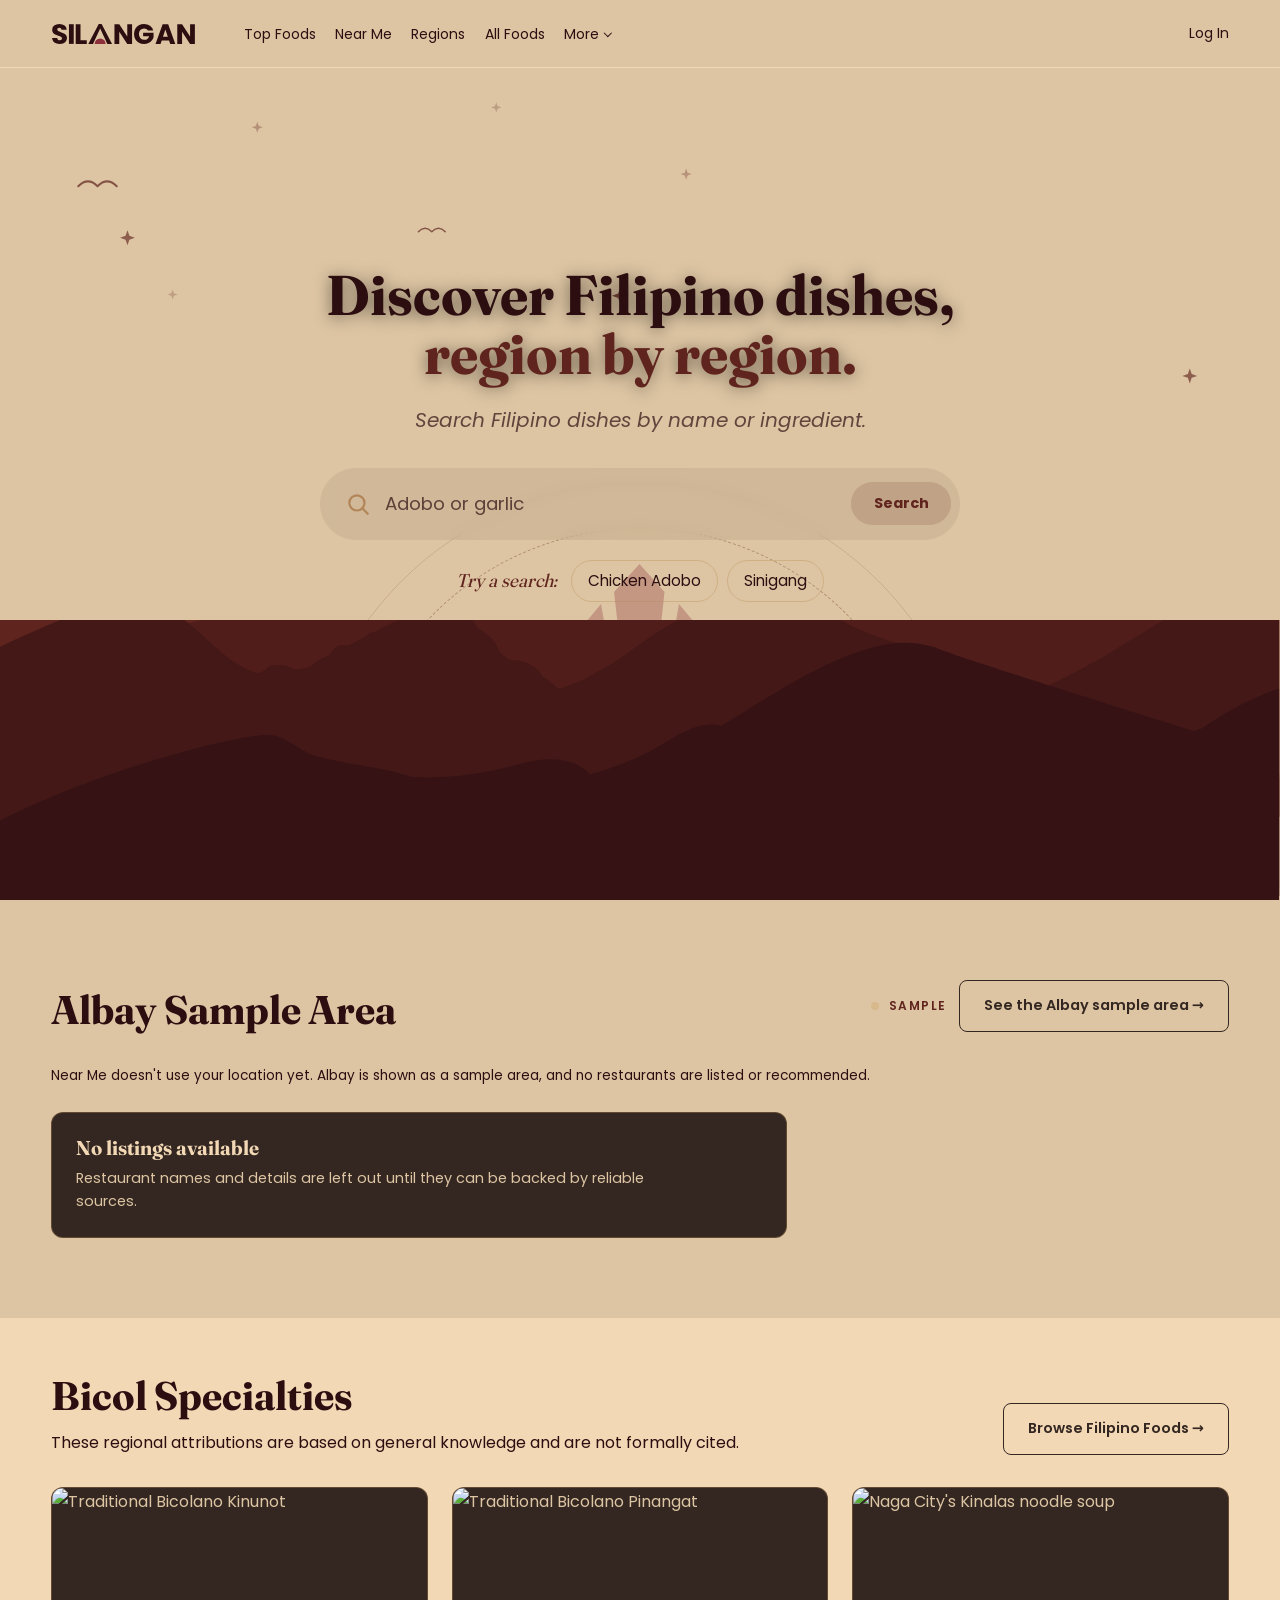
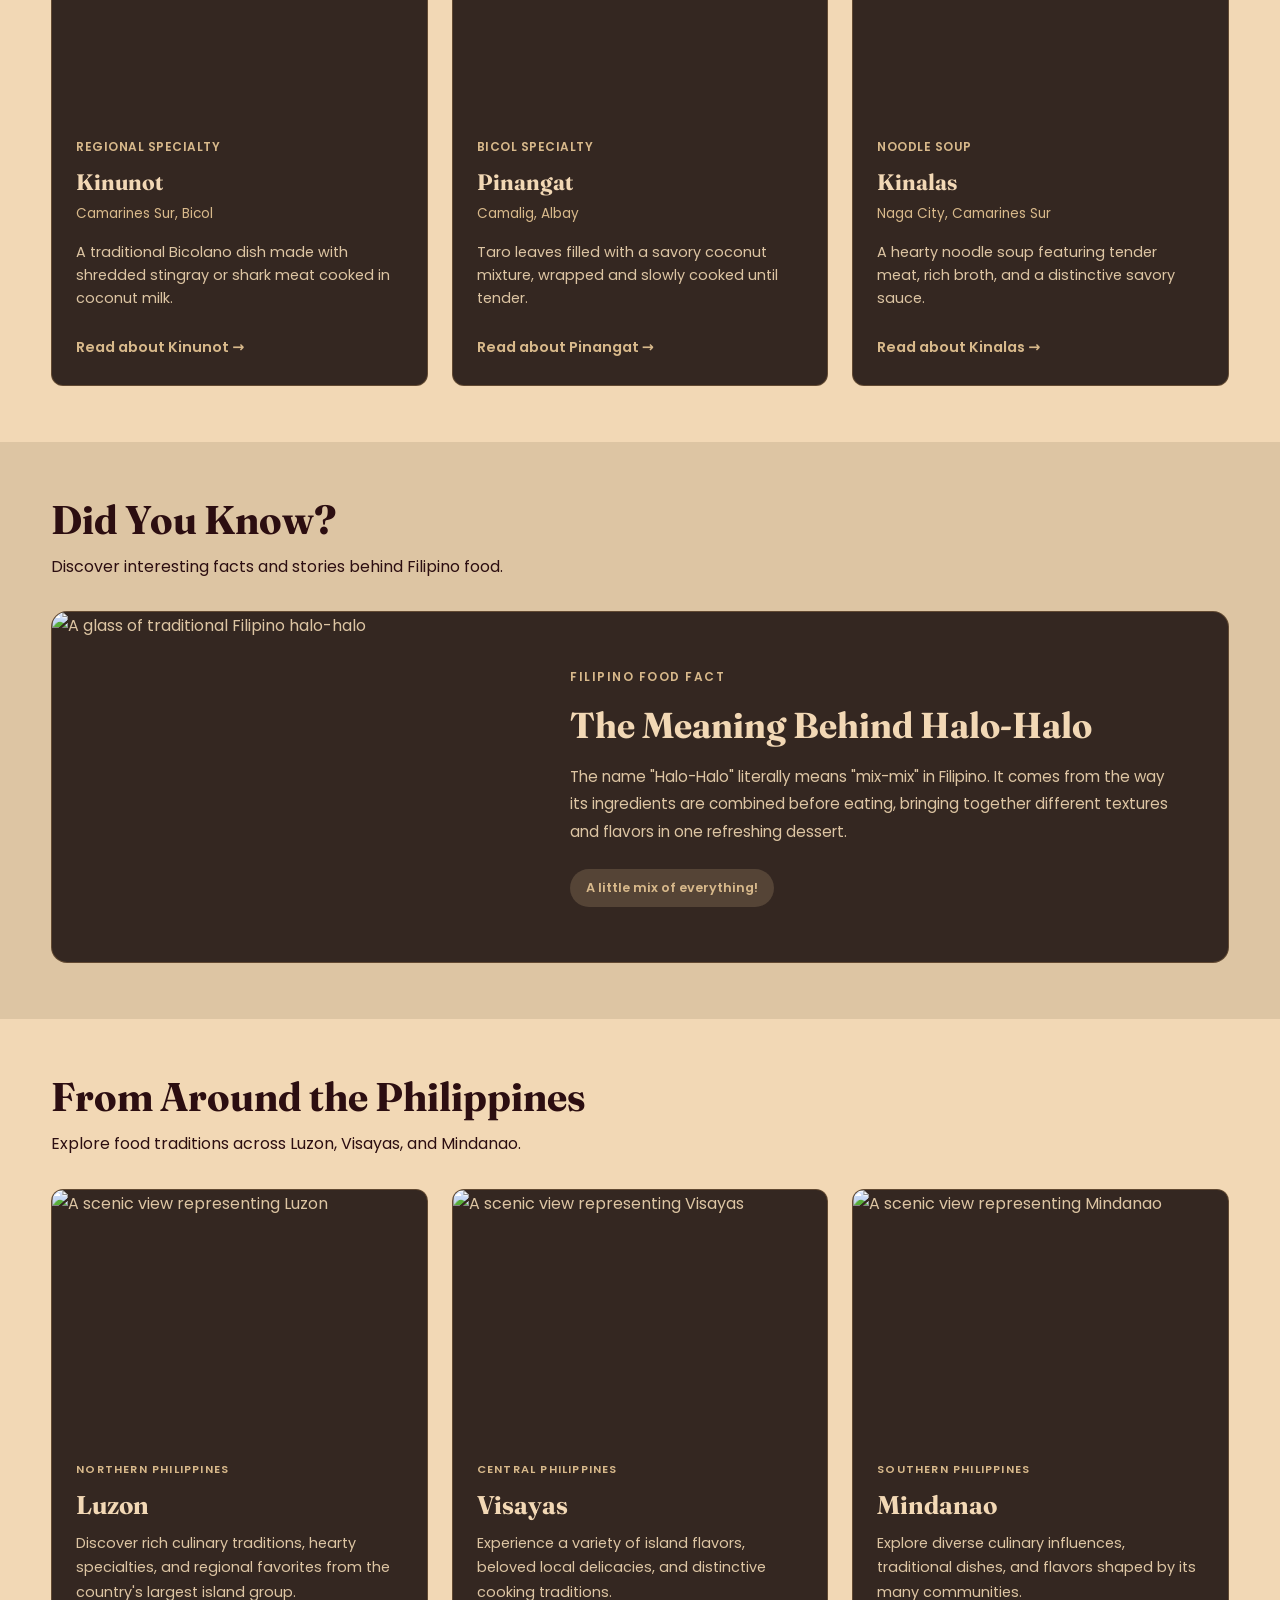
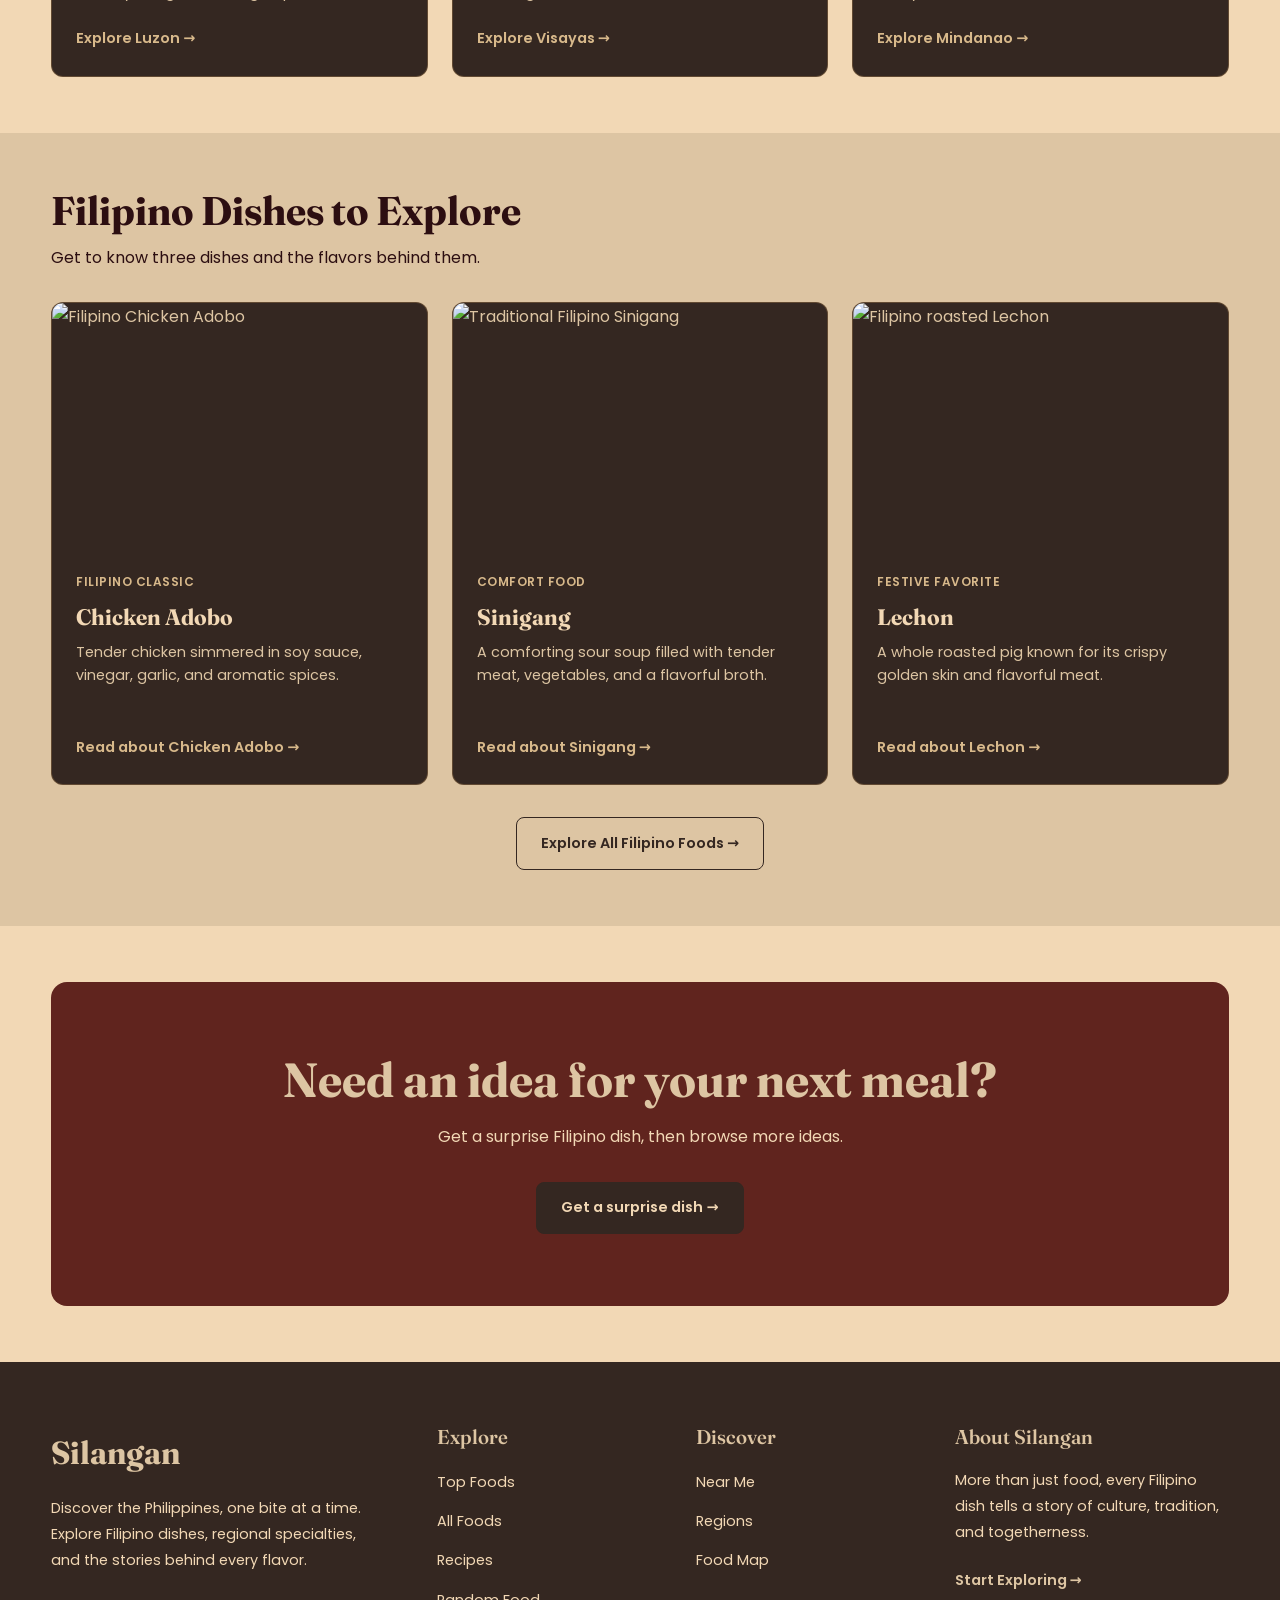
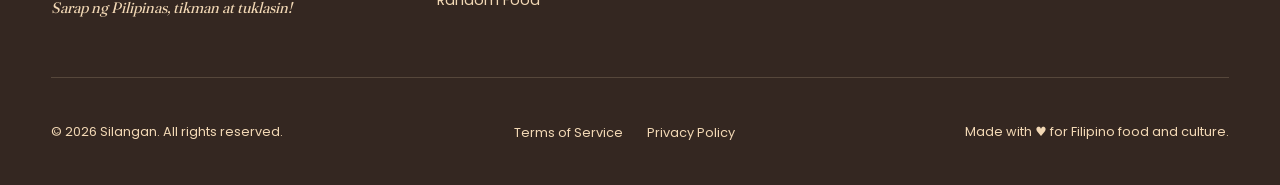
==== index.html @ f97808b3 "Recolor SVG artwork and update docs to the current palette Make logo.svg dark ink so it reads on the" ====
<!DOCTYPE html>
<html lang="en">
<head>
    <meta charset="UTF-8">
    <meta name="viewport" content="width=device-width, initial-scale=1.0">

    <title>Filipino Food &amp; Culture | Silangan</title>
    <meta name="description" content="Discover the Philippines one bite at a time. Explore Filipino dishes, regional specialties, recipes, and the stories behind every flavor.">

    <link rel="icon" href="assets/images/logo/favicon.svg" type="image/svg+xml">
    <link rel="preload" href="assets/fonts/Poppins-Regular.woff2" as="font" type="font/woff2" crossorigin>
    <link rel="preload" href="assets/fonts/Fraunces_72pt-Bold.woff2" as="font" type="font/woff2" crossorigin>
    <link rel="stylesheet" href="css/style.css">
    <script src="js/nav.js" defer></script>
</head>
<body>
    <div class="container">
        <a href="#main" class="skip-link">Skip to main content</a>

        <header class="site-header">
            <nav class="site-nav full-bleed" aria-label="Main navigation">
                <a href="index.html" class="site-nav-logo" aria-label="Silangan home">
                    <img
                        src="assets/images/logo/logo.svg"
                        width="171"
                        height="26"
                        alt="Silangan">
                </a>

                <button
                    class="site-nav-toggle"
                    type="button"
                    aria-label="Open menu"
                    aria-expanded="false"
                    aria-controls="site-nav-menu">
                    <svg class="icon-menu" viewBox="0 0 24 24" aria-hidden="true">
                        <path d="M4 7h16M4 12h16M4 17h16"></path>
                    </svg>
                    <svg class="icon-close" viewBox="0 0 24 24" aria-hidden="true">
                        <path d="M6 6l12 12M18 6L6 18"></path>
                    </svg>
                </button>

                <ul class="site-nav-links list-reset" id="site-nav-menu">
                    <li><a href="pages/top-foods.html">Top Foods</a></li>
                    <li><a href="pages/near-me.html">Near Me</a></li>
                    <li><a href="pages/regions.html">Regions</a></li>
                    <li><a href="pages/foods.html">All Foods</a></li>
                    <li>
                        <details class="site-nav-dropdown">
                            <summary>More</summary>
                            <ul class="site-nav-dropdown-menu list-reset">
                                <li><a href="pages/recipes.html">Recipes</a></li>
                                <li><a href="pages/map.html">Map</a></li>
                                <li><a href="pages/random-food.html">Random Food</a></li>
                            </ul>
                        </details>
                    </li>
                </ul>

                <div class="site-nav-actions">
                    <a href="pages/login.html" class="site-nav-cta">
                        Log In
                    </a>
                </div>
            </nav>
        </header>

        <main id="main" tabindex="-1">
            <section class="hero full-bleed">
                <img
                    class="hero-sky"
                    src="assets/images/backgrounds/sky.svg"
                    width="1200"
                    height="800"
                    alt=""
                    aria-hidden="true">

                <div class="hero-sun" aria-hidden="true">
                    <img
                        src="assets/images/backgrounds/sun.svg"
                        width="1024"
                        height="1024"
                        alt="">
                </div>

                <div class="hero-content">
                    <h1>
                        Discover Filipino dishes, <em>region by region.</em>
                    </h1>

                    <p class="hero-tagline">
                        Search Filipino dishes by name or ingredient.
                    </p>

                    <form class="hero-search" action="#" method="get">
                        <img
                            src="assets/images/icons/search.svg"
                            width="24"
                            height="24"
                            alt=""
                            aria-hidden="true">
                        <input
                            type="search"
                            name="q"
                            maxlength="100"
                            placeholder="Adobo or garlic"
                            aria-label="Search Filipino dishes or ingredients"
                            disabled>
                        <button type="submit" disabled>Search</button>
                    </form>

                    <div class="search-suggestions">
                        <span class="search-suggestions-label">Try a search:</span>
                        <a href="pages/food-details.html">Chicken Adobo</a>
                        <a href="pages/food-details.html">Sinigang</a>
                    </div>
                </div>

                <img
                    class="hero-mountains hero-mountains-back"
                    src="assets/images/backgrounds/mountains-back.svg"
                    width="6000"
                    height="3400"
                    alt=""
                    aria-hidden="true">
                <img
                    class="hero-mountains"
                    src="assets/images/backgrounds/mountains-front.svg"
                    width="6000"
                    height="3400"
                    alt=""
                    aria-hidden="true">
            </section>

            <section class="near-me-section full-bleed">
                <div class="near-me-header">
                    <div>
                        <h2>Albay Sample Area</h2>
                    </div>

                    <div class="near-me-actions">
                        <div class="restaurant-status">
                            <span class="restaurant-status-dot"></span>
                            <span>SAMPLE</span>
                        </div>

                        <a href="pages/near-me.html" class="button button-outline">
                            See the Albay sample area →
                        </a>
                    </div>
                </div>

                <p class="restaurant-disclaimer">
                    Near Me doesn't use your location yet. Albay is shown as a sample area,
                    and no restaurants are listed or recommended.
                </p>

                <div class="restaurant-preview-notice">
                    <h3>No listings available</h3>
                    <p>
                        Restaurant names and details are left out until they can be backed by reliable sources.
                    </p>
                </div>
            </section>

            <section class="fresh-finds-section full-bleed">
                <div class="fresh-finds-header">
                    <div>
                        <h2>Bicol Specialties</h2>
                        <p>
                            These regional attributions are based on general
                            knowledge and are not formally cited.
                        </p>
                    </div>

                    <a href="pages/foods.html" class="button button-outline">
                        Browse Filipino Foods →
                    </a>
                </div>

                <div class="fresh-finds-grid">
                    <article class="card fresh-find-card">
                        <img
                            loading="lazy"
                            src="assets/images/foods/kinunot.jpg"
                            width="1300"
                            height="731"
                            alt="Traditional Bicolano Kinunot">

                        <div class="fresh-find-info">
                            <span class="fresh-find-category">REGIONAL SPECIALTY</span>

                            <h3>Kinunot</h3>

                            <p class="fresh-find-location">
                                Camarines Sur, Bicol
                            </p>

                            <p class="fresh-find-description">
                                A traditional Bicolano dish made with shredded
                                stingray or shark meat cooked in coconut milk.
                            </p>

                            <a href="pages/food-details.html">
                                Read about Kinunot →
                            </a>
                        </div>
                    </article>

                    <article class="card fresh-find-card">
                        <img
                            loading="lazy"
                            src="assets/images/foods/pinangat.jpg"
                            width="1300"
                            height="975"
                            alt="Traditional Bicolano Pinangat">

                        <div class="fresh-find-info">
                            <span class="fresh-find-category">BICOL SPECIALTY</span>

                            <h3>Pinangat</h3>

                            <p class="fresh-find-location">
                                Camalig, Albay
                            </p>

                            <p class="fresh-find-description">
                                Taro leaves filled with a savory coconut mixture,
                                wrapped and slowly cooked until tender.
                            </p>

                            <a href="pages/food-details.html">
                                Read about Pinangat →
                            </a>
                        </div>
                    </article>

                    <article class="card fresh-find-card">
                        <img
                            loading="lazy"
                            src="assets/images/foods/kinalas.jpg"
                            width="1300"
                            height="566"
                            alt="Naga City's Kinalas noodle soup">

                        <div class="fresh-find-info">
                            <span class="fresh-find-category">NOODLE SOUP</span>

                            <h3>Kinalas</h3>

                            <p class="fresh-find-location">
                                Naga City, Camarines Sur
                            </p>

                            <p class="fresh-find-description">
                                A hearty noodle soup featuring tender meat,
                                rich broth, and a distinctive savory sauce.
                            </p>

                            <a href="pages/food-details.html">
                                Read about Kinalas →
                            </a>
                        </div>
                    </article>
                </div>
            </section>

            <section class="trivia-section full-bleed">
                <div class="trivia-header">
                    <h2>Did You Know?</h2>
                    <p>Discover interesting facts and stories behind Filipino food.</p>
                </div>

                <article class="trivia-card">
                    <div class="trivia-image">
                        <img
                            loading="lazy"
                            src="assets/images/foods/halo-halo.jpg"
                            width="1300"
                            height="640"
                            alt="A glass of traditional Filipino halo-halo">
                    </div>

                    <div class="trivia-info">
                        <span class="trivia-category">FILIPINO FOOD FACT</span>

                        <h3>The Meaning Behind Halo-Halo</h3>

                        <p>
                            The name "Halo-Halo" literally means "mix-mix" in Filipino.
                            It comes from the way its ingredients are combined before
                            eating, bringing together different textures and flavors
                            in one refreshing dessert.
                        </p>

                        <span class="trivia-highlight">
                            A little mix of everything!
                        </span>
                    </div>
                </article>
            </section>

            <section class="regional-discoveries-section full-bleed">
                <div class="regional-header">
                    <h2>From Around the Philippines</h2>
                    <p>Explore food traditions across Luzon, Visayas, and Mindanao.</p>
                </div>

                <div class="regional-grid">
                    <article class="card regional-card">
                        <img
                            loading="lazy"
                            src="assets/images/regions/luzon.jpg"
                            width="1979"
                            height="1200"
                            alt="A scenic view representing Luzon">

                        <div class="regional-info">
                            <span class="regional-label">NORTHERN PHILIPPINES</span>
                            <h3>Luzon</h3>
                            <p>
                                Discover rich culinary traditions, hearty
                                specialties, and regional favorites from
                                the country's largest island group.
                            </p>
                            <a href="pages/regions.html">
                                Explore Luzon →
                            </a>
                        </div>
                    </article>

                    <article class="card regional-card">
                        <img
                            loading="lazy"
                            src="assets/images/regions/visayas.jpg"
                            width="2497"
                            height="1201"
                            alt="A scenic view representing Visayas">

                        <div class="regional-info">
                            <span class="regional-label">CENTRAL PHILIPPINES</span>
                            <h3>Visayas</h3>
                            <p>
                                Experience a variety of island flavors,
                                beloved local delicacies, and distinctive
                                cooking traditions.
                            </p>
                            <a href="pages/regions.html">
                                Explore Visayas →
                            </a>
                        </div>
                    </article>

                    <article class="card regional-card">
                        <img
                            loading="lazy"
                            src="assets/images/regions/mindanao.jpg"
                            width="2000"
                            height="1125"
                            alt="A scenic view representing Mindanao">

                        <div class="regional-info">
                            <span class="regional-label">SOUTHERN PHILIPPINES</span>
                            <h3>Mindanao</h3>
                            <p>
                                Explore diverse culinary influences,
                                traditional dishes, and flavors shaped
                                by its many communities.
                            </p>
                            <a href="pages/regions.html">
                                Explore Mindanao →
                            </a>
                        </div>
                    </article>
                </div>
            </section>

            <section class="popular-foods-section full-bleed">
                <div class="popular-foods-header">
                    <h2>Filipino Dishes to Explore</h2>
                    <p>
                        Get to know three dishes and the flavors behind them.
                    </p>
                </div>

                <div class="popular-foods-grid">
                    <article class="card popular-food-card">
                        <img
                            loading="lazy"
                            src="assets/images/foods/chicken-adobo.jpg"
                            width="450"
                            height="578"
                            alt="Filipino Chicken Adobo">

                        <div class="popular-food-info">
                            <span class="popular-food-category">FILIPINO CLASSIC</span>
                            <h3>Chicken Adobo</h3>
                            <p>
                                Tender chicken simmered in soy sauce,
                                vinegar, garlic, and aromatic spices.
                            </p>
                            <a href="pages/food-details.html">
                                Read about Chicken Adobo →
                            </a>
                        </div>
                    </article>

                    <article class="card popular-food-card">
                        <img
                            loading="lazy"
                            src="assets/images/foods/sinigang.jpg"
                            width="1300"
                            height="566"
                            alt="Traditional Filipino Sinigang">

                        <div class="popular-food-info">
                            <span class="popular-food-category">COMFORT FOOD</span>
                            <h3>Sinigang</h3>
                            <p>
                                A comforting sour soup filled with
                                tender meat, vegetables, and a flavorful broth.
                            </p>
                            <a href="pages/food-details.html">
                                Read about Sinigang →
                            </a>
                        </div>
                    </article>

                    <article class="card popular-food-card">
                        <img
                            loading="lazy"
                            src="assets/images/foods/lechon.jpg"
                            width="1300"
                            height="566"
                            alt="Filipino roasted Lechon">

                        <div class="popular-food-info">
                            <span class="popular-food-category">FESTIVE FAVORITE</span>
                            <h3>Lechon</h3>
                            <p>
                                A whole roasted pig known for its
                                crispy golden skin and flavorful meat.
                            </p>
                            <a href="pages/food-details.html">
                                Read about Lechon →
                            </a>
                        </div>
                    </article>
                </div>

                <div class="popular-foods-footer">
                    <a href="pages/foods.html" class="button button-outline">
                        Explore All Filipino Foods →
                    </a>
                </div>
            </section>

            <section class="random-food-section full-bleed">
                <div class="random-food-container">

                    <h2>Need an idea for your next meal?</h2>

                    <p>
                        Get a surprise Filipino dish, then browse more ideas.
                    </p>

                    <a href="pages/random-food.html" class="button">
                        Get a surprise dish →
                    </a>

                </div>
            </section>
        </main>

        <footer class="footer full-bleed">
            <div class="footer-main">
                <div class="footer-brand">
                    <a href="index.html" class="footer-logo">
                        Silangan
                    </a>

                    <p>
                        Discover the Philippines, one bite at a time.
                        Explore Filipino dishes, regional specialties,
                        and the stories behind every flavor.
                    </p>

                    <span class="footer-brand-tagline">
                        Sarap ng Pilipinas, tikman at tuklasin!
                    </span>
                </div>

                <div class="footer-links">
                    <h3>Explore</h3>

                    <ul class="list-reset">
                        <li><a href="pages/top-foods.html">Top Foods</a></li>
                        <li><a href="pages/foods.html">All Foods</a></li>
                        <li><a href="pages/recipes.html">Recipes</a></li>
                        <li><a href="pages/random-food.html">Random Food</a></li>
                    </ul>
                </div>

                <div class="footer-links">
                    <h3>Discover</h3>

                    <ul class="list-reset">
                        <li><a href="pages/near-me.html">Near Me</a></li>
                        <li><a href="pages/regions.html">Regions</a></li>
                        <li><a href="pages/map.html">Food Map</a></li>
                    </ul>
                </div>

                <div class="footer-about">
                    <h3>About Silangan</h3>

                    <p>
                        More than just food, every Filipino dish
                        tells a story of culture, tradition,
                        and togetherness.
                    </p>

                    <a href="pages/foods.html" class="footer-explore-link">
                        Start Exploring →
                    </a>
                </div>
            </div>

            <div class="footer-bottom">
                <p>
                    © 2026 Silangan. All rights reserved.
                </p>

                <ul class="footer-legal list-reset">
                    <li><a href="pages/terms.html">Terms of Service</a></li>
                    <li><a href="pages/privacy.html">Privacy Policy</a></li>
                </ul>

                <span>
                    Made with ♥ for Filipino food and culture.
                </span>
            </div>
        </footer>
    </div>
</body>
</html>
---- css/style.css ----
@font-face {
    font-family: 'Fraunces';
    src: url('../assets/fonts/Fraunces_72pt-Regular.woff2') format('woff2');
    font-weight: 400;
    font-style: normal;
    font-display: swap;
}

@font-face {
    font-family: 'Fraunces';
    src: url('../assets/fonts/Fraunces_72pt-SemiBold.woff2') format('woff2');
    font-weight: 600;
    font-style: normal;
    font-display: swap;
}

@font-face {
    font-family: 'Fraunces';
    src: url('../assets/fonts/Fraunces_72pt-Bold.woff2') format('woff2');
    font-weight: 700;
    font-style: normal;
    font-display: swap;
}

@font-face {
    font-family: 'Poppins';
    src: url('../assets/fonts/Poppins-Regular.woff2') format('woff2');
    font-weight: 400;
    font-style: normal;
    font-display: swap;
}

@font-face {
    font-family: 'Poppins';
    src: url('../assets/fonts/Poppins-Italic.woff2') format('woff2');
    font-weight: 400;
    font-style: italic;
    font-display: swap;
}

@font-face {
    font-family: 'Poppins';
    src: url('../assets/fonts/Poppins-SemiBold.woff2') format('woff2');
    font-weight: 600;
    font-style: normal;
    font-display: swap;
}

@font-face {
    font-family: 'Poppins';
    src: url('../assets/fonts/Poppins-Bold.woff2') format('woff2');
    font-weight: 700;
    font-style: normal;
    font-display: swap;
}


/*


    BREAKPOINTS

    Every page file uses the same set of max-width breakpoints:

    1024px, 900px, 768px, 640px, 480px, 360px

    This file adds three more, on purpose:

    1180px  tightens the nav spacing just before it collapses
    1080px  the nav becomes a hamburger menu (nav.js checks 1081px)
    800px   the home hero switches to its mobile layout


*/


/*


    VARIABLES


*/


:root {
    --font-heading: 'Fraunces', Georgia, serif;
    --font-body: 'Poppins', system-ui, -apple-system, "Segoe UI", Roboto, sans-serif;

    --color-background: #DDC5A3;
    --color-background-secondary: #F2D8B5;
    --color-surface: #342721;

    --color-text: #2C0E11;
    --color-text-muted: #2C0E11B3;
    --color-heading: #2C0E11;

    --color-primary: #60241E;
    --color-secondary: #D8B98B;
    --color-accent: #8E2F3C;

    --color-white: #FFFFFF;
    --color-black: #000000;

    --color-border: rgba(182, 139, 80, 0.35);

    --focus-ring: var(--color-primary);

    /*

        QUICK COLOR CONTROLS

    */

    /*

        BUTTONS: Used by .button, .button-outline and the page buttons (log in, all foods, map, near me, recipes).

    */

    --button-bg: var(--color-surface);
    --button-text: var(--color-background-secondary);
    --button-border: var(--color-surface);

    --button-bg-hover: var(--color-primary);
    --button-text-hover: var(--color-background-secondary);
    --button-border-hover: var(--color-primary);

    --button-outline-text: var(--color-surface);
    --button-outline-border: var(--color-surface);

    /*

        CARDS: Used by .card and the page cards (fresh finds, trivia, recipes, regions, top foods, all foods).

    */

    --card-bg: var(--color-surface);
    --card-bg-alt: var(--color-surface);
    --card-border: var(--color-border);

    --card-title: var(--color-background-secondary);
    --card-text: var(--color-background);
    --card-label: var(--color-secondary);
    --card-link: var(--color-secondary);

    /*

        FULL-WIDTH BANDS: Only the background. Used by every full-width section, the page hero and the page itself.

    */

    --band-bg: var(--color-background);
    --band-bg-alt: var(--color-background-secondary);

    --shadow-card: 0 8px 24px rgba(14, 4, 5, 0.5);

    --radius-sm: 8px;
    --radius-md: 12px;
    --radius-lg: 16px;
    --radius-pill: 999px;

    --container-width: 1400px;
    --site-nav-height: 68px;
}


/*


    GLOBAL


*/


*,
*::before,
*::after {
    box-sizing: border-box;
}

html {
    scroll-behavior: smooth;
    scroll-padding-top: var(--site-nav-height);

    -webkit-text-size-adjust: 100%;
}

body {
    overflow-x: clip;

    min-height: 100vh;
    margin: 0;

    color: var(--color-text);
    background-color: var(--band-bg);

    font-family: var(--font-body);
    font-size: 1rem;
    line-height: 1.7;
    -webkit-font-smoothing: antialiased;
}

img,
svg {
    display: block;

    max-width: 100%;
    height: auto;
}

a {
    color: inherit;

    text-decoration: none;
}

input,
button {
    font-family: inherit;
}

h1,
h2,
h3,
h4 {
    margin: 0 0 0.5rem;

    color: var(--color-heading);

    font-family: var(--font-heading);
    font-weight: 700;
    line-height: 1.1;
}

h2 {
    font-size: clamp(1.75rem, 4vw, 2.5rem);
}

h3 {
    font-size: 1.25rem;
}

:focus-visible {
    outline: 3px solid var(--focus-ring);
    outline-offset: 3px;
}

/*

    The skip link moves focus to <main> (tabindex="-1"). It isn't
    interactive, so it doesn't need the focus ring the links and
    buttons get.

*/

main:focus {
    outline: none;
}

.container {
    max-width: var(--container-width);
    margin: 0 auto;
}

/*

    Set the side gutter with --gutter-x and use padding-block for top/bottom.

*/

.full-bleed {
    --gutter-x: 4%;

    width: 100vw;
    margin-left: calc(50% - 50vw);
    padding-inline: calc((100vw - 100%) / 2 + var(--gutter-x));
}

.list-reset {
    list-style: none;

    padding: 0;
}

/*

    Hides text from the screen but keeps it for screen readers.
    Used for headings that give the page a correct outline.

*/

.visually-hidden {
    position: absolute;

    overflow: hidden;

    width: 1px;
    height: 1px;
    margin: -1px;
    padding: 0;
    border: 0;

    white-space: nowrap;
    clip-path: inset(50%);
}


/*


    SECTION EYEBROW


*/


.section-eyebrow {
    display: block;

    margin-bottom: 0.75rem;

    color: var(--color-accent);

    font-size: 0.8rem;
    font-weight: 600;
    letter-spacing: 2px;
}


/*


    SKIP LINK


*/


.skip-link {
    position: fixed;
    top: 0.75rem;
    left: 0.75rem;
    z-index: 9999;

    padding: 0.75rem 1.25rem;
    border-radius: var(--radius-sm);

    color: var(--color-primary);
    background-color: var(--color-background);

    font-size: 0.9rem;
    font-weight: 600;

    transform: translateY(-200%);
}

.skip-link:focus {
    transform: translateY(0.25rem);
}


/*


    SITE HEADER AND NAVIGATION BAR


*/


.site-header {
    position: sticky;
    top: 0;
    z-index: 10;
}

.site-nav {
    display: flex;
    align-items: center;

    min-height: var(--site-nav-height);
    padding-block: 0.5rem;
    border-bottom: 1px solid var(--color-background-secondary);

    background-color: var(--color-background);
}

.site-nav-logo {
    display: inline-flex;
    align-items: center;
    flex-shrink: 0;
}

.site-nav-logo img {
    width: auto;
    height: 22px;
}

.site-nav-links {
    display: flex;
    align-items: center;
    gap: clamp(1.1rem, 1.5vw, 1.5rem);

    margin: 0 auto 0 3rem;
}

.site-nav-links a {
    font-size: 0.875rem;
    white-space: nowrap;
}

.site-nav-links a:hover {
    color: var(--color-primary);

    text-decoration: underline;
    text-underline-offset: 0.2em;
}

.site-nav-links a[aria-current="page"] {
    color: var(--color-primary);

    font-weight: 600;
}

.site-nav-dropdown {
    position: relative;
}

.site-nav-dropdown > summary {
    display: inline-flex;
    align-items: center;
    gap: 0.4rem;

    font-size: 0.875rem;
    white-space: nowrap;

    cursor: pointer;
}

.site-nav-dropdown > summary:hover {
    color: var(--color-primary);

    text-decoration: underline;
    text-underline-offset: 0.2em;
}

.site-nav-dropdown:has([aria-current="page"]) > summary {
    color: var(--color-primary);

    font-weight: 600;
}

.site-nav-dropdown > summary::-webkit-details-marker {
    display: none;
}

.site-nav-dropdown > summary::after {
    content: "";

    width: 0.35rem;
    height: 0.35rem;
    margin-top: -0.2rem;
    border-right: 1.5px solid currentColor;
    border-bottom: 1.5px solid currentColor;

    transition: transform 0.2s ease, margin 0.2s ease;
    transform: rotate(45deg);
}

.site-nav-dropdown[open] > summary::after {
    margin-top: 0.2rem;

    transform: rotate(225deg);
}

.site-nav-dropdown-menu {
    position: absolute;
    top: calc(100% + 0.75rem);
    left: 0;
    z-index: 11;

    min-width: 11rem;
    margin: 0;
    padding: 0.35rem;
    border: 1px solid var(--color-background-secondary);
    border-radius: var(--radius-sm);

    background-color: var(--color-background);
    box-shadow: var(--shadow-card);
}

.site-nav-dropdown-menu a {
    display: block;

    padding: 0.6rem 0.75rem;
}

.site-nav-dropdown-menu a:hover {
    background-color: var(--color-background-secondary);
}

.site-nav-actions {
    display: flex;
    align-items: center;
    gap: 1.25rem;
    flex-shrink: 0;

    margin-left: auto;
}

.site-nav-cta {
    font-size: 0.875rem;
    white-space: nowrap;

    transition: color 0.2s ease;
}

.site-nav-cta:hover {
    color: var(--color-primary);

    text-decoration: underline;
    text-underline-offset: 0.2em;
}

/*

    Hamburger button: hidden on desktop, shown in the 1080px media query

*/

.site-nav-toggle {
    display: none;
}


/*


    BREADCRUMB


*/


.breadcrumb {
    margin-bottom: 2rem;

    font-size: 0.875rem;
}

.breadcrumb-list {
    display: flex;
    flex-wrap: wrap;
    align-items: center;
    gap: 0.25rem 0.5rem;

    margin: 0;

    color: var(--color-text-muted);
}

.breadcrumb-list li + li::before {
    content: "/";

    margin-right: 0.5rem;
}

.breadcrumb a {
    color: var(--color-primary);
}

.breadcrumb a:hover {
    text-decoration: underline;
}

.breadcrumb [aria-current="page"] {
    color: var(--color-text);
}

.breadcrumb-centered .breadcrumb-list {
    justify-content: center;
}


/*


    PAGE HERO: TEXT INTRO AT THE TOP OF A PAGE


*/

/*

    .page-hero is the base: background, title and accent word.
    Add one layout next to it:

    .page-hero-centered  text only, centered (wrap the text in
                         .page-hero-content)
    .page-hero-split     text on one side, image on the other

    A page's own CSS only adds what is different (a larger title,
    extra spacing, and so on).

*/

.page-hero {
    background-color: var(--band-bg-alt);
}

.page-hero-centered {
    padding-block: 3.5rem;

    text-align: center;
}

.page-hero-content {
    max-width: 850px;
    margin: 0 auto;
}

.page-hero h1 {
    margin: 0;

    font-size: clamp(2.5rem, 7vw, 5rem);
    line-height: 1.15;
}

.page-hero h1 span {
    color: var(--color-accent);
}

.page-hero-content > p {
    max-width: 650px;
    margin: 1.25rem auto 0;

    font-size: 0.95rem;
    line-height: 1.9;
}

.page-hero-split {
    --gutter-x: 8%;

    display: grid;
    align-items: center;
    gap: 4rem;
    grid-template-columns: 1fr 1fr;

    min-height: 580px;
    padding-block: 5rem;
}

.page-hero-split-content > p {
    max-width: 520px;
    margin: 1.5rem 0 2rem;

    line-height: 1.9;
}

.page-hero-split-image {
    position: relative;

    overflow: hidden;

    height: 430px;
    border-radius: var(--radius-lg);
}

.page-hero-split-image img {
    width: 100%;
    height: 100%;

    object-fit: cover;
}


/*


    BUTTONS

    .button is the filled button. Add .button-outline next to it
    for the outlined version: class="button button-outline"

    Dark text: white on the caramel primary color is only about 3.3:1 contrast


*/


.button {
    display: inline-flex;
    justify-content: center;
    align-items: center;

    min-height: 44px;
    padding: 0.9rem 1.5rem;
    border: 1px solid var(--button-border);
    border-radius: var(--radius-sm);

    color: var(--button-text);
    background-color: var(--button-bg);

    font-size: 0.9rem;
    font-weight: 600;
    line-height: 1.5;

    transition: background-color 0.2s ease, border-color 0.2s ease, color 0.2s ease;
}

.button:hover {
    border-color: var(--button-border-hover);

    color: var(--button-text-hover);
    background-color: var(--button-bg-hover);
}

.button:active {
    transform: translateY(1px);
}

.button-outline {
    border-color: var(--button-outline-border);

    color: var(--button-outline-text);
    background-color: transparent;
}

.button-outline:hover {
    color: var(--button-text-hover);
}


/*


    HERO: DISCOVER FILIPINO DISHES, REGION BY REGION


*/


.hero {
    --mountain-height: clamp(400px, 28vw, 420px);
    --sun-size: clamp(320px, 40vw, 660px);
    --gutter-x: 1.5rem;

    position: relative;

    display: flex;
    align-items: center;
    isolation: isolate;
    overflow: hidden;

    min-height: calc(100svh - var(--site-nav-height));
    padding-block: 3rem calc(3rem + var(--mountain-height) * 0.25);

    text-align: center;
}

.hero-sky {
    position: absolute;
    inset: 0;
    z-index: -1;

    width: 100%;
    height: 100%;

    object-fit: cover;

    pointer-events: none;
}

.hero-sun {
    position: absolute;
    bottom: calc(var(--mountain-height) * 0.2 - var(--sun-size) / 2);
    left: calc(50% - var(--sun-size) / 2);
    z-index: 2;

    width: var(--sun-size);
    aspect-ratio: 1;

    pointer-events: none;
}

.hero-sun img {
    width: 100%;
    height: 100%;

    opacity: 0.3;
}

.hero-sun::before,
.hero-sun::after {
    content: "";

    position: absolute;

    border-radius: 50%;
}

.hero-sun::before {
    inset: -7%;

    border: 1px dashed color-mix(in srgb, var(--color-primary) 35%, transparent);
}

.hero-sun::after {
    inset: -16%;

    border: 1px solid color-mix(in srgb, var(--color-primary) 15%, transparent);
}

.hero-content {
    position: relative;
    z-index: 4;

    width: 100%;
}

.hero-content > * {
    max-width: 680px;
    margin-inline: auto;
}

.hero h1 {
    max-width: 14em;
    margin: 0 auto 1.25rem;

    color: var(--color-text);
    text-shadow: 0 2px 16px color-mix(in srgb, var(--color-black) 50%, transparent);

    font-size: clamp(2.5rem, 4.6vw, 3.5rem);
    line-height: 1.05;
    text-wrap: balance;
}

.hero h1 em {
    display: block;

    color: var(--color-primary);

    font-style: normal;
}

.hero-tagline {
    margin: 0 auto 2rem;

    color: var(--color-text-muted);

    font-size: clamp(1.05rem, 1.7vw, 1.25rem);
    font-style: italic;
    line-height: 1.6;
}

/*

    Search (quiet glass bar)

*/

.hero-search {
    display: flex;
    align-items: center;
    gap: 0.9rem;

    width: min(640px, 100%);
    margin: 0 auto;
    padding: 0.5rem 0.5rem 0.5rem 1.5rem;
    border: 1px solid transparent;
    border-radius: var(--radius-pill);

    background-color: color-mix(in srgb, var(--color-text) 7%, transparent);
    backdrop-filter: blur(6px);
}

.hero-search:focus-within {
    border-color: var(--color-primary);

    background-color: color-mix(in srgb, var(--color-text) 12%, transparent);
    box-shadow: 0 0 0 3px var(--color-border);
}

.hero-search img {
    flex-shrink: 0;

    width: 26px;
    height: 26px;
}

.hero-search input {
    flex: 1;

    min-width: 0;
    padding: 0.85rem 0;
    border: none;
    outline: none;

    color: var(--color-white);
    background: transparent;

    font-size: 1.15rem;
}

.hero-search input::placeholder {
    color: var(--color-text-muted);
    opacity: 1;
}

.hero-search button {
    padding: 0.7rem 1.4rem;
    border: none;
    border-radius: var(--radius-pill);

    color: var(--color-primary);
    background-color: color-mix(in srgb, var(--color-primary) 15%, transparent);

    font-size: 0.9rem;
    font-weight: 700;

    cursor: pointer;
}

.hero-search button:hover {
    color: var(--color-background);
    background-color: var(--color-primary);
}

.search-suggestions {
    display: flex;
    flex-wrap: wrap;
    justify-content: center;
    align-items: center;
    gap: 0.6rem;

    margin-top: 1.25rem;
}

.search-suggestions-label {
    margin-right: 0.25rem;

    color: var(--color-primary);

    font-family: var(--font-heading);
    font-size: 1.15rem;
    font-style: italic;
}

.search-suggestions a {
    padding: 0.45rem 1rem;
    border: 1px solid var(--color-border);
    border-radius: var(--radius-pill);

    font-size: 0.95rem;
}

.search-suggestions a:hover {
    border-color: var(--color-primary);

    background-color: color-mix(in srgb, var(--color-primary) 18%, transparent);
}

.hero-mountains {
    position: absolute;
    bottom: 0;
    left: 0;
    z-index: 3;

    width: 100%;
    height: calc(var(--mountain-height) * 0.7);

    object-fit: cover;
    object-position: center bottom;

    pointer-events: none;
}

.hero-mountains-back {
    bottom: calc(var(--mountain-height) * 0.2);
    z-index: 1;

    height: calc(var(--mountain-height) * 0.5);

    opacity: 0.3;

    transform: scaleX(-1);
}


/*


    NEAR ME PREVIEW (ALBAY SAMPLE AREA)


*/


.near-me-section {
    padding-block: 5rem;

    background-color: var(--band-bg);
}

.near-me-header {
    display: flex;
    justify-content: space-between;
    align-items: flex-end;

    margin-bottom: 2rem;
}

.near-me-header h2 {
    margin: 0;
}

.near-me-actions {
    display: flex;
    flex-wrap: wrap;
    align-items: center;
    gap: 0.75rem;
}

.restaurant-status {
    display: flex;
    align-items: center;
    gap: 0.6rem;

    margin-bottom: 1.25rem;

    color: var(--color-primary);

    font-size: 0.75rem;
    font-weight: 600;
    letter-spacing: 1.5px;
}

.near-me-actions .restaurant-status {
    margin-bottom: 0;
}

.restaurant-status-dot {
    width: 8px;
    height: 8px;
    border-radius: 50%;

    background-color: var(--color-secondary);
}

.restaurant-disclaimer {
    max-width: 1000px;
    margin: 0 0 1.5rem;

    font-size: 0.85rem;
}

.restaurant-preview-notice {
    --color-heading: var(--card-title);
    --focus-ring: var(--card-link);

    max-width: 46rem;
    padding: 1.5rem;
    border: 1px solid var(--card-border);
    border-radius: var(--radius-md);

    color: var(--card-text);
    background-color: var(--card-bg);
}

.restaurant-preview-notice p {
    max-width: 65ch;
    margin: 0;

    font-size: 0.9rem;
    line-height: 1.6;
}


/*


    BICOL SPECIALTIES (FRESH FINDS)


*/


.fresh-finds-section {
    padding-block: 3.5rem;

    background-color: var(--band-bg-alt);
}

.fresh-finds-header {
    display: flex;
    justify-content: space-between;
    align-items: flex-end;

    margin-bottom: 2rem;
}

.fresh-finds-header h2 {
    margin: 0 0 0.75rem;
}

.fresh-finds-header p {
    margin: 0;

    line-height: 1.6;
}

.fresh-finds-grid {
    display: grid;
    gap: 1.5rem;
    grid-template-columns: repeat(3, 1fr);
}

/* ---------- Card (shared base) ----------
   Border, radius, background and hover lift shared by the home page
   cards. Each card keeps its own class for its image height and text. */

.card {
    --color-heading: var(--card-title);
    --focus-ring: var(--card-link);

    overflow: hidden;

    border: 1px solid var(--card-border);
    border-radius: var(--radius-md);

    color: var(--card-text);
    background-color: var(--card-bg);

    transition: transform 0.2s ease, box-shadow 0.2s ease;
}

.card:hover {
    box-shadow: var(--shadow-card);

    transform: translateY(-5px);
}

/* Use on cards that sit inside a section with the secondary background,
   so the card stays darker than the section behind it. */

.card-on-secondary {
    background-color: var(--card-bg-alt);
}

@media (prefers-reduced-motion: reduce) {

    html {
        scroll-behavior: auto;
    }

    .card {
        transition: none;
    }

    .card:hover {
        transform: none;
    }
}

.fresh-find-card > img {
    width: 100%;
    height: 220px;

    object-fit: cover;
}

.fresh-find-info {
    padding: 1.5rem;
}

.fresh-find-category {
    display: inline-block;

    margin-bottom: 0.75rem;

    color: var(--card-label);

    font-size: 0.75rem;
    font-weight: 600;
    letter-spacing: 0.5px;
}

.fresh-find-info h3 {
    font-size: 1.4rem;
}

.fresh-find-location {
    margin: 0 0 1rem;

    color: var(--card-label);

    font-size: 0.85rem;
}

.fresh-find-description {
    min-height: 4.5rem;
    margin: 0 0 1.25rem;

    font-size: 0.9rem;
    line-height: 1.6;
}

.fresh-find-info a {
    display: inline-block;

    color: var(--card-link);

    font-size: 0.9rem;
    font-weight: 600;
}

.fresh-find-info a:hover {
    text-decoration: underline;
    text-underline-offset: 0.2em;
}


/*


    DID YOU KNOW


*/


.trivia-section {
    padding-block: 3.5rem;

    background-color: var(--band-bg);
}

.trivia-header {
    margin-bottom: 2rem;
}

.trivia-header h2 {
    margin: 0 0 0.75rem;
}

.trivia-header p {
    margin: 0;

    line-height: 1.6;
}

.trivia-card {
    --color-heading: var(--card-title);
    --focus-ring: var(--card-link);

    display: grid;
    grid-template-columns: 40% 60%;
    overflow: hidden;

    border: 1px solid var(--card-border);
    border-radius: var(--radius-lg);

    color: var(--card-text);
    background-color: var(--card-bg);
}

.trivia-image {
    min-height: 350px;
}

.trivia-image img {
    width: 100%;
    height: 100%;

    object-fit: cover;
}

.trivia-info {
    display: flex;
    flex-direction: column;
    justify-content: center;

    padding: 3rem;
}

.trivia-category {
    display: inline-block;

    margin-bottom: 1rem;

    color: var(--card-label);

    font-size: 0.75rem;
    font-weight: 600;
    letter-spacing: 1.5px;
}

.trivia-info h3 {
    margin: 0 0 1rem;

    font-size: 2.25rem;
    line-height: 1.2;
}

.trivia-info p {
    max-width: 600px;
    margin: 0 0 1.5rem;

    font-size: 0.95rem;
    line-height: 1.8;
}

.trivia-highlight {
    display: inline-block;

    width: fit-content;
    padding: 0.5rem 1rem;
    border-radius: var(--radius-pill);

    color: var(--card-label);
    background-color: color-mix(in srgb, var(--card-label) 20%, transparent);

    font-size: 0.8rem;
    font-weight: 600;
}


/*


    FROM AROUND THE PHILIPPINES


*/


.regional-discoveries-section {
    padding-block: 3.5rem;

    background-color: var(--band-bg-alt);
}

.regional-header {
    margin-bottom: 2rem;
}

.regional-header h2 {
    margin: 0 0 0.75rem;
}

.regional-header p {
    margin: 0;

    line-height: 1.6;
}

.regional-grid {
    display: grid;
    gap: 1.5rem;
    grid-template-columns: repeat(3, 1fr);
}

.regional-card > img {
    width: 100%;
    height: 240px;

    object-fit: cover;
}

.regional-info {
    padding: 1.5rem;
}

.regional-label {
    display: inline-block;

    margin-bottom: 0.75rem;

    color: var(--card-label);

    font-size: 0.7rem;
    font-weight: 600;
    letter-spacing: 1.2px;
}

.regional-info h3 {
    margin: 0 0 0.75rem;

    font-size: 1.6rem;
}

.regional-info p {
    min-height: 4.5rem;
    margin: 0 0 1.25rem;

    font-size: 0.9rem;
}

.regional-info a {
    display: inline-block;

    color: var(--card-link);

    font-size: 0.9rem;
    font-weight: 600;
}

.regional-info a:hover {
    text-decoration: underline;
    text-underline-offset: 0.2em;
}


/*


    FILIPINO DISHES TO EXPLORE (POPULAR FOODS)


*/


.popular-foods-section {
    padding-block: 3.5rem;

    background-color: var(--band-bg);
}

.popular-foods-header {
    margin-bottom: 2rem;
}

.popular-foods-header h2 {
    margin: 0 0 0.75rem;
}

.popular-foods-header p {
    margin: 0;

    line-height: 1.6;
}

.popular-foods-grid {
    display: grid;
    gap: 1.5rem;
    grid-template-columns: repeat(3, 1fr);
}

.popular-food-card > img {
    width: 100%;
    height: 240px;

    object-fit: cover;
}

.popular-food-info {
    padding: 1.5rem;
}

.popular-food-category {
    display: inline-block;

    margin-bottom: 0.75rem;

    color: var(--card-label);

    font-size: 0.75rem;
    font-weight: 600;
    letter-spacing: 0.5px;
}

.popular-food-info h3 {
    margin: 0 0 0.75rem;

    font-size: 1.4rem;
}

.popular-food-info p {
    min-height: 4.5rem;
    margin: 0 0 1.25rem;

    font-size: 0.9rem;
    line-height: 1.6;
}

.popular-food-info a {
    display: inline-block;

    color: var(--card-link);

    font-size: 0.9rem;
    font-weight: 600;
}

.popular-food-info a:hover {
    text-decoration: underline;
    text-underline-offset: 0.2em;
}

.popular-foods-footer {
    display: flex;
    justify-content: center;

    margin-top: 2rem;
}


/*


    RANDOM FOOD: NEED AN IDEA FOR YOUR NEXT MEAL?


*/


.random-food-section {
    padding-block: 3.5rem;

    background-color: var(--band-bg-alt);
}

.random-food-container {
    --focus-ring: var(--color-background-secondary);

    padding: 4.5rem 2rem;
    border-radius: var(--radius-lg);

    background-color: var(--color-primary);

    text-align: center;
}

.random-food-container h2 {
    margin: 0 0 1rem;

    color: var(--color-background);

    font-size: clamp(2rem, 4vw, 3rem);
}

.random-food-container p {
    margin: 0 0 2rem;

    color: var(--color-background-secondary);
}


/*


    FORM FIELDS


*/


.form-group {
    display: flex;
    flex-direction: column;
    gap: 0.6rem;

    margin-bottom: 1.5rem;
}

.form-group label {
    color: var(--color-heading);

    font-size: 0.9rem;
    font-weight: 600;
}

/*

    1rem stops iPhones from zooming the page when a field is tapped

*/

.form-group input {
    width: 100%;
    padding: 1rem 1.1rem;
    border: 1px solid var(--color-border);
    border-radius: var(--radius-sm);
    outline: none;

    color: var(--color-text);
    background-color: var(--color-background);

    font-size: 1rem;

    transition: border-color 0.2s ease, box-shadow 0.2s ease;
}

.form-group input:focus {
    border-color: var(--color-accent);

    box-shadow: 0 0 0 3px color-mix(in srgb, var(--color-accent) 20%, transparent);
}

.form-group input::placeholder {
    color: var(--color-text-muted);
}


/*


    FOOTER


*/


.footer {
    --focus-ring: var(--color-secondary);

    padding-block: 4rem 1.5rem;

    color: var(--color-background);
    background-color: var(--color-surface);
}

.footer-main {
    display: grid;
    gap: 3rem;
    grid-template-columns: 1.6fr 1fr 1fr 1.3fr;

    padding-bottom: 3rem;
}

.footer-logo {
    display: inline-block;

    margin-bottom: 1rem;

    font-family: var(--font-heading);
    font-size: 2rem;
    font-weight: 700;
}

.footer-brand > p {
    max-width: 350px;
    margin: 0 0 1.25rem;

    color: var(--color-background-secondary);

    font-size: 0.9rem;
    line-height: 1.8;
}

.footer-brand-tagline {
    display: inline-block;

    color: var(--color-background-secondary);

    font-family: var(--font-heading);
    font-size: 0.95rem;
    font-style: italic;
}

.footer-links h3,
.footer-about h3 {
    margin: 0 0 1.25rem;

    color: var(--color-background);

    font-weight: 600;
}

.footer-links ul {
    display: flex;
    flex-direction: column;
    gap: 0.75rem;
}

.footer-links a {
    color: var(--color-background-secondary);

    font-size: 0.9rem;

    transition: color 0.2s ease;
}

.footer-links a:hover {
    color: var(--color-background);

    text-decoration: underline;
    text-underline-offset: 0.2em;
}

.footer-about p {
    margin: 0 0 1.25rem;

    color: var(--color-background-secondary);

    font-size: 0.9rem;
    line-height: 1.8;
}

.footer-explore-link {
    display: inline-block;

    font-size: 0.9rem;
    font-weight: 600;
}

.footer-explore-link:hover {
    text-decoration: underline;
    text-underline-offset: 0.2em;
}

.footer-bottom {
    display: flex;
    justify-content: space-between;
    align-items: center;
    gap: 1rem;

    padding-top: 1.5rem;
    border-top: 1px solid color-mix(in srgb, var(--color-background) 20%, transparent);
}

.footer-bottom p,
.footer-bottom span {
    margin: 0;

    color: var(--color-background-secondary);

    font-size: 0.8rem;
}

.footer-legal {
    display: flex;
    flex-wrap: wrap;
    gap: 0.5rem 1.5rem;
}

.footer-legal a {
    color: var(--color-background-secondary);

    font-size: 0.8rem;

    transition: color 0.2s ease;
}

.footer-legal a:hover {
    color: var(--color-background);

    text-decoration: underline;
    text-underline-offset: 0.2em;
}


/*


    MEDIA QUERIES


*/


/* ---------- Small desktops / large tablets (up to 1180px) ---------- */

@media (max-width: 1180px) {

    /* Site nav: tighten spacing so the links, More menu and Log In still fit on one row */

    .site-nav-links {
        gap: 1rem;

        margin-left: 2rem;
    }
}


/* ---------- Tablets landscape and smaller (up to 1080px) ---------- */

/* The site nav switches to a hamburger menu. The links and buttons are hidden
   until the menu button is pressed (nav.js adds/removes .is-open). */

@media (max-width: 1080px) {

    /* The closed site nav is shorter here (hamburger row), so anchors and
       the hero use its real height */

    :root {
        --site-nav-height: 61px;
    }

    .site-nav {
        flex-wrap: wrap;

        min-height: 0;
    }

    /* If the open menu is taller than the screen, let it scroll */

    .site-nav.is-open {
        overflow-y: auto;

        max-height: 100vh;
        max-height: 100dvh;
    }

    .site-nav-logo {
        order: 1;
    }

    /* The hamburger button */

    .site-nav-toggle {
        display: inline-flex;
        justify-content: center;
        align-items: center;
        order: 2;

        width: 44px;
        height: 44px;
        margin-left: auto;
        padding: 0;
        border: 1px solid var(--color-primary);
        border-radius: var(--radius-sm);

        color: var(--color-primary);
        background-color: transparent;

        cursor: pointer;
        transition: background-color 0.2s ease;
    }

    .site-nav-toggle:hover {
        background-color: var(--color-background-secondary);
    }

    .site-nav-toggle:focus-visible {
        outline: 2px solid var(--color-accent);
        outline-offset: 2px;
    }

    .site-nav-toggle svg {
        width: 24px;
        height: 24px;

        fill: none;
        stroke: currentColor;
        stroke-width: 2;
        stroke-linecap: round;
    }

    /* Show the three-line icon by default, the X icon when open */

    .site-nav-toggle .icon-close {
        display: none;
    }

    .site-nav.is-open .site-nav-toggle .icon-menu {
        display: none;
    }

    .site-nav.is-open .site-nav-toggle .icon-close {
        display: block;
    }

    /* Menu links: hidden until opened, then a vertical list */

    .site-nav-links {
        display: none;
        flex-direction: column;
        align-items: stretch;
        gap: 0;
        flex: 0 0 100%;
        order: 3;

        margin: 0.75rem 0 0;
        padding-top: 0.25rem;
        border-top: 1px solid var(--color-background-secondary);
    }

    .site-nav-links > li {
        border-bottom: 1px solid var(--color-border);
    }

    .site-nav-links a {
        display: block;

        padding: 0.8rem 0;

        font-size: 1rem;
    }

    /* Log In: hidden until the menu is opened */

    .site-nav-actions {
        display: none;
        flex-direction: column;
        align-items: stretch;
        gap: 0.75rem;
        flex: 0 0 100%;
        order: 4;

        margin: 0;
        padding: 1rem 0 0.5rem;
    }

    .site-nav-cta {
        padding: 0.6rem 0;

        font-size: 0.95rem;
        text-align: center;
    }

    .site-nav-dropdown > summary {
        display: flex;
        justify-content: space-between;

        padding: 0.8rem 0;

        font-size: 1rem;
    }

    .site-nav-dropdown-menu {
        position: static;

        min-width: 0;
        margin: 0;
        padding: 0 0 0.4rem 1rem;
        border: 0;
        border-radius: 0;

        background-color: transparent;
        box-shadow: none;
    }

    .site-nav-dropdown-menu a {
        padding: 0.65rem 0;
    }

    .site-nav.is-open .site-nav-links,
    .site-nav.is-open .site-nav-actions {
        display: flex;
    }
}


/* ---------- Tablets (up to 1024px) ---------- */

@media (max-width: 1024px) {

    .near-me-header,
    .fresh-finds-header {
        gap: 1.5rem;
    }

    .footer-main {
        gap: 2rem;
    }

    .trivia-info {
        padding: 2.25rem;
    }

    /* Page hero: split layout */

    .page-hero-split {
        --gutter-x: 6%;

        gap: 2.5rem;

        padding-block: 4rem;
    }

}


/* ---------- Small tablets (up to 900px) ---------- */

@media (max-width: 900px) {

    /* Card rows: instead of stacking, each group of cards becomes one
       row you swipe sideways. The next card peeks in from the edge so
       people can see there is more. */

    .fresh-finds-grid,
    .regional-grid,
    .popular-foods-grid {
        grid-template-columns: none;
        grid-auto-flow: column;
        grid-auto-columns: 44%;
        overflow-x: auto;
        overscroll-behavior-x: contain;
        scroll-snap-type: x mandatory;
        scrollbar-width: thin;
        scrollbar-color: var(--color-accent) transparent;
        -webkit-overflow-scrolling: touch;

        /* A little room so card hover shadows are not clipped */

        padding: 0.5rem 0 1.25rem;
    }

    .fresh-finds-grid > *,
    .regional-grid > *,
    .popular-foods-grid > * {
        scroll-snap-align: start;
    }

    /* Footer: 4 columns -> 2 columns, brand and about get full rows */

    .footer-main {
        gap: 2.5rem 2rem;
        grid-template-columns: 1fr 1fr;
    }

    .footer-brand,
    .footer-about {
        grid-column: 1 / -1;
    }

    /* Footer bottom bar: stack the three items */

    .footer-bottom {
        flex-direction: column;
        align-items: flex-start;
        gap: 0.5rem;
    }

    /* Page hero: split layout stacks, text on top and image below */

    .page-hero-split {
        --gutter-x: 5%;

        grid-template-columns: 1fr;

        min-height: 0;
        padding-block: 3.5rem;
    }

}


/* ---------- Hero on mobile (up to 800px) ---------- */

@media (max-width: 800px) {

    .hero {
        --mountain-height: 150px;
        --sun-size: 72vw;
        --gutter-x: 1.25rem;

        padding-block: 3rem calc(var(--mountain-height) + 2rem);
    }

    .hero-sun::before {
        inset: -10%;
    }

    .hero-sun::after {
        display: none;
    }

    .hero h1 {
        font-size: clamp(2.25rem, 9vw, 2.5rem);
    }

    .hero-tagline {
        margin-bottom: 1.5rem;
    }

    .hero-search {
        gap: 0.7rem;

        padding-left: 1rem;
    }

    .hero-search button {
        padding: 0.7rem 1.1rem;
    }
}


/* ---------- Mobile landscape / large phones (up to 768px) ---------- */

@media (max-width: 768px) {

    /* Section spacing */

    .near-me-section {
        padding-block: 3.5rem;
    }

    .fresh-finds-section,
    .trivia-section,
    .regional-discoveries-section,
    .popular-foods-section,
    .random-food-section {
        padding-block: 2.5rem;
    }

    .footer {
        padding-block: 3rem 1.5rem;
    }

    /* Hero */

    .hero {
        min-height: 520px;
        padding-block: 5rem 5.5rem;
    }

    /* Section headers that sit beside a button: stack them */

    .near-me-header,
    .fresh-finds-header {
        flex-direction: column;
        align-items: flex-start;
        gap: 1.25rem;
    }

    .near-me-actions {
        width: 100%;
    }

    /* Trivia card: image on top, text below */

    .trivia-card {
        grid-template-columns: 1fr;
    }

    .trivia-image {
        height: 280px;
        min-height: 0;
    }

    .trivia-info {
        padding: 1.75rem;
    }

    .trivia-info h3 {
        font-size: clamp(1.5rem, 5.5vw, 2.25rem);
    }

    /* Random-food banner */

    .random-food-container {
        padding: 3rem 1.5rem;
    }

    /* Page hero */

    .page-hero-centered {
        padding-block: 2.75rem 3rem;
    }

}


/* ---------- Phones (up to 640px) ---------- */

@media (max-width: 640px) {

    /* Swipe rows: each card is wider so about one card shows at a time,
       with a peek of the next */

    .fresh-finds-grid,
    .regional-grid,
    .popular-foods-grid {
        grid-auto-columns: 80%;
    }
}


/* ---------- Small phones (up to 480px) ---------- */

@media (max-width: 480px) {

    /* Slightly larger side gutters than 4% so text doesn't hug the edge */

    .near-me-section,
    .fresh-finds-section,
    .trivia-section,
    .regional-discoveries-section,
    .popular-foods-section,
    .random-food-section {
        --gutter-x: 1.25rem;
    }

    .site-nav, .footer {
        --gutter-x: 1.25rem;
    }

    .breadcrumb {
        margin-bottom: 1.5rem;
    }

    /* Hero */

    .hero {
        --gutter-x: 1rem;

        padding-block: 4rem 4.5rem;
    }

    .hero-search {
        gap: 0.5rem;

        padding: 0.4rem 0.4rem 0.4rem 1rem;
    }

    .hero-search img {
        width: 20px;
        height: 20px;
    }

    .hero-search button {
        font-size: 0.85rem;
    }

    .search-suggestions-label {
        flex-basis: 100%;

        margin-right: 0;

        text-align: center;
    }

    /* Card padding and slightly shorter images in the swipe rows */

    .fresh-find-info,
    .regional-info,
    .popular-food-info {
        padding: 1.25rem;
    }

    .fresh-find-card > img {
        height: 190px;
    }

    .regional-card > img,
    .popular-food-card > img {
        height: 200px;
    }

    .trivia-info {
        padding: 1.5rem 1.25rem;
    }

    .trivia-image {
        height: 220px;
    }

    /* Random-food banner */

    .random-food-container {
        padding: 2.5rem 1.25rem;
    }

    /* Footer */

    .footer-logo {
        font-size: 1.75rem;
    }

    /* Page hero: fixed side gutters and a little less space on top */

    .page-hero {
        --gutter-x: 1.25rem;
    }

    .page-hero-centered {
        padding-top: 2.5rem;
    }

    .page-hero-split {
        padding-block: 2.5rem 3rem;
    }

}


/* ---------- Very small phones (up to 360px) ---------- */

@media (max-width: 360px) {

    .hero-search {
        padding-left: 0.875rem;
    }

    .hero-search button {
        padding-right: 0.75rem;
        padding-left: 0.75rem;
    }

    .footer-main {
        grid-template-columns: 1fr;
    }

    .page-hero h1 {
        font-size: 2.25rem;
    }

}


/* ---------- Keep the search in view on short landscape screens ---------- */

@media (max-width: 1080px) and (orientation: landscape) and (max-height: 600px) {

    .hero {
        --gutter-x: 1.25rem;

        min-height: 0;
        padding-block: 1rem;
    }

    .hero h1 {
        margin-bottom: 0.75rem;

        font-size: clamp(2rem, 4vw, 2.75rem);
    }

    .hero-tagline {
        margin-bottom: 1rem;
    }

    .search-suggestions {
        margin-top: 0.75rem;
    }
}


/* ---------- Comfortable hit areas on touch-sized layouts ---------- */

@media (max-width: 900px), (any-pointer: coarse) {

    .site-nav-logo,
    .site-nav-links a,
    .site-nav-actions a,
    .breadcrumb a,
    .search-suggestions a,
    .hero-search button,
    .fresh-find-info a,
    .regional-info a,
    .popular-food-info a,
    .footer-logo,
    .footer-links a,
    .footer-explore-link,
    .footer-legal a {
        min-height: 44px;
    }

    .breadcrumb a,
    .search-suggestions a,
    .footer-links a,
    .footer-explore-link,
    .footer-legal a {
        display: inline-flex;
        align-items: center;
    }
}


/* ---------- Touch screens on wide layouts (1081px and up) ---------- */

@media (min-width: 1081px) and (any-pointer: coarse) {

    .site-nav-links a,
    .site-nav-actions a {
        display: inline-flex;
        align-items: center;
    }
}
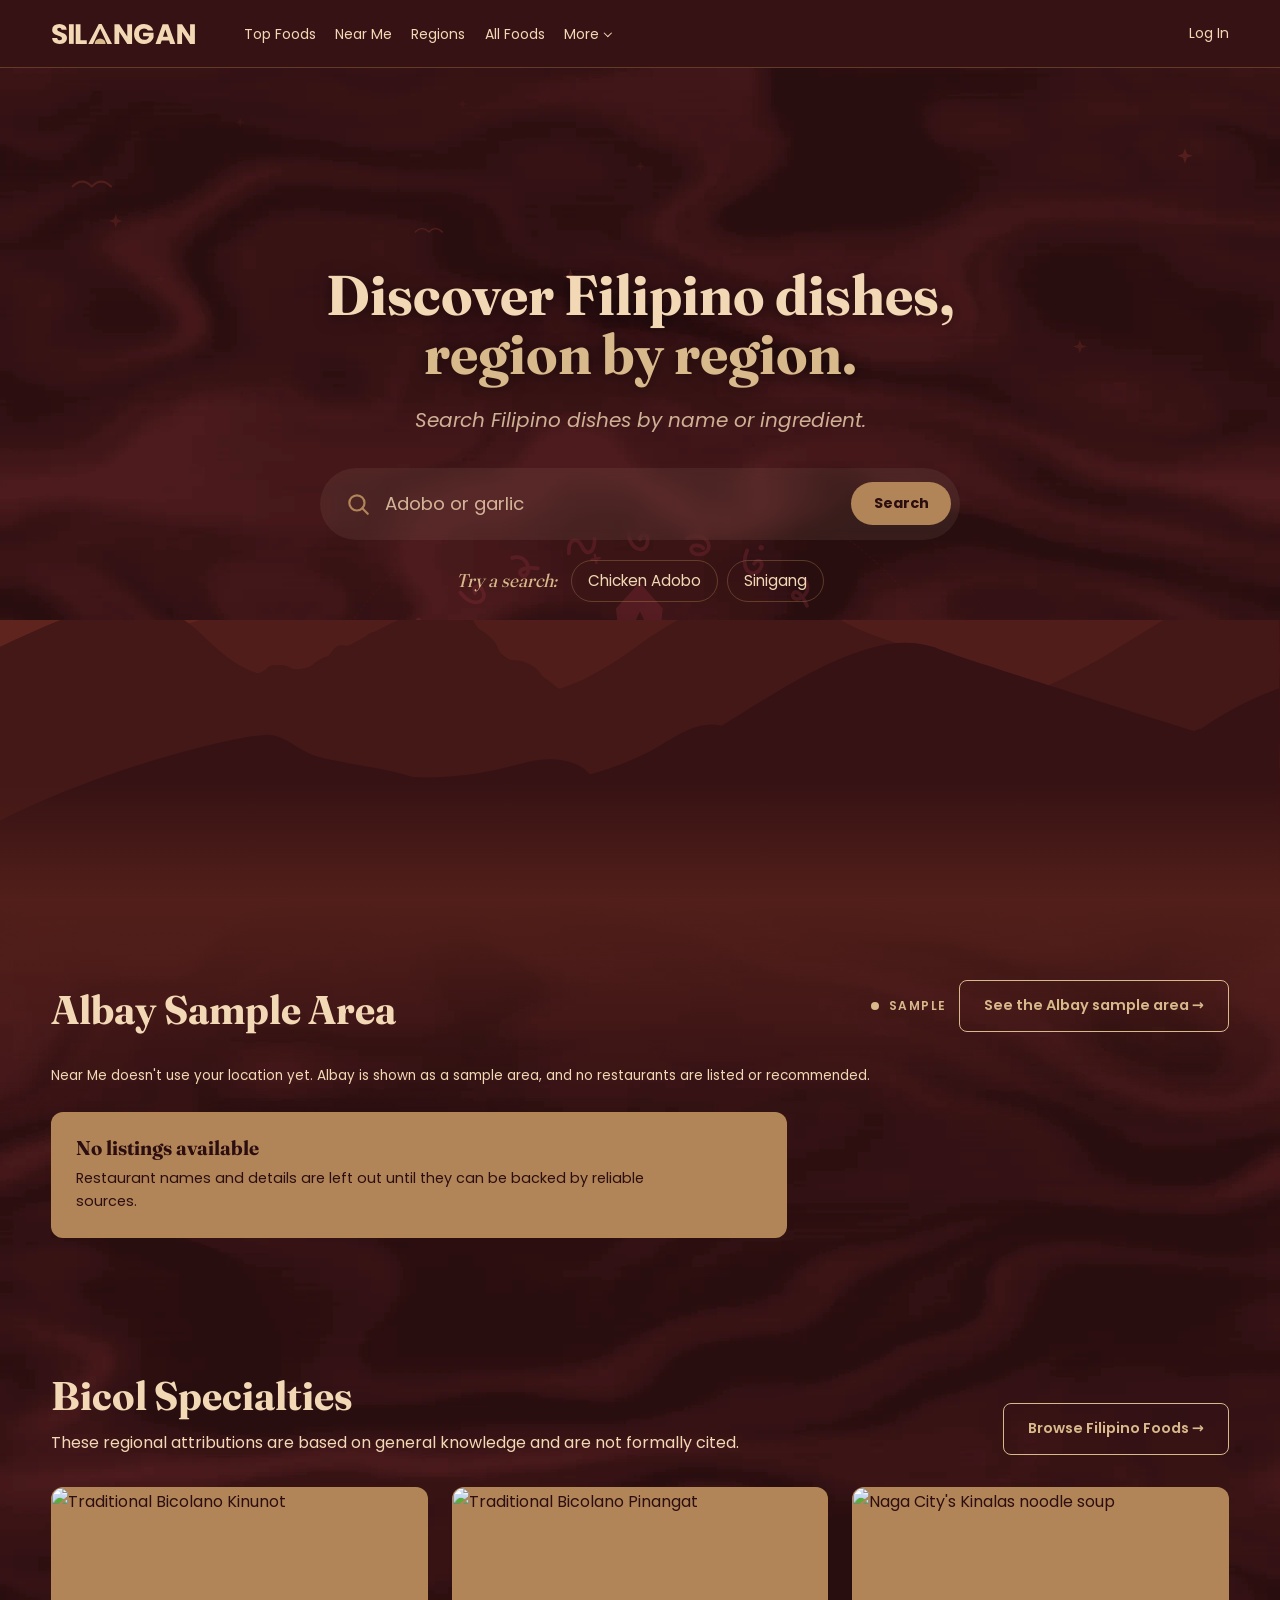
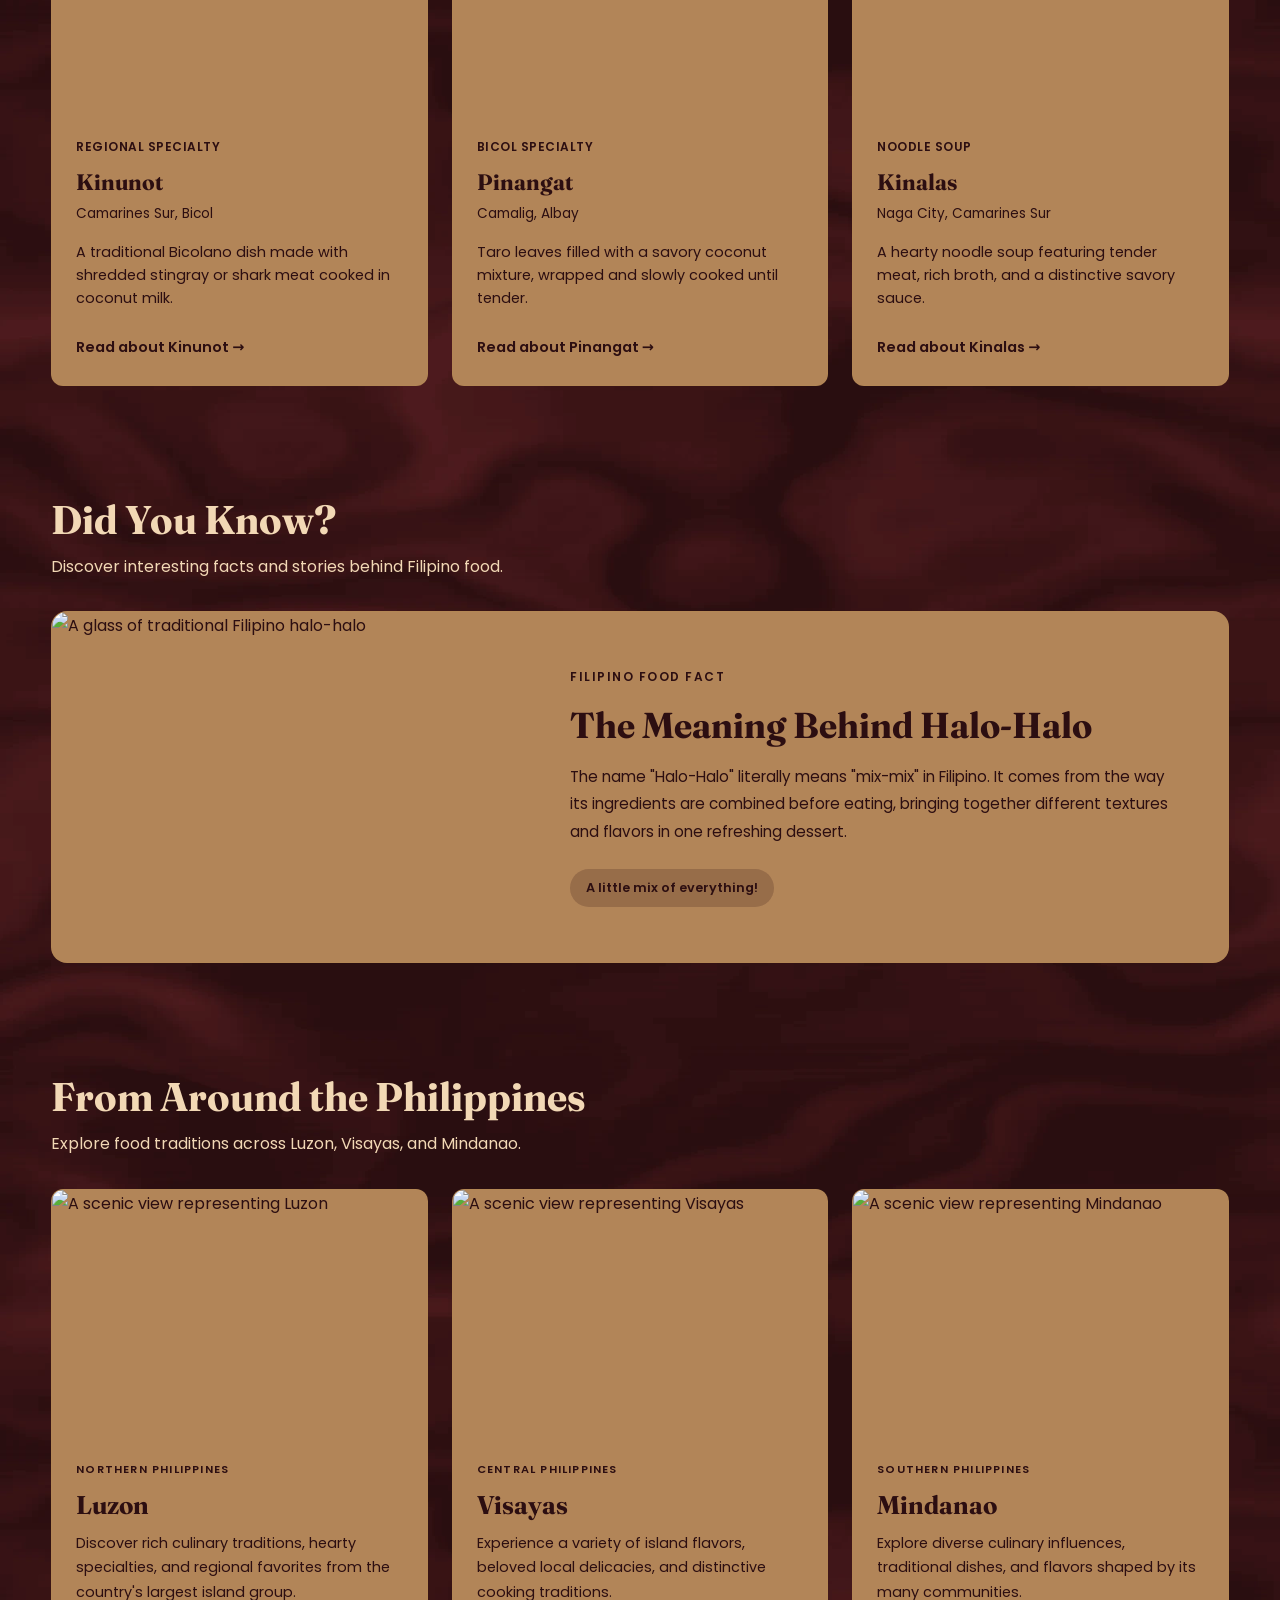
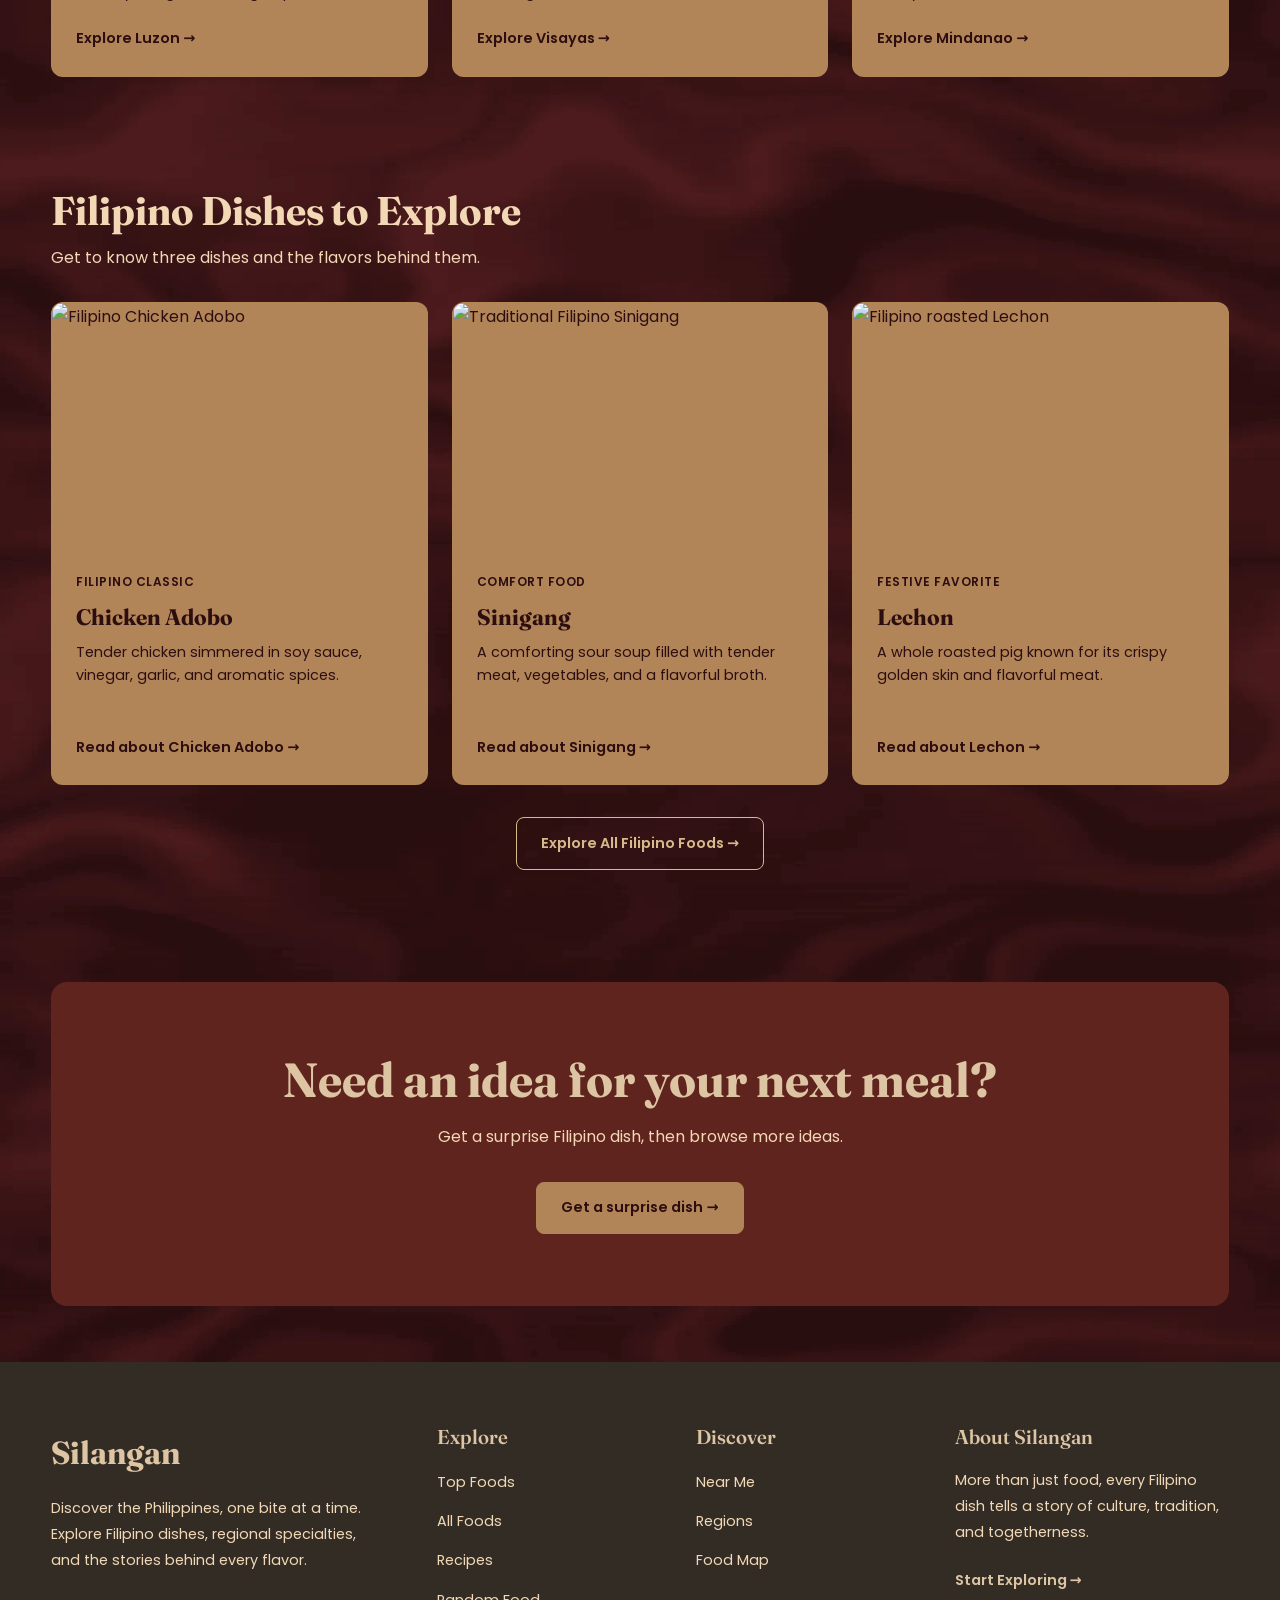
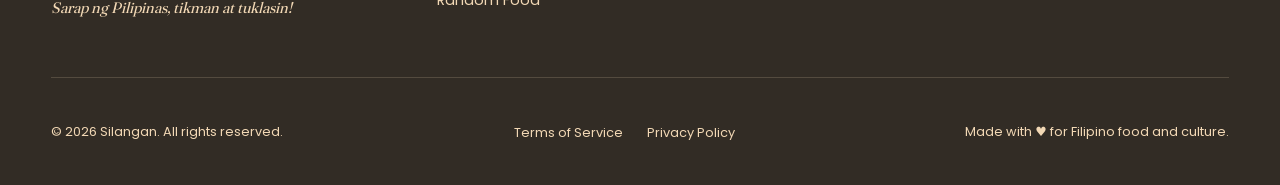
==== commit 76b8f99b: "Make the header and hero text work on the dark red page Set the header background to the page's dark" ====
--- a/index.html
+++ b/index.html
@@ -21,7 +21,7 @@
             <nav class="site-nav full-bleed" aria-label="Main navigation">
                 <a href="index.html" class="site-nav-logo" aria-label="Silangan home">
                     <img
-                        src="assets/images/logo/logo.svg"
+                        src="assets/images/logo/logo-light.svg"
                         width="171"
                         height="26"
                         alt="Silangan">
--- a/css/style.css
+++ b/css/style.css
@@ -87,15 +87,26 @@
     --font-heading: 'Fraunces', Georgia, serif;
     --font-body: 'Poppins', system-ui, -apple-system, "Segoe UI", Roboto, sans-serif;
 
+    --page-bg: #361214;
+
     --color-background: #DDC5A3;
     --color-background-secondary: #F2D8B5;
-    --color-surface: #342721;
-
-    --color-text: #2C0E11;
-    --color-text-muted: #2C0E11B3;
-    --color-heading: #2C0E11;
+    --color-surface: #322C25;
+    --color-card: #B28558;
+
+    /*
+        Text on the red page is cream. Dark sangria (--color-ink) is for text on the light parts: cards, buttons, the header, chips and form fields.
+    */
+
+    --color-text: #F2D8B5;
+    --color-text-muted: #F2D8B5CC;
+    --color-heading: #F2D8B5;
+
+    --color-ink: #2C0E11;
+    --color-ink-muted: #2C0E11B3;
 
     --color-primary: #60241E;
+    --mountain-base: color-mix(in srgb, var(--color-primary) 85%, var(--color-black));
     --color-secondary: #D8B98B;
     --color-accent: #8E2F3C;
 
@@ -104,7 +115,7 @@
 
     --color-border: rgba(182, 139, 80, 0.35);
 
-    --focus-ring: var(--color-primary);
+    --focus-ring: var(--color-secondary);
 
     /*
 
@@ -118,16 +129,16 @@
 
     */
 
-    --button-bg: var(--color-surface);
-    --button-text: var(--color-background-secondary);
-    --button-border: var(--color-surface);
-
-    --button-bg-hover: var(--color-primary);
-    --button-text-hover: var(--color-background-secondary);
-    --button-border-hover: var(--color-primary);
-
-    --button-outline-text: var(--color-surface);
-    --button-outline-border: var(--color-surface);
+    --button-bg: var(--color-card);
+    --button-text: var(--color-ink);
+    --button-border: var(--color-card);
+
+    --button-bg-hover: var(--color-secondary);
+    --button-text-hover: var(--color-ink);
+    --button-border-hover: var(--color-secondary);
+
+    --button-outline-text: var(--color-secondary);
+    --button-outline-border: var(--color-secondary);
 
     /*
 
@@ -135,23 +146,33 @@
 
     */
 
-    --card-bg: var(--color-surface);
-    --card-bg-alt: var(--color-surface);
+    --card-bg: var(--color-card);
+    --card-bg-alt: var(--color-card);
     --card-border: var(--color-border);
 
-    --card-title: var(--color-background-secondary);
-    --card-text: var(--color-background);
-    --card-label: var(--color-secondary);
-    --card-link: var(--color-secondary);
+    --card-title: var(--color-ink);
+    --card-text: var(--color-ink);
+    --card-label: var(--color-ink);
+    --card-link: var(--color-ink);
 
     /*
 
-        FULL-WIDTH BANDS: Only the background. Used by every full-width section, the page hero and the page itself.
+        HEADER: Only the background of the navigation bar and its dropdown. It is the same dark red as the page.
 
     */
 
-    --band-bg: var(--color-background);
-    --band-bg-alt: var(--color-background-secondary);
+    --header-bg: var(--page-bg);
+
+    /*
+
+        FULL-WIDTH BANDS: Only the background. Used by every full-width section and the page hero. Both are transparent, so the page texture shows through. Set a color to make a band solid.
+
+    */
+
+    --band-bg: transparent;
+    --band-bg-alt: transparent;
+
+    --page-texture: url('../assets/images/backgrounds/texture-red.webp');
 
     --shadow-card: 0 8px 24px rgba(14, 4, 5, 0.5);
 
@@ -194,7 +215,11 @@
     margin: 0;
 
     color: var(--color-text);
-    background-color: var(--band-bg);
+    background-color: var(--page-bg);
+    background-image: var(--page-texture);
+    background-size: max(100%, 1200px) auto;
+    background-position: center top;
+    background-repeat: repeat-y;
 
     font-family: var(--font-body);
     font-size: 1rem;
@@ -321,7 +346,7 @@
 
     margin-bottom: 0.75rem;
 
-    color: var(--color-accent);
+    color: var(--color-secondary);
 
     font-size: 0.8rem;
     font-weight: 600;
@@ -382,9 +407,10 @@
 
     min-height: var(--site-nav-height);
     padding-block: 0.5rem;
-    border-bottom: 1px solid var(--color-background-secondary);
-
-    background-color: var(--color-background);
+    border-bottom: 1px solid var(--color-border);
+
+    color: var(--color-text);
+    background-color: var(--header-bg);
 }
 
 .site-nav-logo {
@@ -412,14 +438,14 @@
 }
 
 .site-nav-links a:hover {
-    color: var(--color-primary);
+    color: var(--color-secondary);
 
     text-decoration: underline;
     text-underline-offset: 0.2em;
 }
 
 .site-nav-links a[aria-current="page"] {
-    color: var(--color-primary);
+    color: var(--color-secondary);
 
     font-weight: 600;
 }
@@ -440,14 +466,14 @@
 }
 
 .site-nav-dropdown > summary:hover {
-    color: var(--color-primary);
+    color: var(--color-secondary);
 
     text-decoration: underline;
     text-underline-offset: 0.2em;
 }
 
 .site-nav-dropdown:has([aria-current="page"]) > summary {
-    color: var(--color-primary);
+    color: var(--color-secondary);
 
     font-weight: 600;
 }
@@ -484,10 +510,10 @@
     min-width: 11rem;
     margin: 0;
     padding: 0.35rem;
-    border: 1px solid var(--color-background-secondary);
+    border: 1px solid var(--color-border);
     border-radius: var(--radius-sm);
 
-    background-color: var(--color-background);
+    background-color: var(--header-bg);
     box-shadow: var(--shadow-card);
 }
 
@@ -498,7 +524,7 @@
 }
 
 .site-nav-dropdown-menu a:hover {
-    background-color: var(--color-background-secondary);
+    background-color: color-mix(in srgb, var(--color-secondary) 15%, transparent);
 }
 
 .site-nav-actions {
@@ -518,7 +544,7 @@
 }
 
 .site-nav-cta:hover {
-    color: var(--color-primary);
+    color: var(--color-secondary);
 
     text-decoration: underline;
     text-underline-offset: 0.2em;
@@ -568,7 +594,7 @@
 }
 
 .breadcrumb a {
-    color: var(--color-primary);
+    color: var(--color-secondary);
 }
 
 .breadcrumb a:hover {
@@ -629,7 +655,7 @@
 }
 
 .page-hero h1 span {
-    color: var(--color-accent);
+    color: var(--color-secondary);
 }
 
 .page-hero-content > p {
@@ -744,7 +770,7 @@
 
 .hero {
     --mountain-height: clamp(400px, 28vw, 420px);
-    --sun-size: clamp(320px, 40vw, 660px);
+    --sun-size: clamp(380px, 48vw, 780px);
     --gutter-x: 1.5rem;
 
     position: relative;
@@ -790,6 +816,8 @@
     height: 100%;
 
     opacity: 0.3;
+
+    mask-image: linear-gradient(to bottom, var(--color-black) calc(50% - var(--mountain-height) * 0.2), transparent calc(50% - var(--mountain-height) * 0.08));
 }
 
 .hero-sun::before,
@@ -799,6 +827,8 @@
     position: absolute;
 
     border-radius: 50%;
+
+    mask-image: linear-gradient(to bottom, var(--color-black) calc(50% - var(--mountain-height) * 0.2), transparent calc(50% - var(--mountain-height) * 0.08));
 }
 
 .hero-sun::before {
@@ -840,7 +870,7 @@
 .hero h1 em {
     display: block;
 
-    color: var(--color-primary);
+    color: var(--color-secondary);
 
     font-style: normal;
 }
@@ -877,7 +907,7 @@
 }
 
 .hero-search:focus-within {
-    border-color: var(--color-primary);
+    border-color: var(--color-secondary);
 
     background-color: color-mix(in srgb, var(--color-text) 12%, transparent);
     box-shadow: 0 0 0 3px var(--color-border);
@@ -914,8 +944,8 @@
     border: none;
     border-radius: var(--radius-pill);
 
-    color: var(--color-primary);
-    background-color: color-mix(in srgb, var(--color-primary) 15%, transparent);
+    color: var(--button-text);
+    background-color: var(--button-bg);
 
     font-size: 0.9rem;
     font-weight: 700;
@@ -924,8 +954,8 @@
 }
 
 .hero-search button:hover {
-    color: var(--color-background);
-    background-color: var(--color-primary);
+    color: var(--button-text-hover);
+    background-color: var(--button-bg-hover);
 }
 
 .search-suggestions {
@@ -941,7 +971,7 @@
 .search-suggestions-label {
     margin-right: 0.25rem;
 
-    color: var(--color-primary);
+    color: var(--color-secondary);
 
     font-family: var(--font-heading);
     font-size: 1.15rem;
@@ -957,9 +987,9 @@
 }
 
 .search-suggestions a:hover {
-    border-color: var(--color-primary);
-
-    background-color: color-mix(in srgb, var(--color-primary) 18%, transparent);
+    border-color: var(--color-secondary);
+
+    background-color: color-mix(in srgb, var(--color-secondary) 18%, transparent);
 }
 
 .hero-mountains {
@@ -977,6 +1007,28 @@
     pointer-events: none;
 }
 
+/*
+
+    Keeps the very bottom of the hero a solid, known red so the fade below it has an exact color to start from
+
+*/
+
+.hero::after {
+    content: "";
+
+    position: absolute;
+    right: 0;
+    bottom: 0;
+    left: 0;
+    z-index: 4;
+
+    height: calc(var(--mountain-height) * 0.3);
+
+    background-image: linear-gradient(to bottom, transparent, var(--mountain-base));
+
+    pointer-events: none;
+}
+
 .hero-mountains-back {
     bottom: calc(var(--mountain-height) * 0.2);
     z-index: 1;
@@ -984,6 +1036,7 @@
     height: calc(var(--mountain-height) * 0.5);
 
     opacity: 0.3;
+    mask-image: linear-gradient(to bottom, var(--color-black) 45%, transparent 100%);
 
     transform: scaleX(-1);
 }
@@ -999,9 +1052,36 @@
 
 
 .near-me-section {
+    position: relative;
+    isolation: isolate;
+
     padding-block: 5rem;
 
     background-color: var(--band-bg);
+}
+
+/* The fade from the hero's red into this section. It only appears once you scroll past the hero. */
+.near-me-section::before {
+    content: "";
+
+    position: absolute;
+    top: 0;
+    right: 0;
+    left: 0;
+    z-index: -1;
+
+    height: clamp(140px, 18vw, 260px);
+
+    background-image: linear-gradient(
+        to bottom,
+        var(--mountain-base) 0%,
+        color-mix(in srgb, var(--mountain-base) 70%, transparent) 25%,
+        color-mix(in srgb, var(--mountain-base) 30%, transparent) 55%,
+        color-mix(in srgb, var(--mountain-base) 8%, transparent) 82%,
+        transparent 100%
+    );
+
+    pointer-events: none;
 }
 
 .near-me-header {
@@ -1030,7 +1110,7 @@
 
     margin-bottom: 1.25rem;
 
-    color: var(--color-primary);
+    color: var(--color-secondary);
 
     font-size: 0.75rem;
     font-weight: 600;
@@ -1585,7 +1665,7 @@
     border-radius: var(--radius-sm);
     outline: none;
 
-    color: var(--color-text);
+    color: var(--color-ink);
     background-color: var(--color-background);
 
     font-size: 1rem;
@@ -1600,7 +1680,7 @@
 }
 
 .form-group input::placeholder {
-    color: var(--color-text-muted);
+    color: var(--color-ink-muted);
 }
 
 
@@ -1820,10 +1900,10 @@
         height: 44px;
         margin-left: auto;
         padding: 0;
-        border: 1px solid var(--color-primary);
+        border: 1px solid var(--color-border);
         border-radius: var(--radius-sm);
 
-        color: var(--color-primary);
+        color: var(--color-text);
         background-color: transparent;
 
         cursor: pointer;
@@ -1831,11 +1911,11 @@
     }
 
     .site-nav-toggle:hover {
-        background-color: var(--color-background-secondary);
+        background-color: color-mix(in srgb, var(--color-secondary) 15%, transparent);
     }
 
     .site-nav-toggle:focus-visible {
-        outline: 2px solid var(--color-accent);
+        outline: 2px solid var(--color-secondary);
         outline-offset: 2px;
     }
 
@@ -1875,7 +1955,7 @@
 
         margin: 0.75rem 0 0;
         padding-top: 0.25rem;
-        border-top: 1px solid var(--color-background-secondary);
+        border-top: 1px solid var(--color-border);
     }
 
     .site-nav-links > li {
@@ -1992,7 +2072,7 @@
         overscroll-behavior-x: contain;
         scroll-snap-type: x mandatory;
         scrollbar-width: thin;
-        scrollbar-color: var(--color-accent) transparent;
+        scrollbar-color: var(--color-secondary) transparent;
         -webkit-overflow-scrolling: touch;
 
         /* A little room so card hover shadows are not clipped */
@@ -2370,4 +2450,4 @@
         display: inline-flex;
         align-items: center;
     }
-}
+}
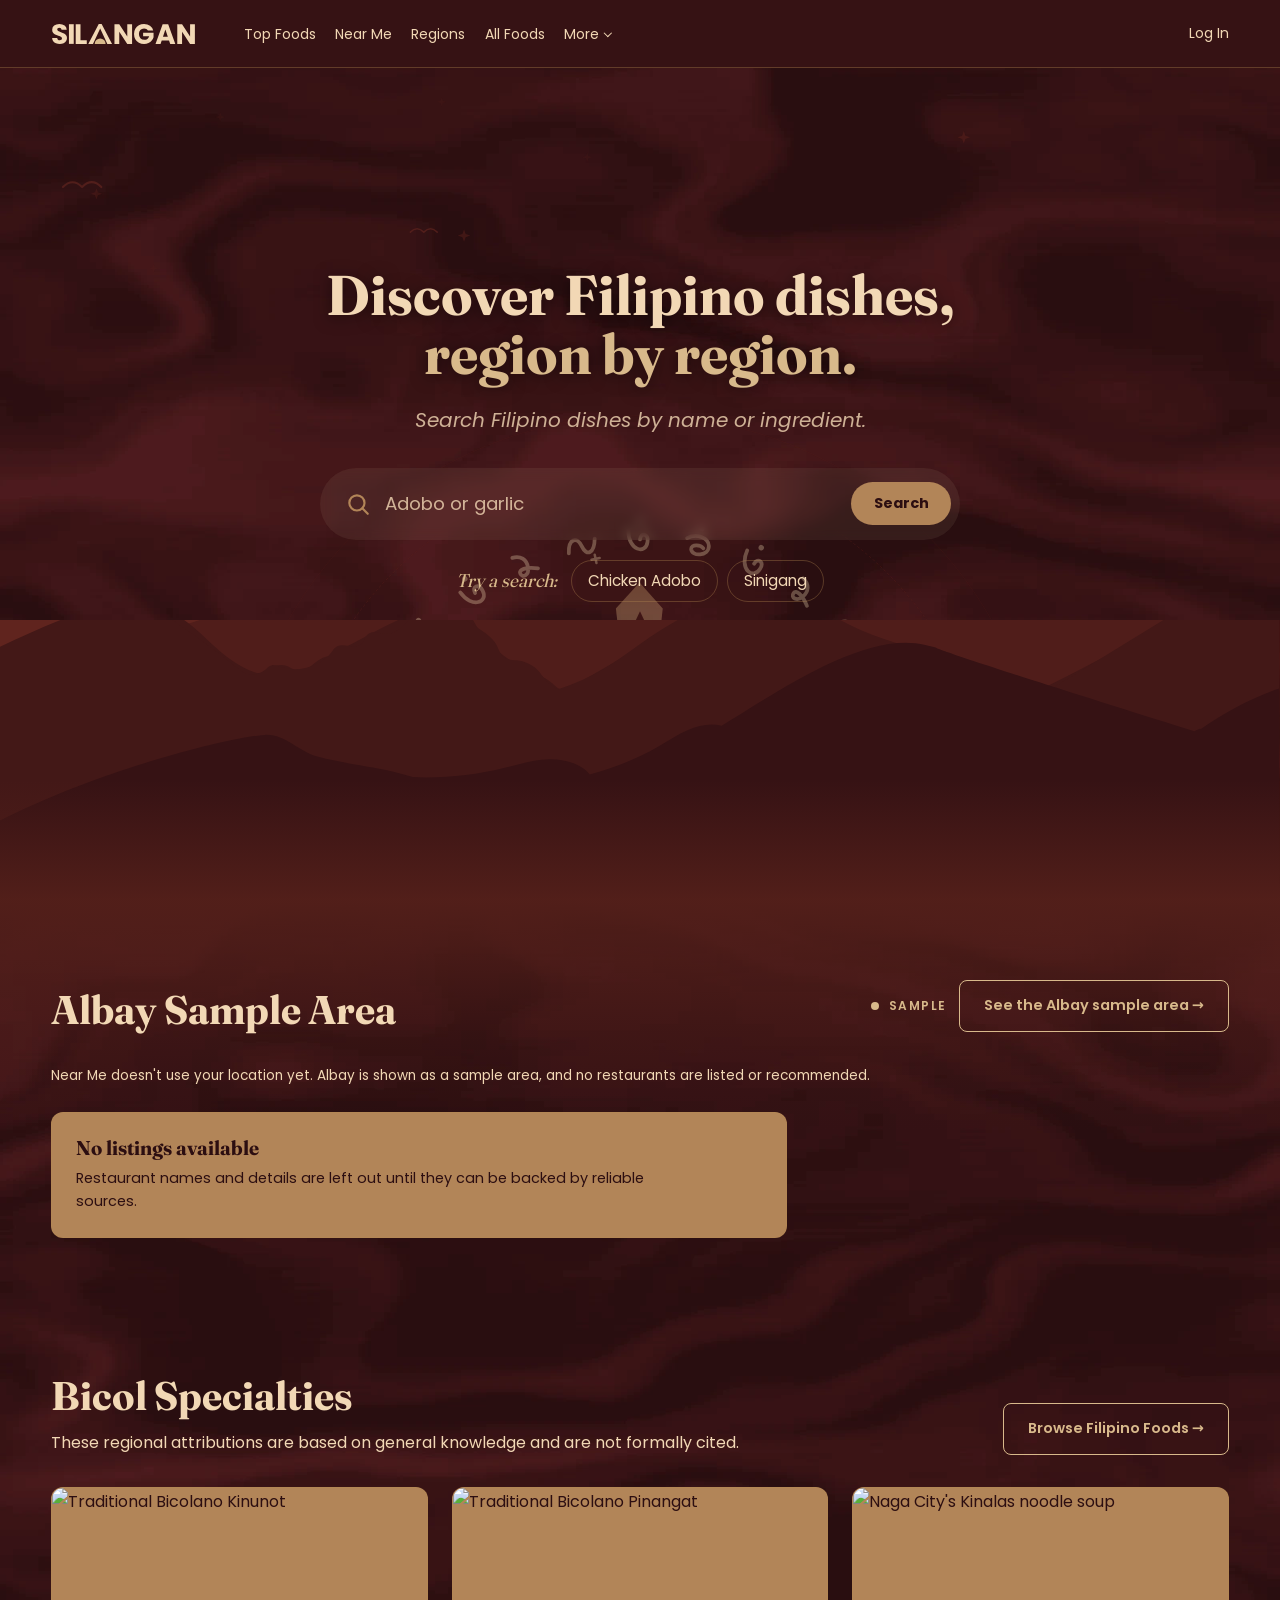
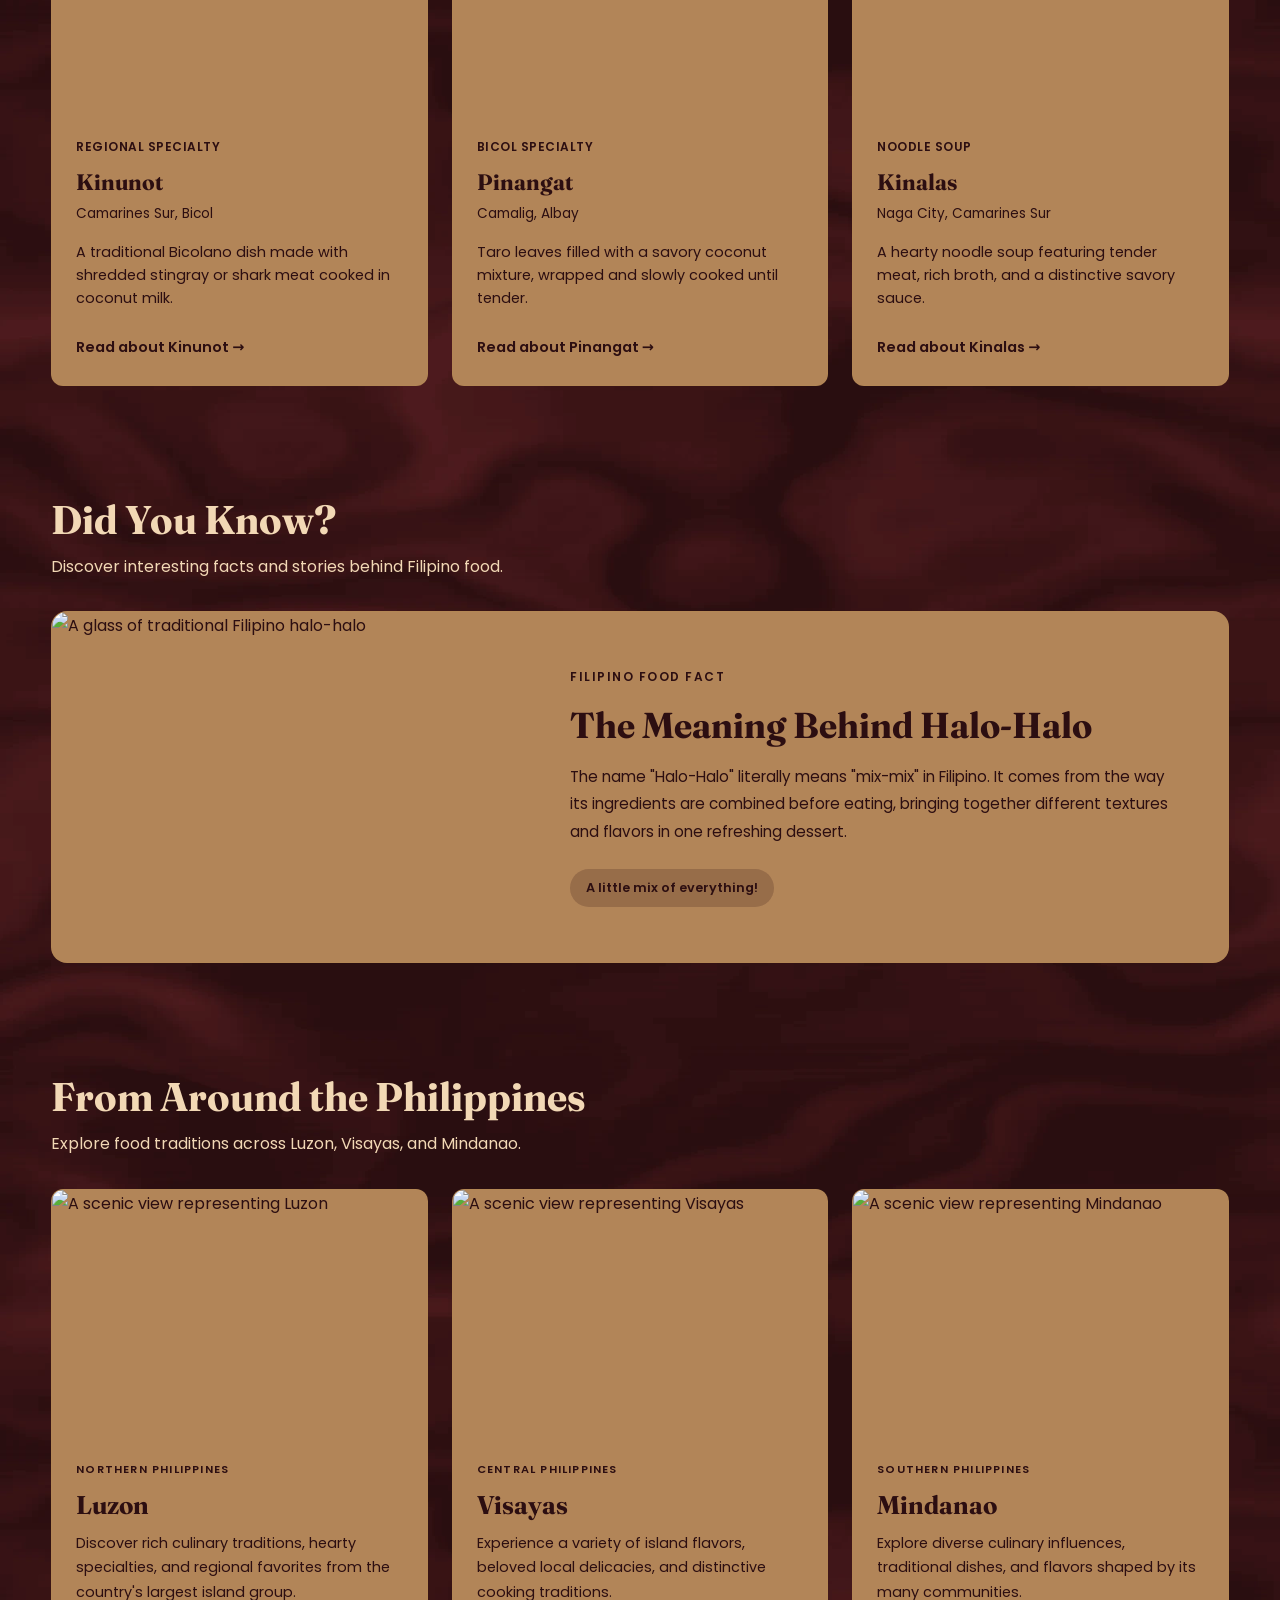
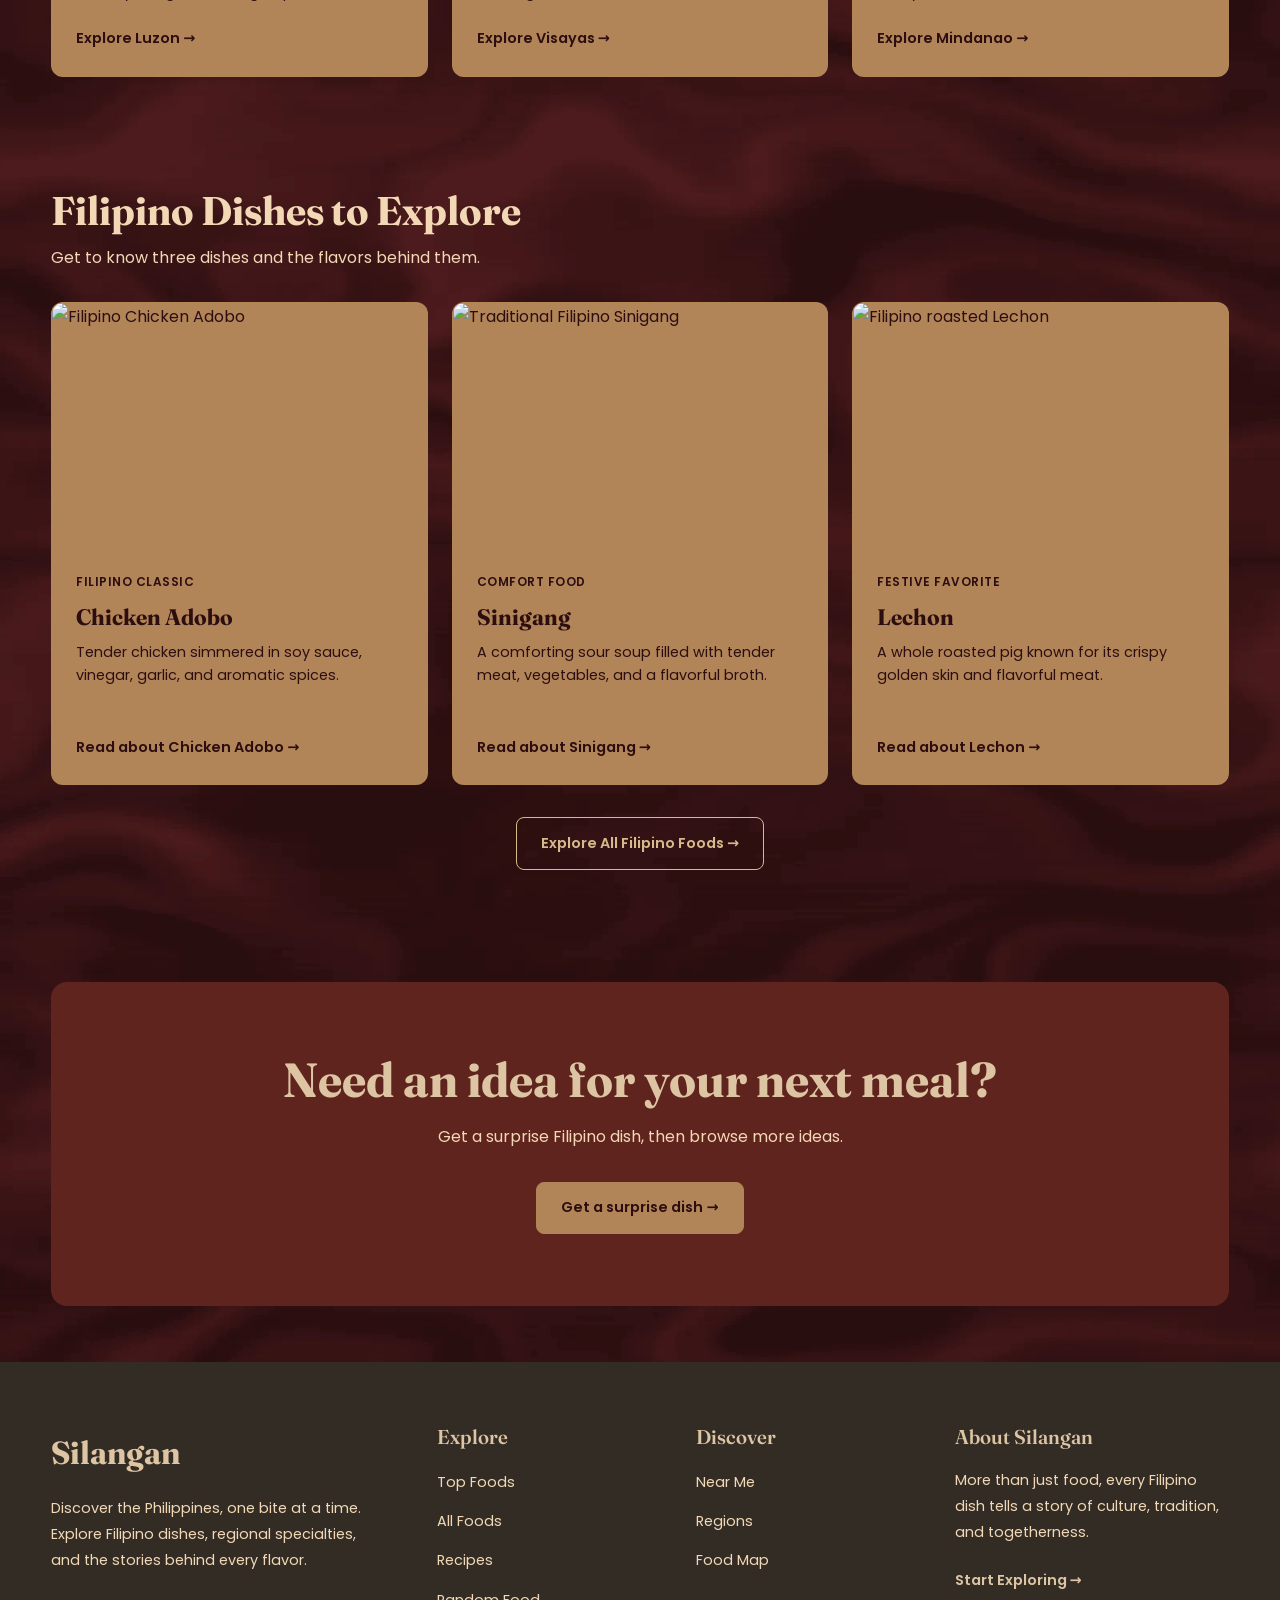
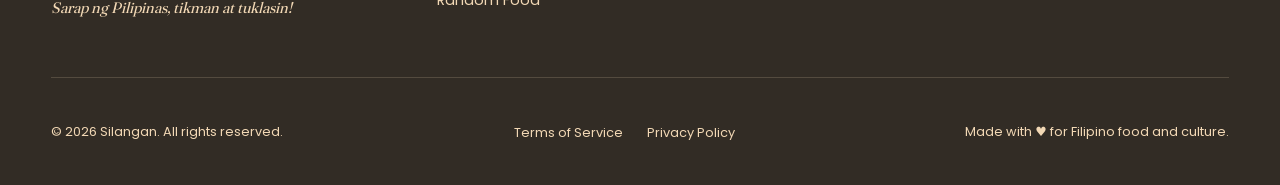
==== commit 01c50fff: "Add the Baybayin sun and use it in the hero Add sun-red, sun-cream and sun-glowing with more Baybayi" ====
--- a/index.html
+++ b/index.html
@@ -78,7 +78,7 @@
 
                 <div class="hero-sun" aria-hidden="true">
                     <img
-                        src="assets/images/backgrounds/sun.svg"
+                        src="assets/images/backgrounds/sun-cream.svg"
                         width="1024"
                         height="1024"
                         alt="">
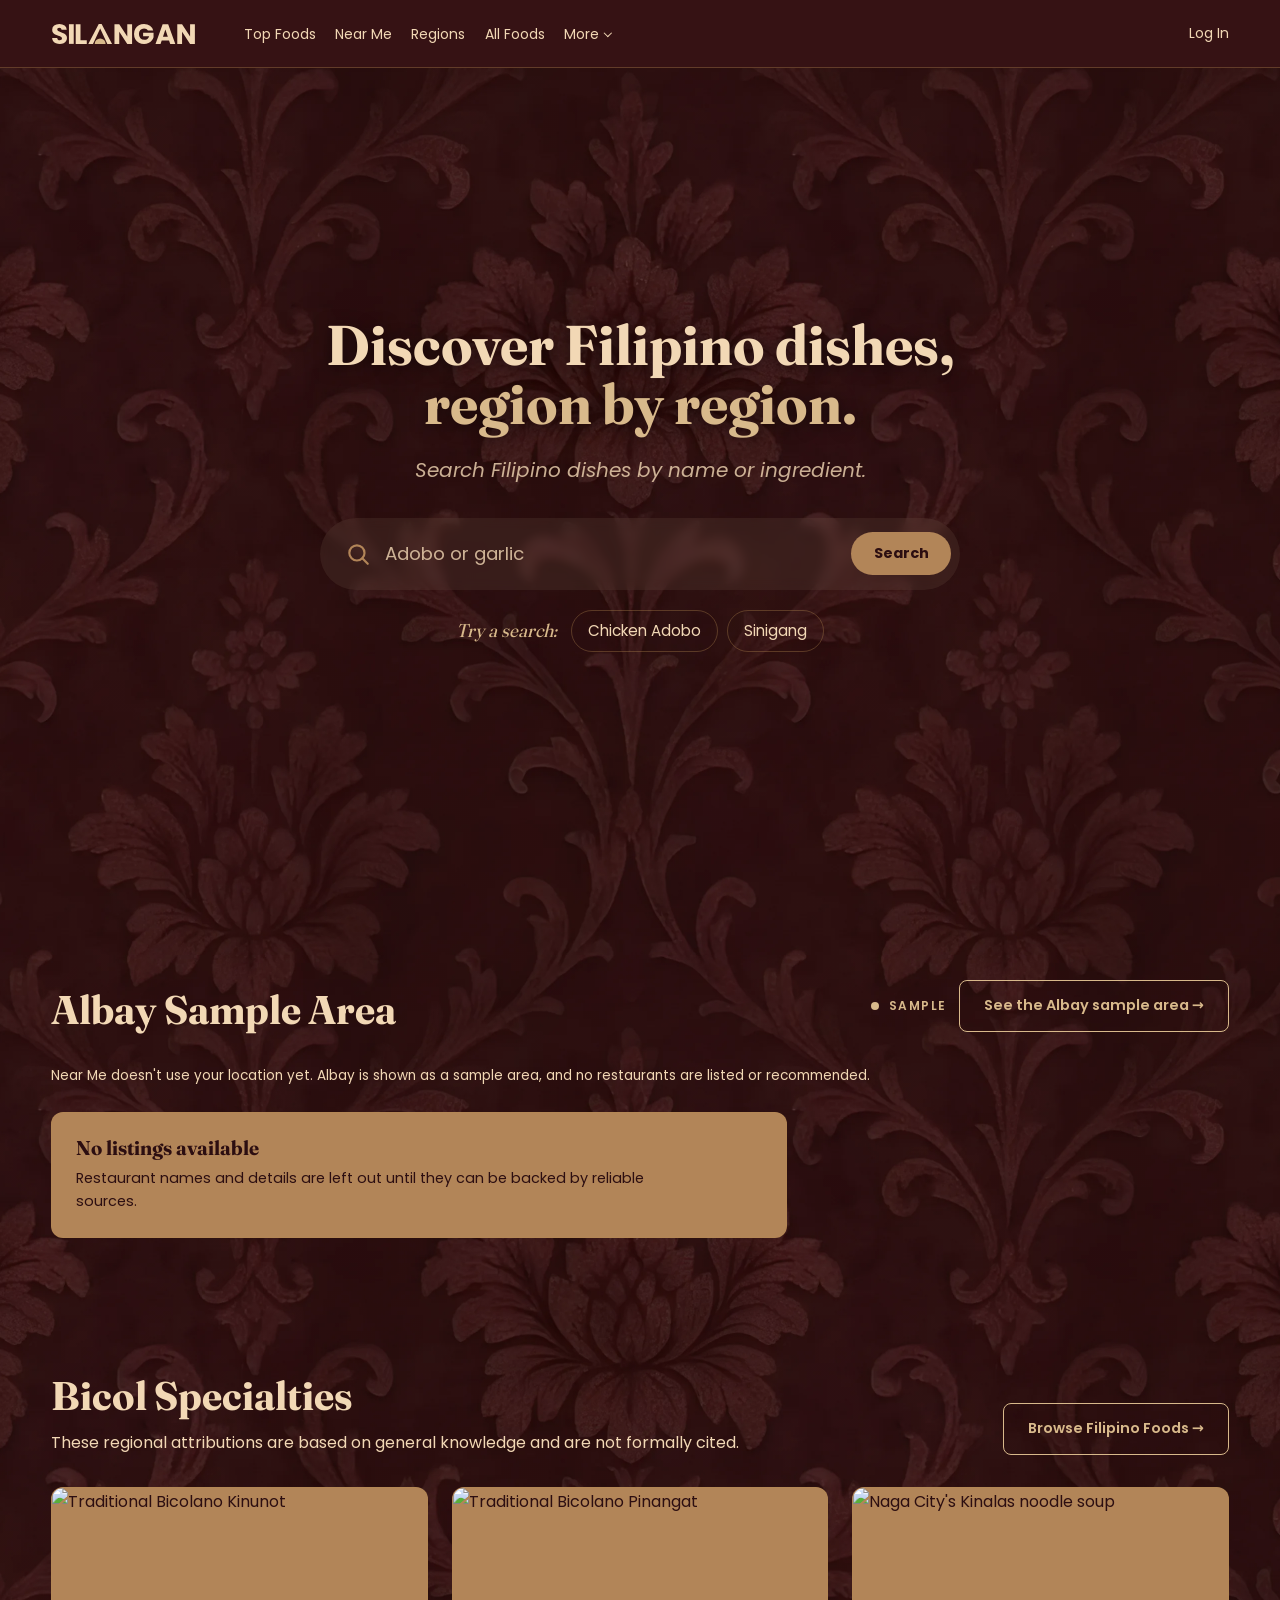
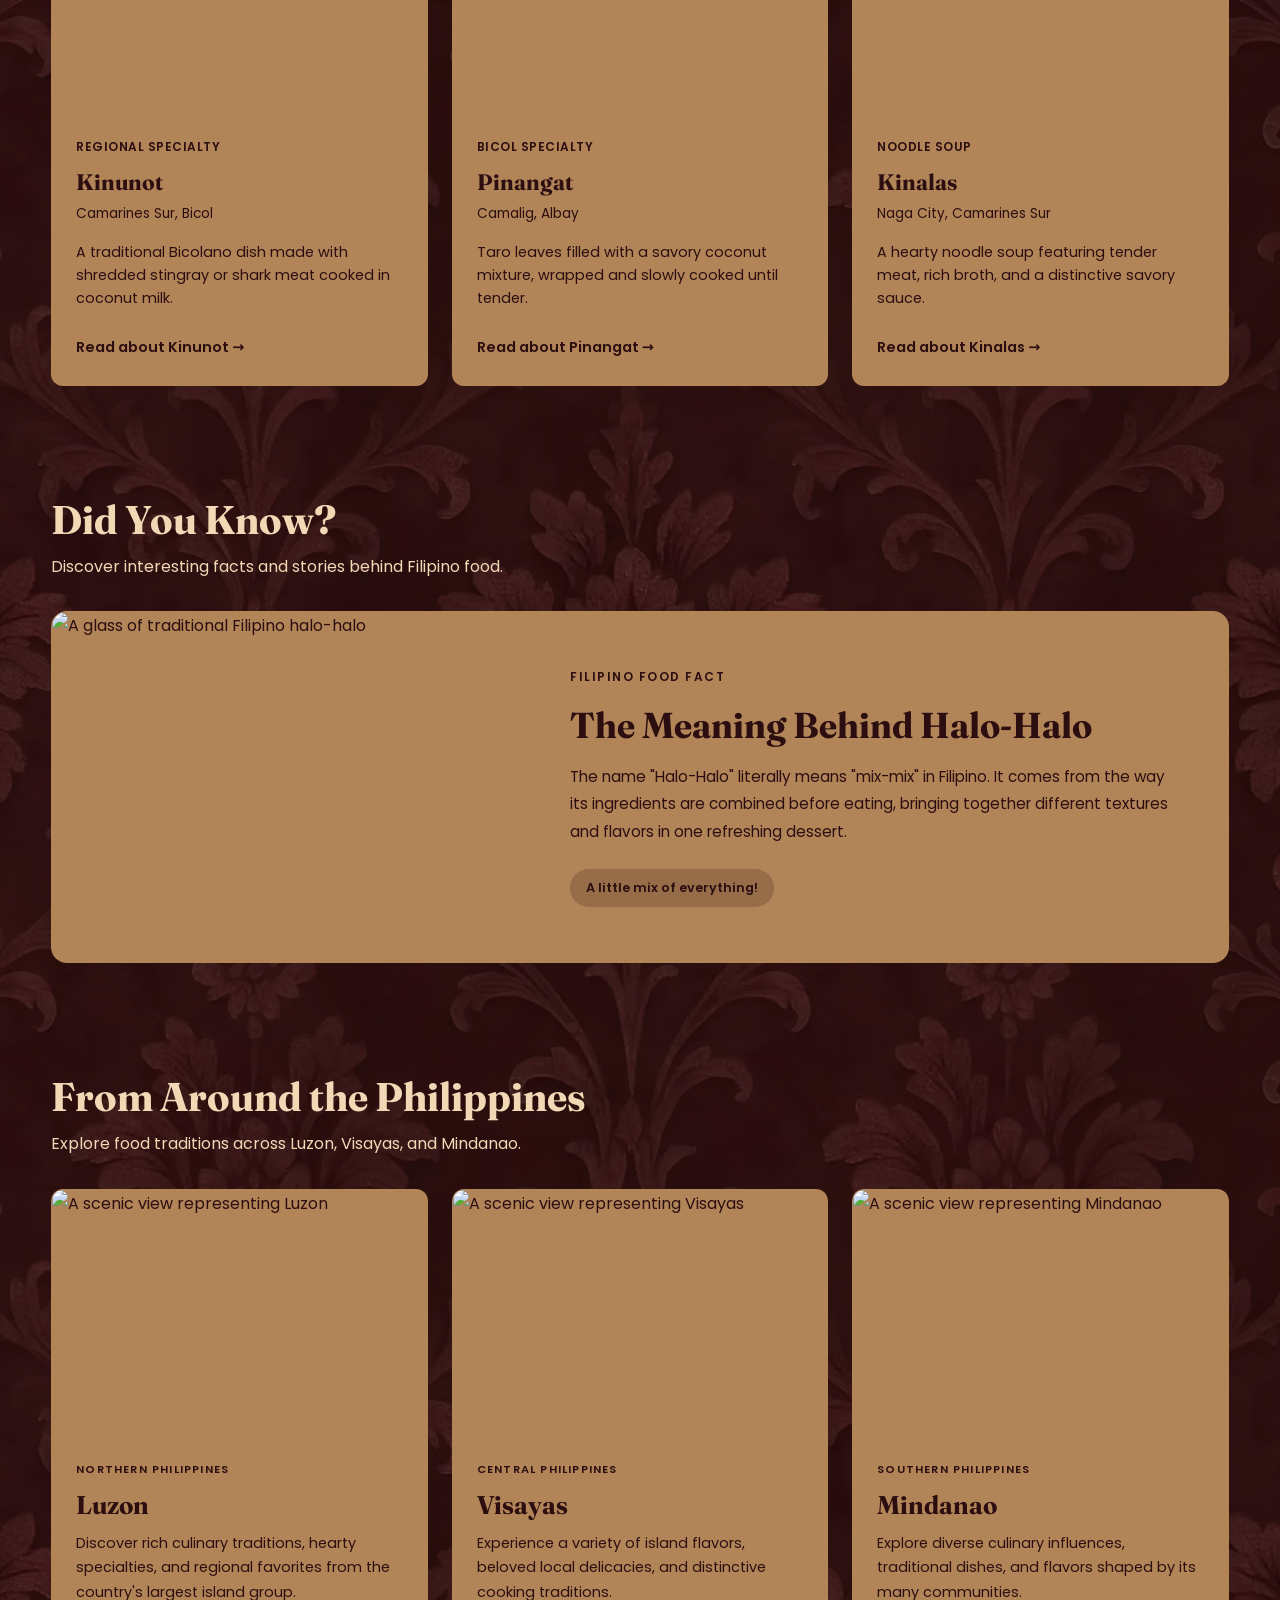
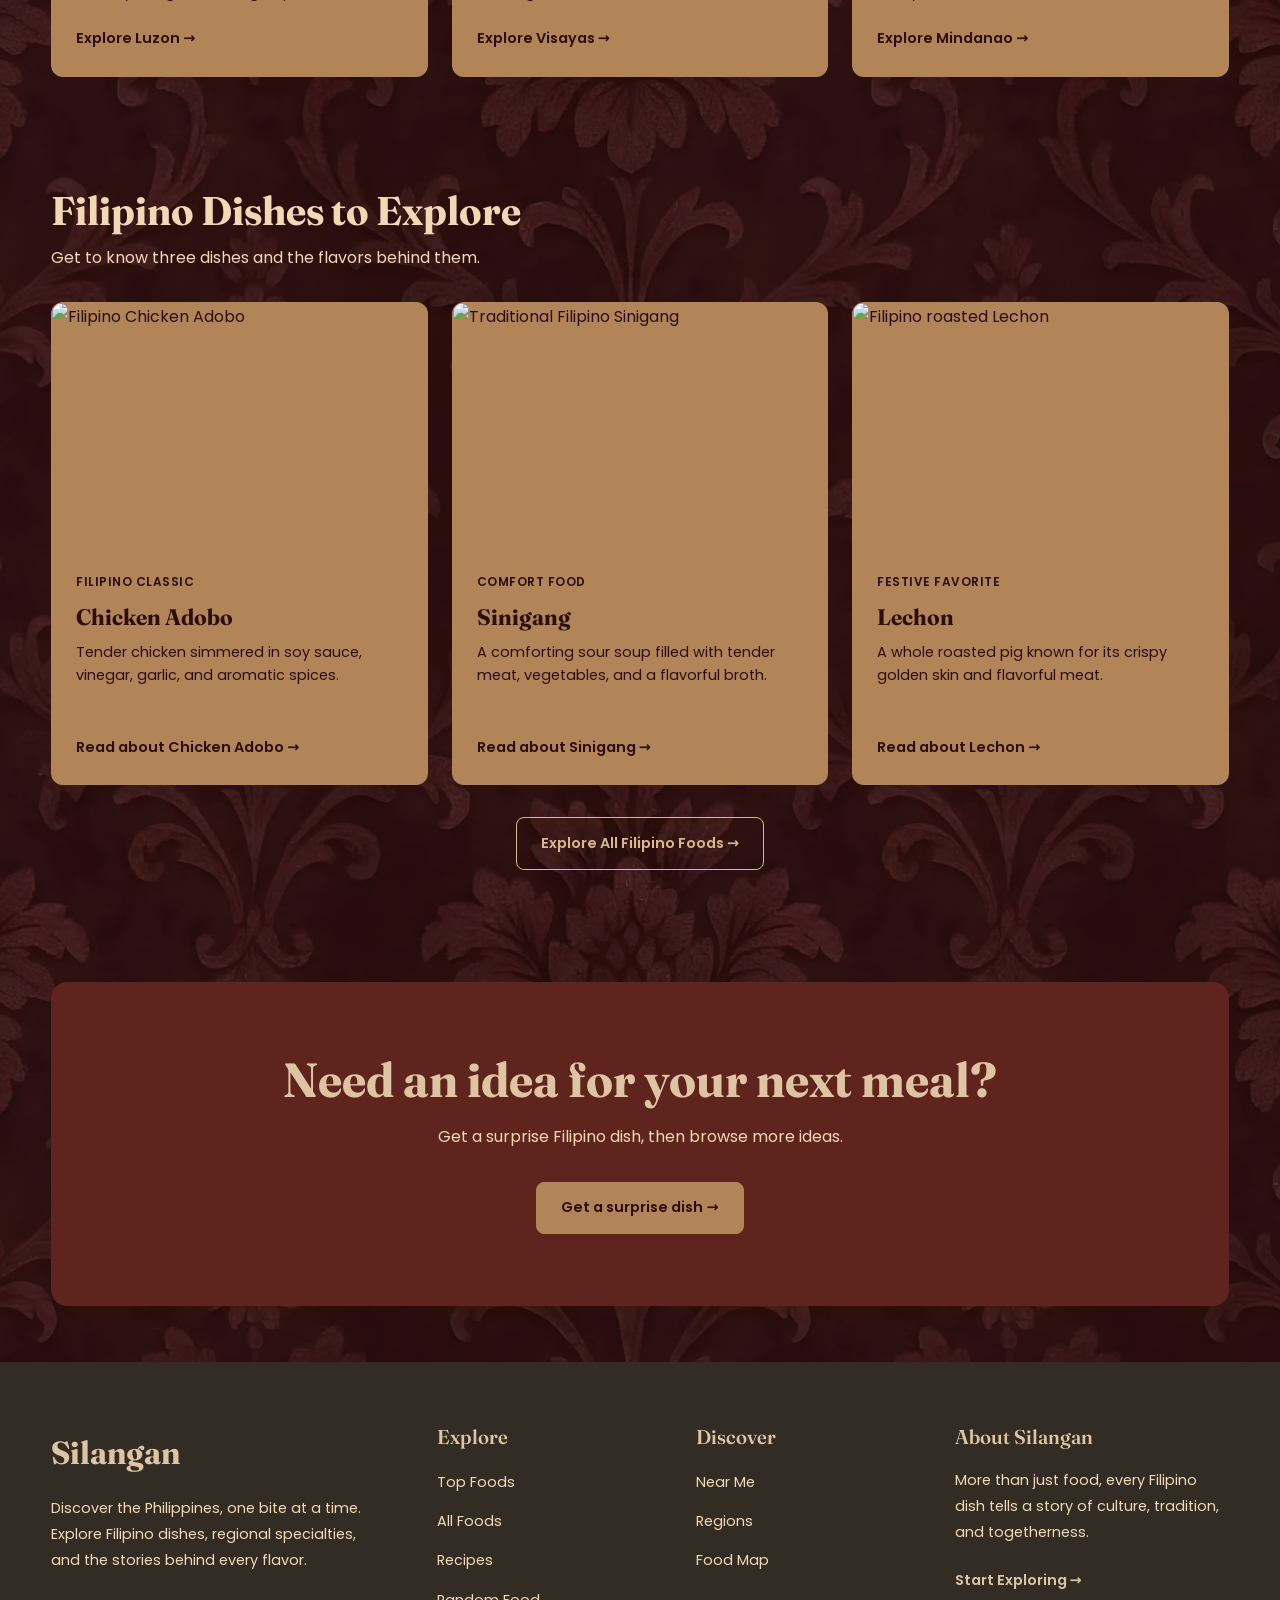
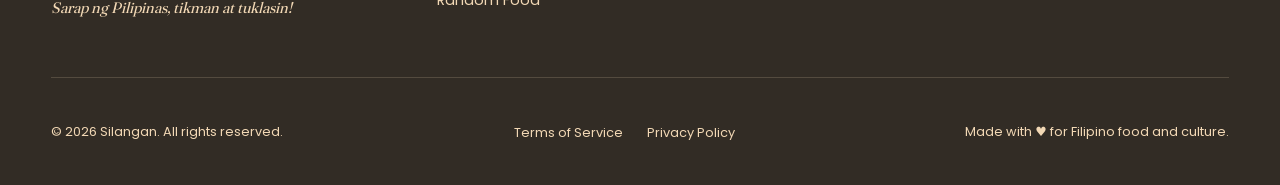
==== commit e2ad4da0: "Simplify the home hero and make it fill the screen Remove the sky, sun and mountain images from the " ====
--- a/index.html
+++ b/index.html
@@ -68,22 +68,6 @@
 
         <main id="main" tabindex="-1">
             <section class="hero full-bleed">
-                <img
-                    class="hero-sky"
-                    src="assets/images/backgrounds/sky.svg"
-                    width="1200"
-                    height="800"
-                    alt=""
-                    aria-hidden="true">
-
-                <div class="hero-sun" aria-hidden="true">
-                    <img
-                        src="assets/images/backgrounds/sun-cream.svg"
-                        width="1024"
-                        height="1024"
-                        alt="">
-                </div>
-
                 <div class="hero-content">
                     <h1>
                         Discover Filipino dishes, <em>region by region.</em>
@@ -116,21 +100,6 @@
                         <a href="pages/food-details.html">Sinigang</a>
                     </div>
                 </div>
-
-                <img
-                    class="hero-mountains hero-mountains-back"
-                    src="assets/images/backgrounds/mountains-back.svg"
-                    width="6000"
-                    height="3400"
-                    alt=""
-                    aria-hidden="true">
-                <img
-                    class="hero-mountains"
-                    src="assets/images/backgrounds/mountains-front.svg"
-                    width="6000"
-                    height="3400"
-                    alt=""
-                    aria-hidden="true">
             </section>
 
             <section class="near-me-section full-bleed">
--- a/css/style.css
+++ b/css/style.css
@@ -106,7 +106,6 @@
     --color-ink-muted: #2C0E11B3;
 
     --color-primary: #60241E;
-    --mountain-base: color-mix(in srgb, var(--color-primary) 85%, var(--color-black));
     --color-secondary: #D8B98B;
     --color-accent: #8E2F3C;
 
@@ -172,7 +171,8 @@
     --band-bg: transparent;
     --band-bg-alt: transparent;
 
-    --page-texture: url('../assets/images/backgrounds/texture-red.webp');
+    --page-texture: url('../assets/images/backgrounds/texture-burgundy.webp');
+    --page-overlay: rgba(0, 0, 0, 0.3);
 
     --shadow-card: 0 8px 24px rgba(14, 4, 5, 0.5);
 
@@ -216,10 +216,10 @@
 
     color: var(--color-text);
     background-color: var(--page-bg);
-    background-image: var(--page-texture);
-    background-size: max(100%, 1200px) auto;
+    background-image: linear-gradient(var(--page-overlay), var(--page-overlay)), var(--page-texture);
+    background-size: auto, 754px 955px;
     background-position: center top;
-    background-repeat: repeat-y;
+    background-repeat: repeat;
 
     font-family: var(--font-body);
     font-size: 1rem;
@@ -769,78 +769,16 @@
 
 
 .hero {
-    --mountain-height: clamp(400px, 28vw, 420px);
-    --sun-size: clamp(380px, 48vw, 780px);
     --gutter-x: 1.5rem;
-
-    position: relative;
 
     display: flex;
     align-items: center;
-    isolation: isolate;
     overflow: hidden;
 
     min-height: calc(100svh - var(--site-nav-height));
-    padding-block: 3rem calc(3rem + var(--mountain-height) * 0.25);
+    padding-block: 3rem;
 
     text-align: center;
-}
-
-.hero-sky {
-    position: absolute;
-    inset: 0;
-    z-index: -1;
-
-    width: 100%;
-    height: 100%;
-
-    object-fit: cover;
-
-    pointer-events: none;
-}
-
-.hero-sun {
-    position: absolute;
-    bottom: calc(var(--mountain-height) * 0.2 - var(--sun-size) / 2);
-    left: calc(50% - var(--sun-size) / 2);
-    z-index: 2;
-
-    width: var(--sun-size);
-    aspect-ratio: 1;
-
-    pointer-events: none;
-}
-
-.hero-sun img {
-    width: 100%;
-    height: 100%;
-
-    opacity: 0.3;
-
-    mask-image: linear-gradient(to bottom, var(--color-black) calc(50% - var(--mountain-height) * 0.2), transparent calc(50% - var(--mountain-height) * 0.08));
-}
-
-.hero-sun::before,
-.hero-sun::after {
-    content: "";
-
-    position: absolute;
-
-    border-radius: 50%;
-
-    mask-image: linear-gradient(to bottom, var(--color-black) calc(50% - var(--mountain-height) * 0.2), transparent calc(50% - var(--mountain-height) * 0.08));
-}
-
-.hero-sun::before {
-    inset: -7%;
-
-    border: 1px dashed color-mix(in srgb, var(--color-primary) 35%, transparent);
-}
-
-.hero-sun::after {
-    inset: -16%;
-
-    border: 1px solid color-mix(in srgb, var(--color-primary) 15%, transparent);
 }
 
 .hero-content {
@@ -992,55 +930,6 @@
     background-color: color-mix(in srgb, var(--color-secondary) 18%, transparent);
 }
 
-.hero-mountains {
-    position: absolute;
-    bottom: 0;
-    left: 0;
-    z-index: 3;
-
-    width: 100%;
-    height: calc(var(--mountain-height) * 0.7);
-
-    object-fit: cover;
-    object-position: center bottom;
-
-    pointer-events: none;
-}
-
-/*
-
-    Keeps the very bottom of the hero a solid, known red so the fade below it has an exact color to start from
-
-*/
-
-.hero::after {
-    content: "";
-
-    position: absolute;
-    right: 0;
-    bottom: 0;
-    left: 0;
-    z-index: 4;
-
-    height: calc(var(--mountain-height) * 0.3);
-
-    background-image: linear-gradient(to bottom, transparent, var(--mountain-base));
-
-    pointer-events: none;
-}
-
-.hero-mountains-back {
-    bottom: calc(var(--mountain-height) * 0.2);
-    z-index: 1;
-
-    height: calc(var(--mountain-height) * 0.5);
-
-    opacity: 0.3;
-    mask-image: linear-gradient(to bottom, var(--color-black) 45%, transparent 100%);
-
-    transform: scaleX(-1);
-}
-
 
 /*
 
@@ -1052,36 +941,9 @@
 
 
 .near-me-section {
-    position: relative;
-    isolation: isolate;
-
     padding-block: 5rem;
 
     background-color: var(--band-bg);
-}
-
-/* The fade from the hero's red into this section. It only appears once you scroll past the hero. */
-.near-me-section::before {
-    content: "";
-
-    position: absolute;
-    top: 0;
-    right: 0;
-    left: 0;
-    z-index: -1;
-
-    height: clamp(140px, 18vw, 260px);
-
-    background-image: linear-gradient(
-        to bottom,
-        var(--mountain-base) 0%,
-        color-mix(in srgb, var(--mountain-base) 70%, transparent) 25%,
-        color-mix(in srgb, var(--mountain-base) 30%, transparent) 55%,
-        color-mix(in srgb, var(--mountain-base) 8%, transparent) 82%,
-        transparent 100%
-    );
-
-    pointer-events: none;
 }
 
 .near-me-header {
@@ -2125,19 +1987,7 @@
 @media (max-width: 800px) {
 
     .hero {
-        --mountain-height: 150px;
-        --sun-size: 72vw;
         --gutter-x: 1.25rem;
-
-        padding-block: 3rem calc(var(--mountain-height) + 2rem);
-    }
-
-    .hero-sun::before {
-        inset: -10%;
-    }
-
-    .hero-sun::after {
-        display: none;
     }
 
     .hero h1 {
@@ -2183,11 +2033,6 @@
     }
 
     /* Hero */
-
-    .hero {
-        min-height: 520px;
-        padding-block: 5rem 5.5rem;
-    }
 
     /* Section headers that sit beside a button: stack them */
 
@@ -2278,8 +2123,6 @@
 
     .hero {
         --gutter-x: 1rem;
-
-        padding-block: 4rem 4.5rem;
     }
 
     .hero-search {
@@ -2390,7 +2233,6 @@
     .hero {
         --gutter-x: 1.25rem;
 
-        min-height: 0;
         padding-block: 1rem;
     }
 
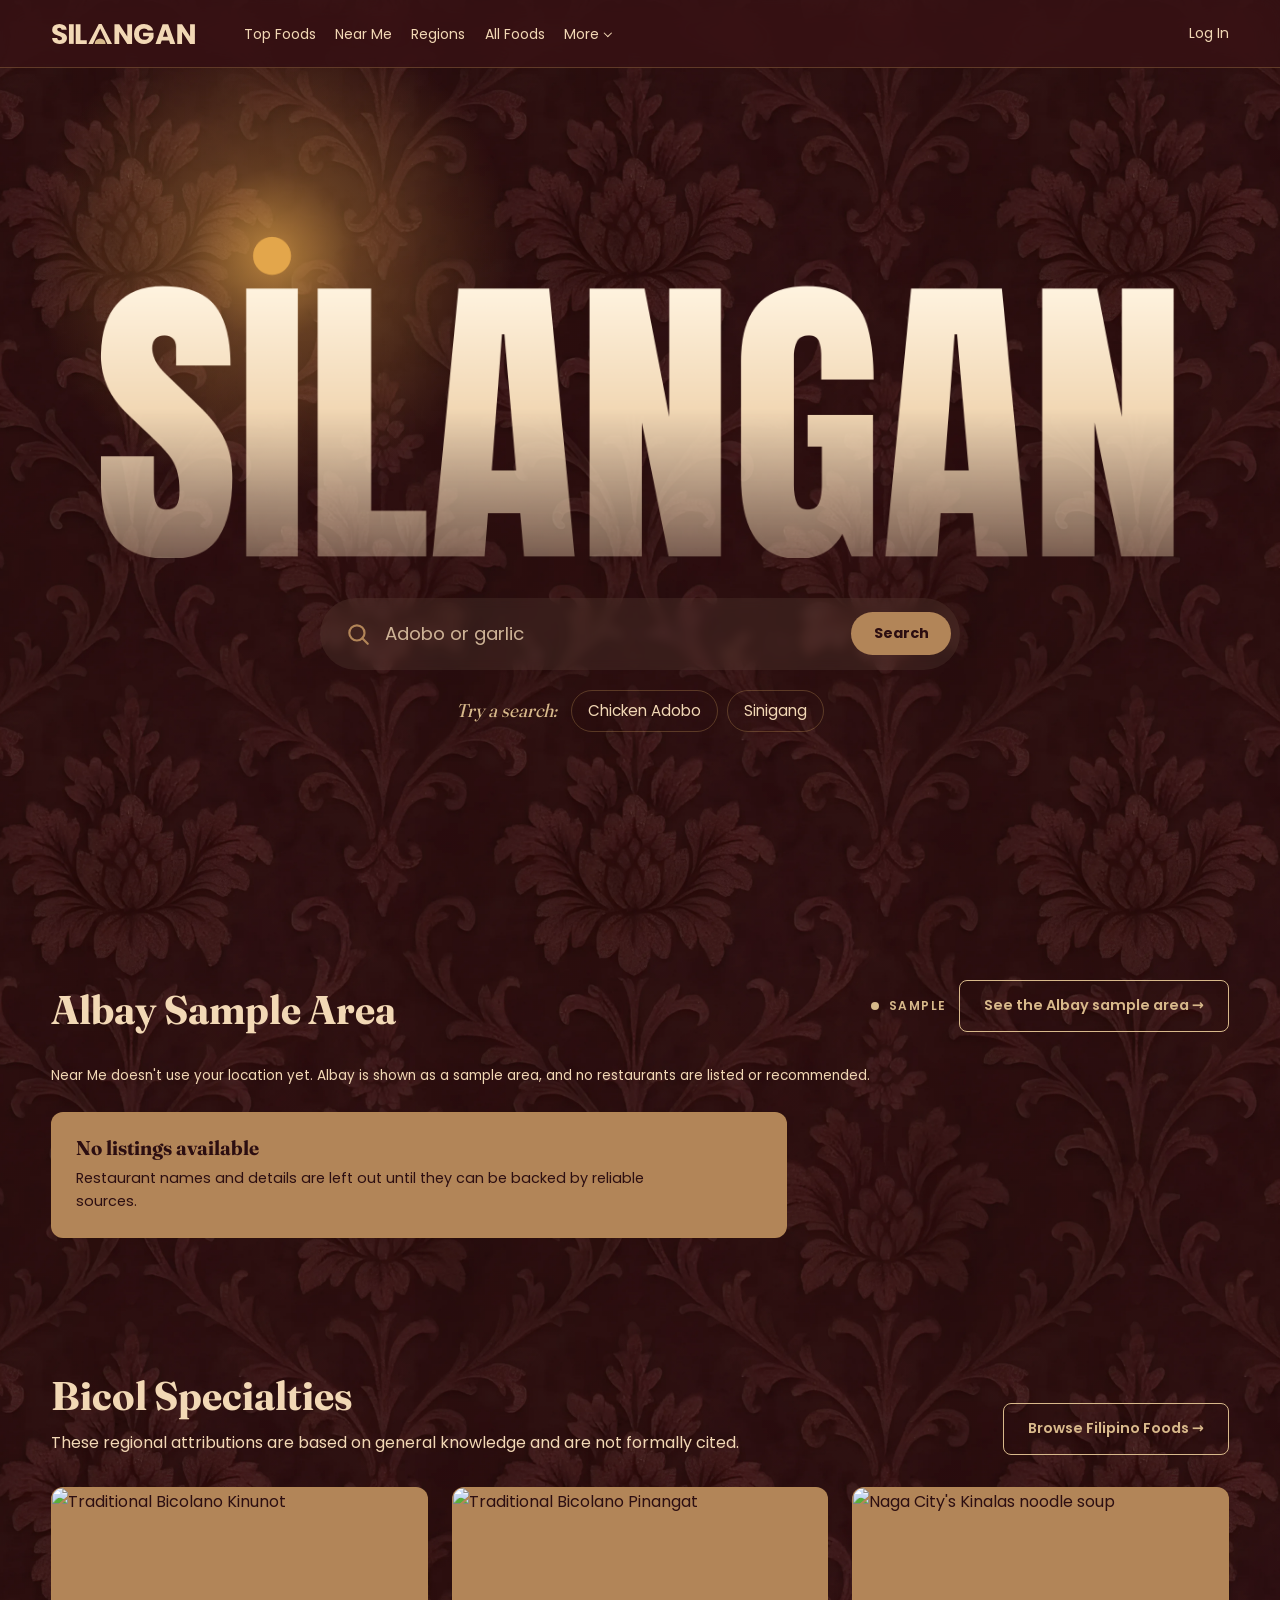
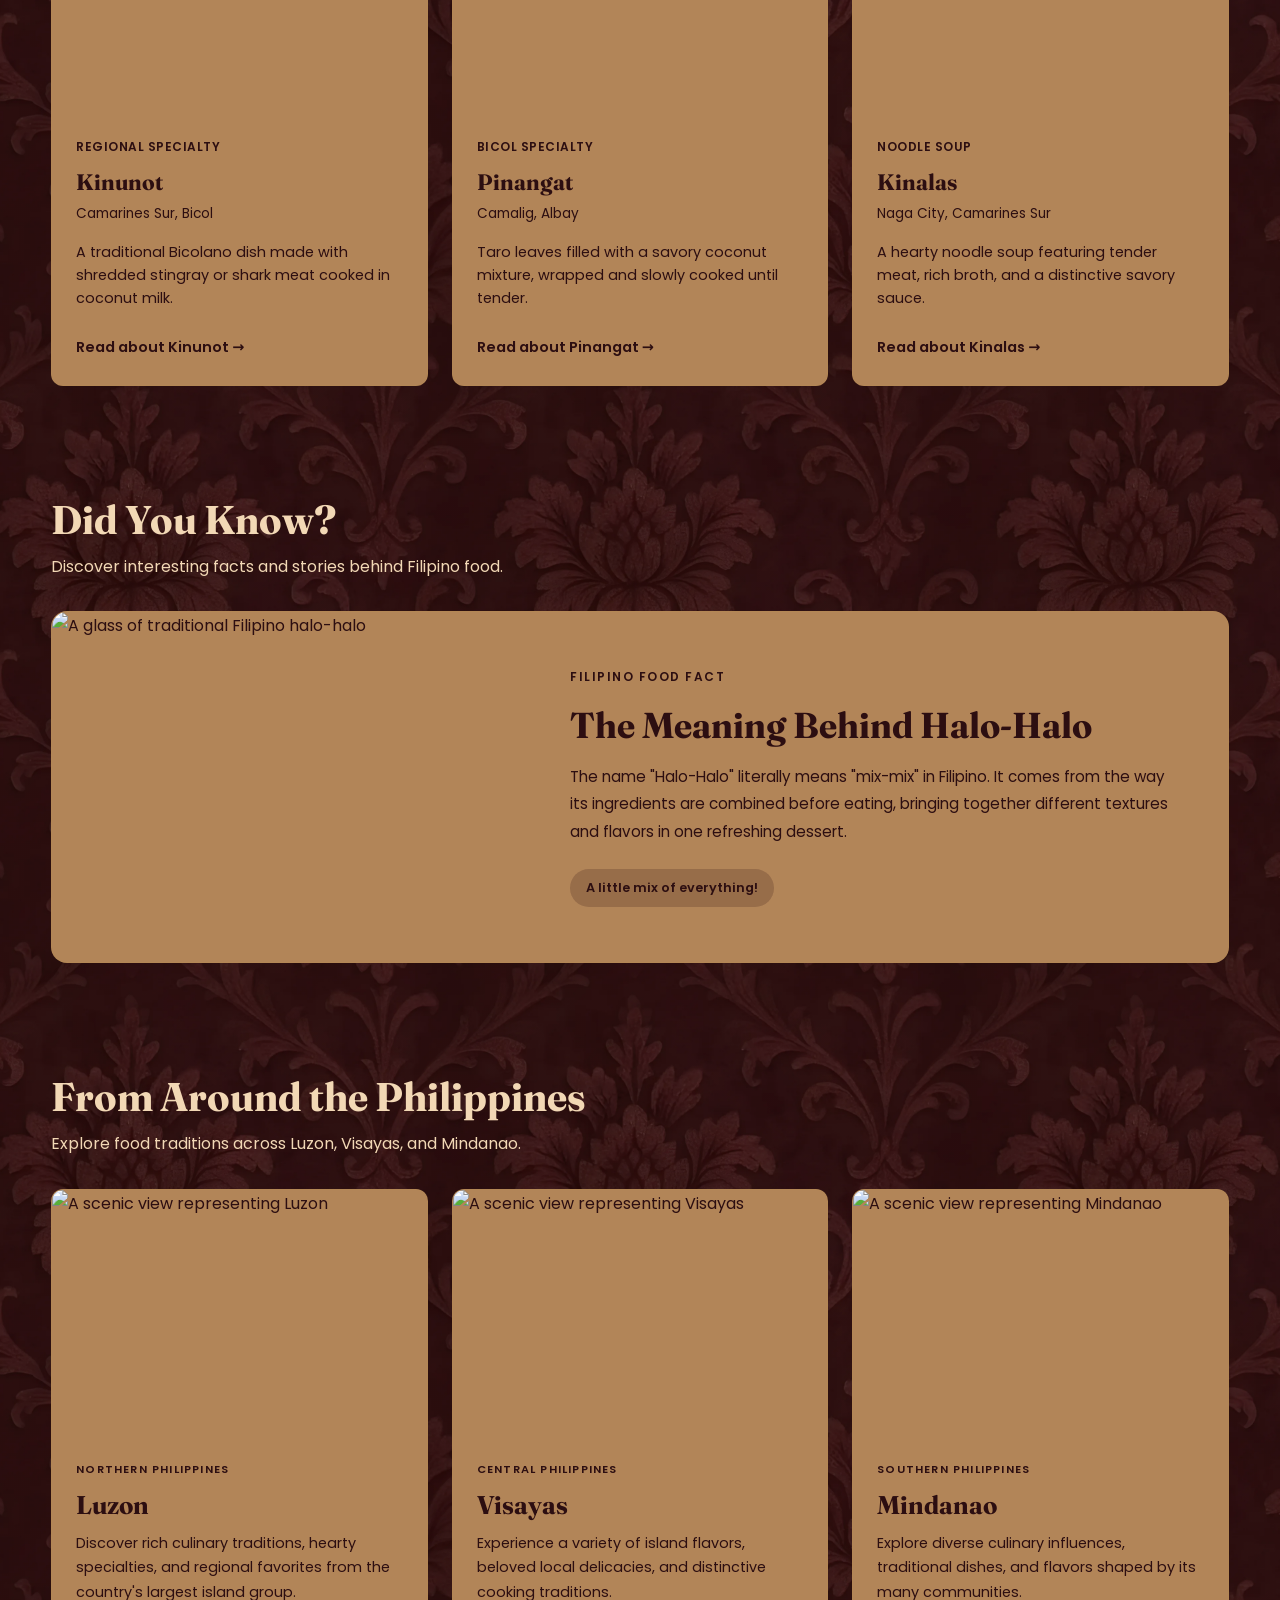
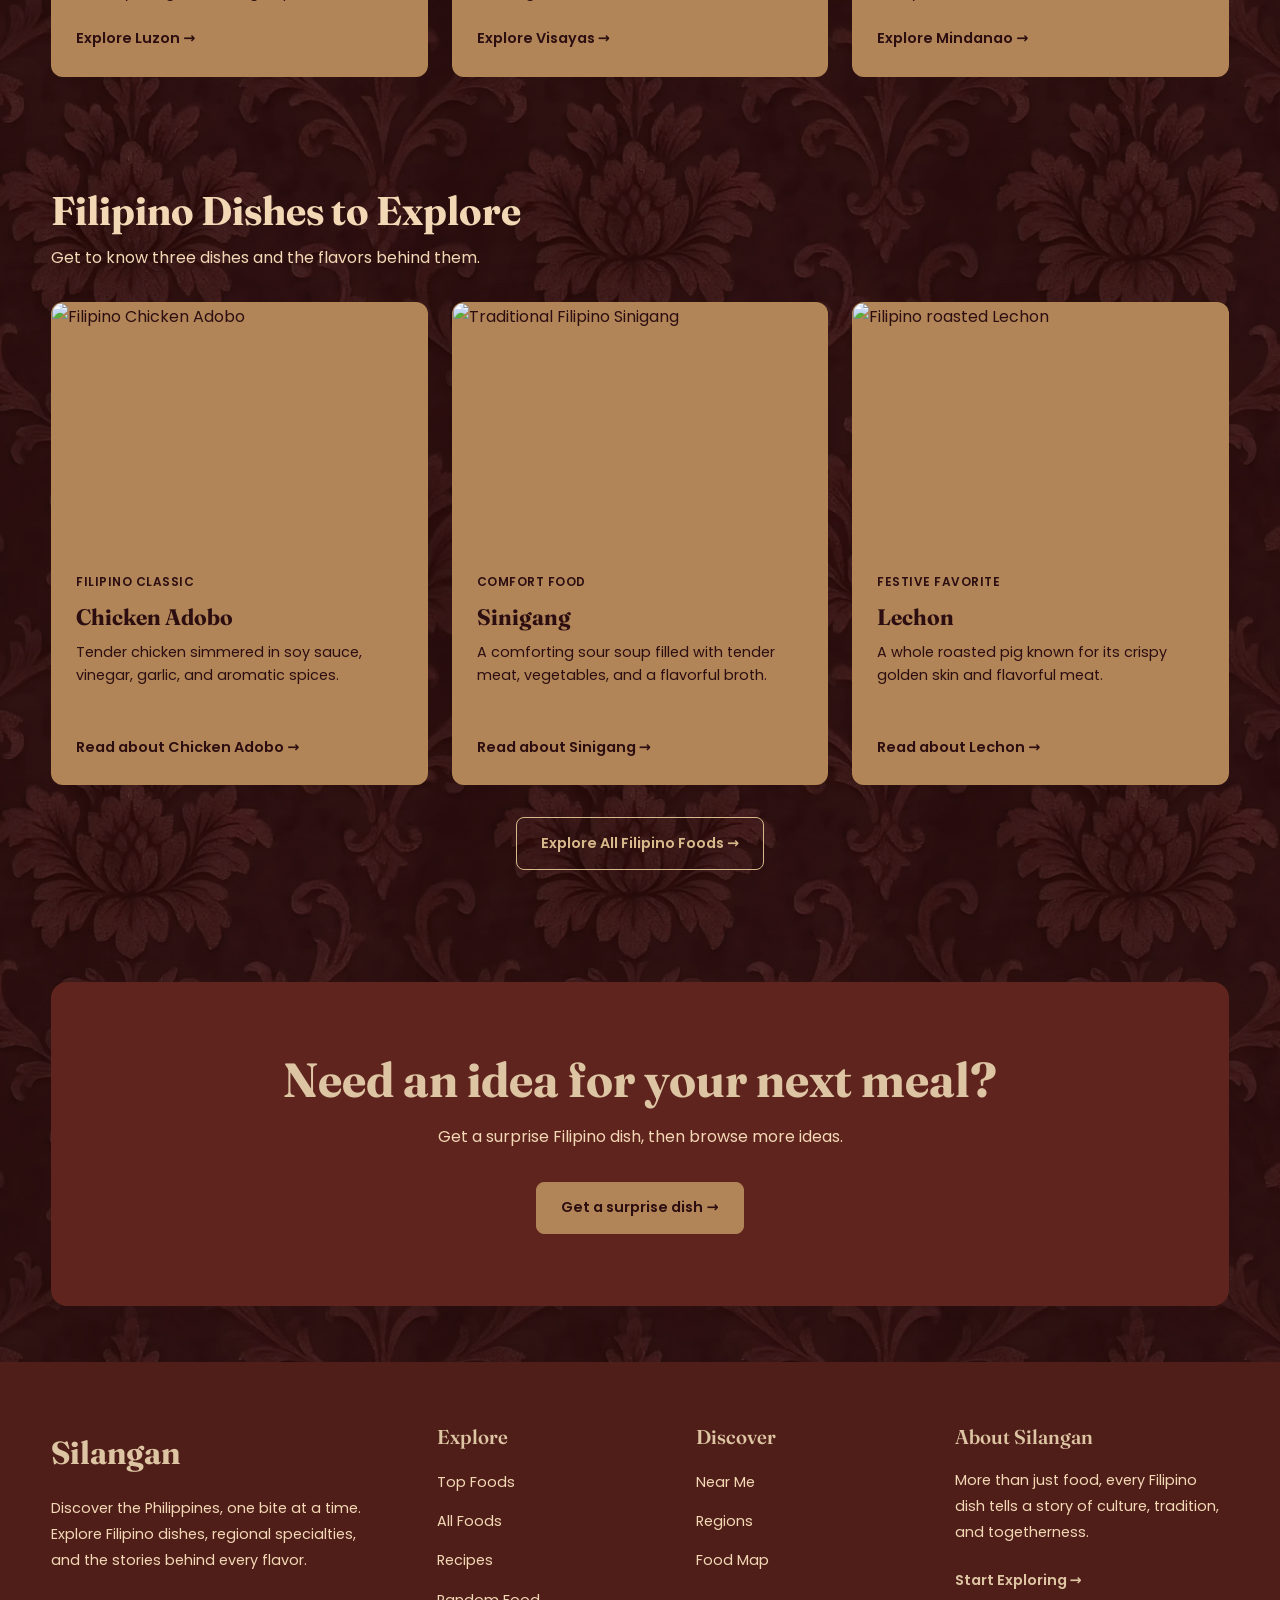
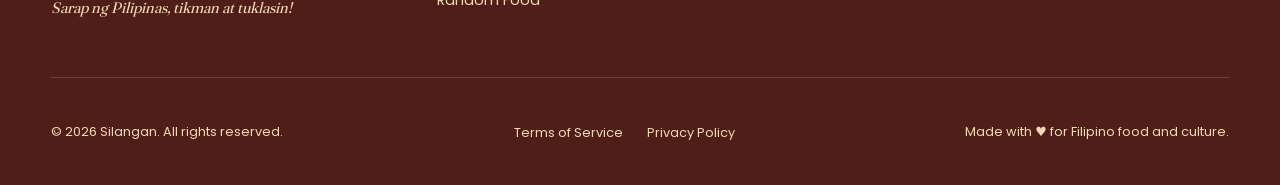
==== commit dfade368: "Add Silangan wordmark to home hero Replace hero heading and tagline with logo Add sun glow behind th" ====
--- a/index.html
+++ b/index.html
@@ -69,13 +69,13 @@
         <main id="main" tabindex="-1">
             <section class="hero full-bleed">
                 <div class="hero-content">
-                    <h1>
-                        Discover Filipino dishes, <em>region by region.</em>
+                    <h1 class="hero-logo">
+                        <img
+                            src="assets/images/logo/hero-logo.png"
+                            width="2400"
+                            height="702"
+                            alt="Silangan">
                     </h1>
-
-                    <p class="hero-tagline">
-                        Search Filipino dishes by name or ingredient.
-                    </p>
 
                     <form class="hero-search" action="#" method="get">
                         <img
@@ -84,6 +84,7 @@
                             height="24"
                             alt=""
                             aria-hidden="true">
+                            
                         <input
                             type="search"
                             name="q"
--- a/css/style.css
+++ b/css/style.css
@@ -91,11 +91,11 @@
 
     --color-background: #DDC5A3;
     --color-background-secondary: #F2D8B5;
-    --color-surface: #322C25;
+    --color-surface: #501E19;
     --color-card: #B28558;
 
     /*
-        Text on the red page is cream. Dark sangria (--color-ink) is for text on the light parts: cards, buttons, the header, chips and form fields.
+        Text on the red page is cream. Dark sangria (--color-ink) is for text on the light parts: cards, buttons, chips and form fields.
     */
 
     --color-text: #F2D8B5;
@@ -108,6 +108,7 @@
     --color-primary: #60241E;
     --color-secondary: #D8B98B;
     --color-accent: #8E2F3C;
+    --color-sun: #E3A64B;
 
     --color-white: #FFFFFF;
     --color-black: #000000;
@@ -156,11 +157,17 @@
 
     /*
 
-        HEADER: Only the background of the navigation bar and its dropdown. It is the same dark red as the page.
+        HEADER: The navigation bar is dark glass.
+            --header-bg is the see-through tint
+            --header-blur is how much the page behind it is blurred
+            --header-menu-bg is the almost solid tint behind the dropdown and the open phone menu
+            Keep --header-bg at 80% or more so the links stay readable.
 
     */
 
-    --header-bg: var(--page-bg);
+    --header-bg: color-mix(in srgb, var(--page-bg) 80%, transparent);
+    --header-menu-bg: color-mix(in srgb, var(--page-bg) 96%, transparent);
+    --header-blur: 14px;
 
     /*
 
@@ -173,6 +180,16 @@
 
     --page-texture: url('../assets/images/backgrounds/texture-burgundy.webp');
     --page-overlay: rgba(0, 0, 0, 0.3);
+
+    /*
+
+        SCROLLBAR: The page scrollbar. The track is darker than the page and the thumb is a dark red, so the bar stands out from the background.
+
+    */
+
+    --scrollbar-track: color-mix(in srgb, var(--color-black) 45%, var(--page-bg));
+    --scrollbar-thumb: color-mix(in srgb, var(--color-accent) 75%, var(--page-bg));
+    --scrollbar-thumb-hover: var(--color-accent);
 
     --shadow-card: 0 8px 24px rgba(14, 4, 5, 0.5);
 
@@ -208,7 +225,70 @@
     -webkit-text-size-adjust: 100%;
 }
 
+/*
+
+    Scrollbar: a dark red bar on a darker track, with no arrow buttons.
+    Chrome, Edge and Safari use the -webkit- rules, and only with a mouse.
+    A phone keeps its own thin scrollbar, which shows only while scrolling
+    and fades out, so it only gets the color. Firefox does not know the
+    -webkit- rules, so it gets scrollbar-color and scrollbar-width instead.
+    Chrome ignores the -webkit- rules once scrollbar-color is set, which is
+    why the Firefox rule is behind @supports.
+
+*/
+
+@media (pointer: fine) {
+
+    html::-webkit-scrollbar {
+        width: 14px;
+    }
+
+    html::-webkit-scrollbar-button {
+        display: none;
+    }
+
+    html::-webkit-scrollbar-track {
+        background-color: var(--scrollbar-track);
+    }
+
+    html::-webkit-scrollbar-thumb {
+        border: 3px solid var(--scrollbar-track);
+        border-radius: var(--radius-pill);
+
+        background-color: var(--scrollbar-thumb);
+    }
+
+    html::-webkit-scrollbar-thumb:hover {
+        background-color: var(--scrollbar-thumb-hover);
+    }
+}
+
+@media (pointer: coarse) {
+
+    html {
+        scrollbar-color: var(--scrollbar-thumb) transparent;
+    }
+}
+
+@supports not selector(::-webkit-scrollbar) {
+
+    html {
+        scrollbar-width: thin;
+        scrollbar-color: var(--scrollbar-thumb) var(--scrollbar-track);
+    }
+}
+
+/*
+
+    The flower texture tile is 754px wide on a 1920px screen. On smaller
+    screens it shrinks with the screen (39.27vw), so the same three
+    flowers still fit across instead of one zoomed-in flower.
+
+*/
+
 body {
+    --texture-width: clamp(150px, 39.27vw, 754px);
+
     overflow-x: clip;
 
     min-height: 100vh;
@@ -217,7 +297,7 @@
     color: var(--color-text);
     background-color: var(--page-bg);
     background-image: linear-gradient(var(--page-overlay), var(--page-overlay)), var(--page-texture);
-    background-size: auto, 754px 955px;
+    background-size: auto, var(--texture-width) calc(var(--texture-width) * 955 / 754);
     background-position: center top;
     background-repeat: repeat;
 
@@ -327,8 +407,9 @@
     padding: 0;
     border: 0;
 
+    clip-path: inset(50%);
+
     white-space: nowrap;
-    clip-path: inset(50%);
 }
 
 
@@ -401,6 +482,73 @@
     z-index: 10;
 }
 
+/*
+
+    The glass is a layer behind the nav, so the nav is not a backdrop root and
+    the dropdown can blur the page on its own.
+
+    The header is only as wide as .container, so the layer is stretched to the
+    full width of the screen the same way .full-bleed does it. Without this the
+    blur and tint stop at the edge of the container.
+
+*/
+
+.site-header::before {
+    content: "";
+
+    position: absolute;
+    inset: 0 calc(50% - 50vw);
+    z-index: -1;
+
+    background-color: var(--header-bg);
+    backdrop-filter: blur(var(--header-blur)) saturate(1.4);
+    -webkit-backdrop-filter: blur(var(--header-blur)) saturate(1.4);
+}
+
+/*
+
+    The open phone menu covers the page, so its glass is almost solid
+
+*/
+
+.site-header:has(.site-nav.is-open)::before {
+    background-color: var(--header-menu-bg);
+}
+
+/*
+
+    No backdrop-filter, or the visitor asked for less transparency: solid bar
+
+*/
+
+@supports not ((backdrop-filter: blur(1px)) or (-webkit-backdrop-filter: blur(1px))) {
+
+    .site-header::before,
+    .site-header:has(.site-nav.is-open)::before {
+        background-color: var(--page-bg);
+    }
+
+    .site-header .site-nav-dropdown-menu {
+        background-color: var(--page-bg);
+    }
+}
+
+@media (prefers-reduced-transparency: reduce) {
+
+    .site-header::before,
+    .site-header:has(.site-nav.is-open)::before {
+        background-color: var(--page-bg);
+        backdrop-filter: none;
+        -webkit-backdrop-filter: none;
+    }
+
+    .site-header .site-nav-dropdown-menu {
+        background-color: var(--page-bg);
+        backdrop-filter: none;
+        -webkit-backdrop-filter: none;
+    }
+}
+
 .site-nav {
     display: flex;
     align-items: center;
@@ -410,7 +558,6 @@
     border-bottom: 1px solid var(--color-border);
 
     color: var(--color-text);
-    background-color: var(--header-bg);
 }
 
 .site-nav-logo {
@@ -513,8 +660,10 @@
     border: 1px solid var(--color-border);
     border-radius: var(--radius-sm);
 
-    background-color: var(--header-bg);
+    background-color: var(--header-menu-bg);
     box-shadow: var(--shadow-card);
+    backdrop-filter: blur(var(--header-blur));
+    -webkit-backdrop-filter: blur(var(--header-blur));
 }
 
 .site-nav-dropdown-menu a {
@@ -793,34 +942,45 @@
     margin-inline: auto;
 }
 
-.hero h1 {
-    max-width: 14em;
-    margin: 0 auto 1.25rem;
-
-    color: var(--color-text);
-    text-shadow: 0 2px 16px color-mix(in srgb, var(--color-black) 50%, transparent);
-
-    font-size: clamp(2.5rem, 4.6vw, 3.5rem);
-    line-height: 1.05;
-    text-wrap: balance;
-}
-
-.hero h1 em {
-    display: block;
-
-    color: var(--color-secondary);
-
-    font-style: normal;
-}
-
-.hero-tagline {
-    margin: 0 auto 2rem;
-
-    color: var(--color-text-muted);
-
-    font-size: clamp(1.05rem, 1.7vw, 1.25rem);
-    font-style: italic;
-    line-height: 1.6;
+/*
+
+    The Silangan wordmark is the page's <h1>. The glow is drawn behind it
+    and centered on the sun above the I:
+        --glow-x and --glow-y move it onto the sun
+        --glow-size sets how far it spreads
+
+*/
+
+.hero .hero-logo {
+    --glow-x: 16.5%;
+    --glow-y: 6%;
+    --glow-size: 50%;
+
+    position: relative;
+
+    max-width: min(1100px, 100%);
+    margin: 0 auto 2.5rem;
+}
+
+.hero-logo::before {
+    content: "";
+
+    position: absolute;
+    top: var(--glow-y);
+    left: var(--glow-x);
+    z-index: -1;
+
+    width: var(--glow-size);
+    aspect-ratio: 1;
+
+    background: radial-gradient(
+        circle,
+        color-mix(in srgb, var(--color-sun) 75%, transparent) 0%,
+        color-mix(in srgb, var(--color-sun) 30%, transparent) 22%,
+        transparent 62%
+    );
+
+    transform: translate(-50%, -50%);
 }
 
 /*
@@ -1873,6 +2033,8 @@
 
         background-color: transparent;
         box-shadow: none;
+        backdrop-filter: none;
+        -webkit-backdrop-filter: none;
     }
 
     .site-nav-dropdown-menu a {
@@ -1990,14 +2152,6 @@
         --gutter-x: 1.25rem;
     }
 
-    .hero h1 {
-        font-size: clamp(2.25rem, 9vw, 2.5rem);
-    }
-
-    .hero-tagline {
-        margin-bottom: 1.5rem;
-    }
-
     .hero-search {
         gap: 0.7rem;
 
@@ -2111,7 +2265,8 @@
         --gutter-x: 1.25rem;
     }
 
-    .site-nav, .footer {
+    .site-nav,
+    .footer {
         --gutter-x: 1.25rem;
     }
 
@@ -2236,14 +2391,8 @@
         padding-block: 1rem;
     }
 
-    .hero h1 {
-        margin-bottom: 0.75rem;
-
-        font-size: clamp(2rem, 4vw, 2.75rem);
-    }
-
-    .hero-tagline {
-        margin-bottom: 1rem;
+    .hero .hero-logo {
+        margin-bottom: 1.25rem;
     }
 
     .search-suggestions {
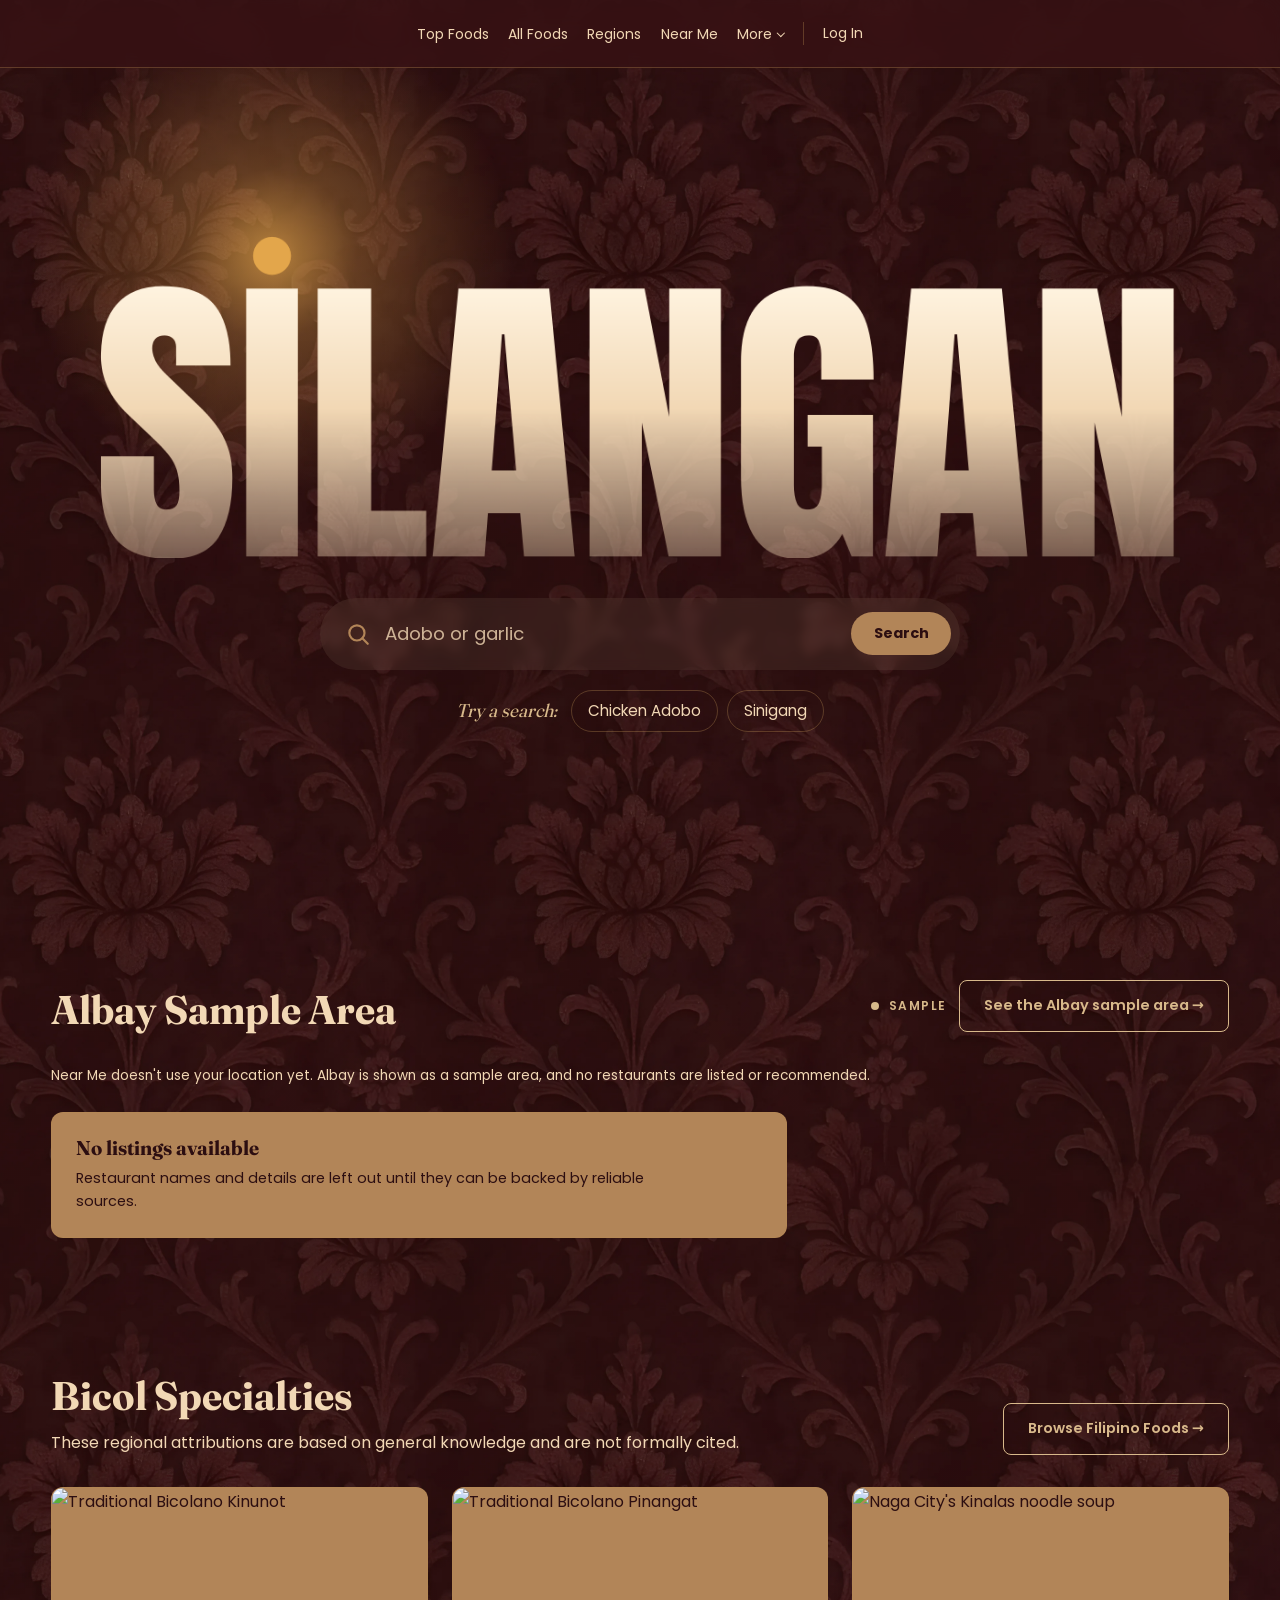
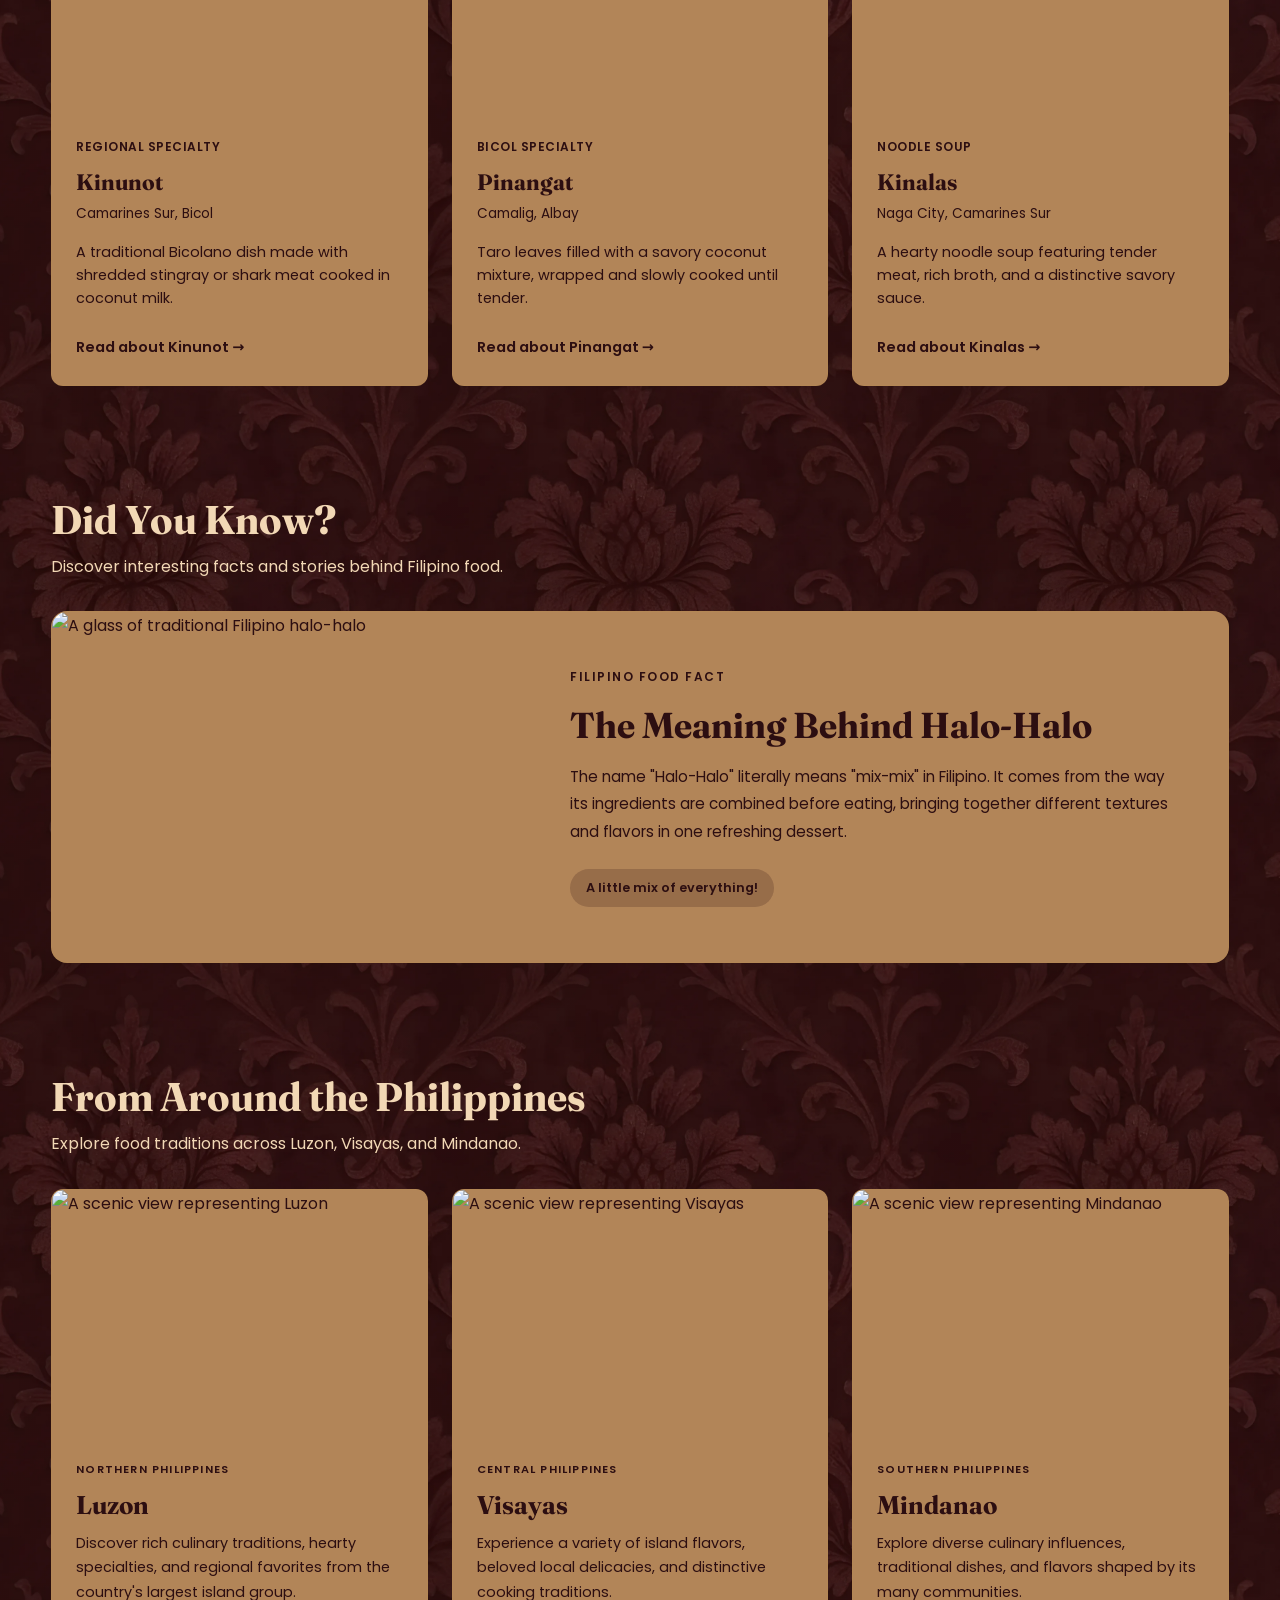
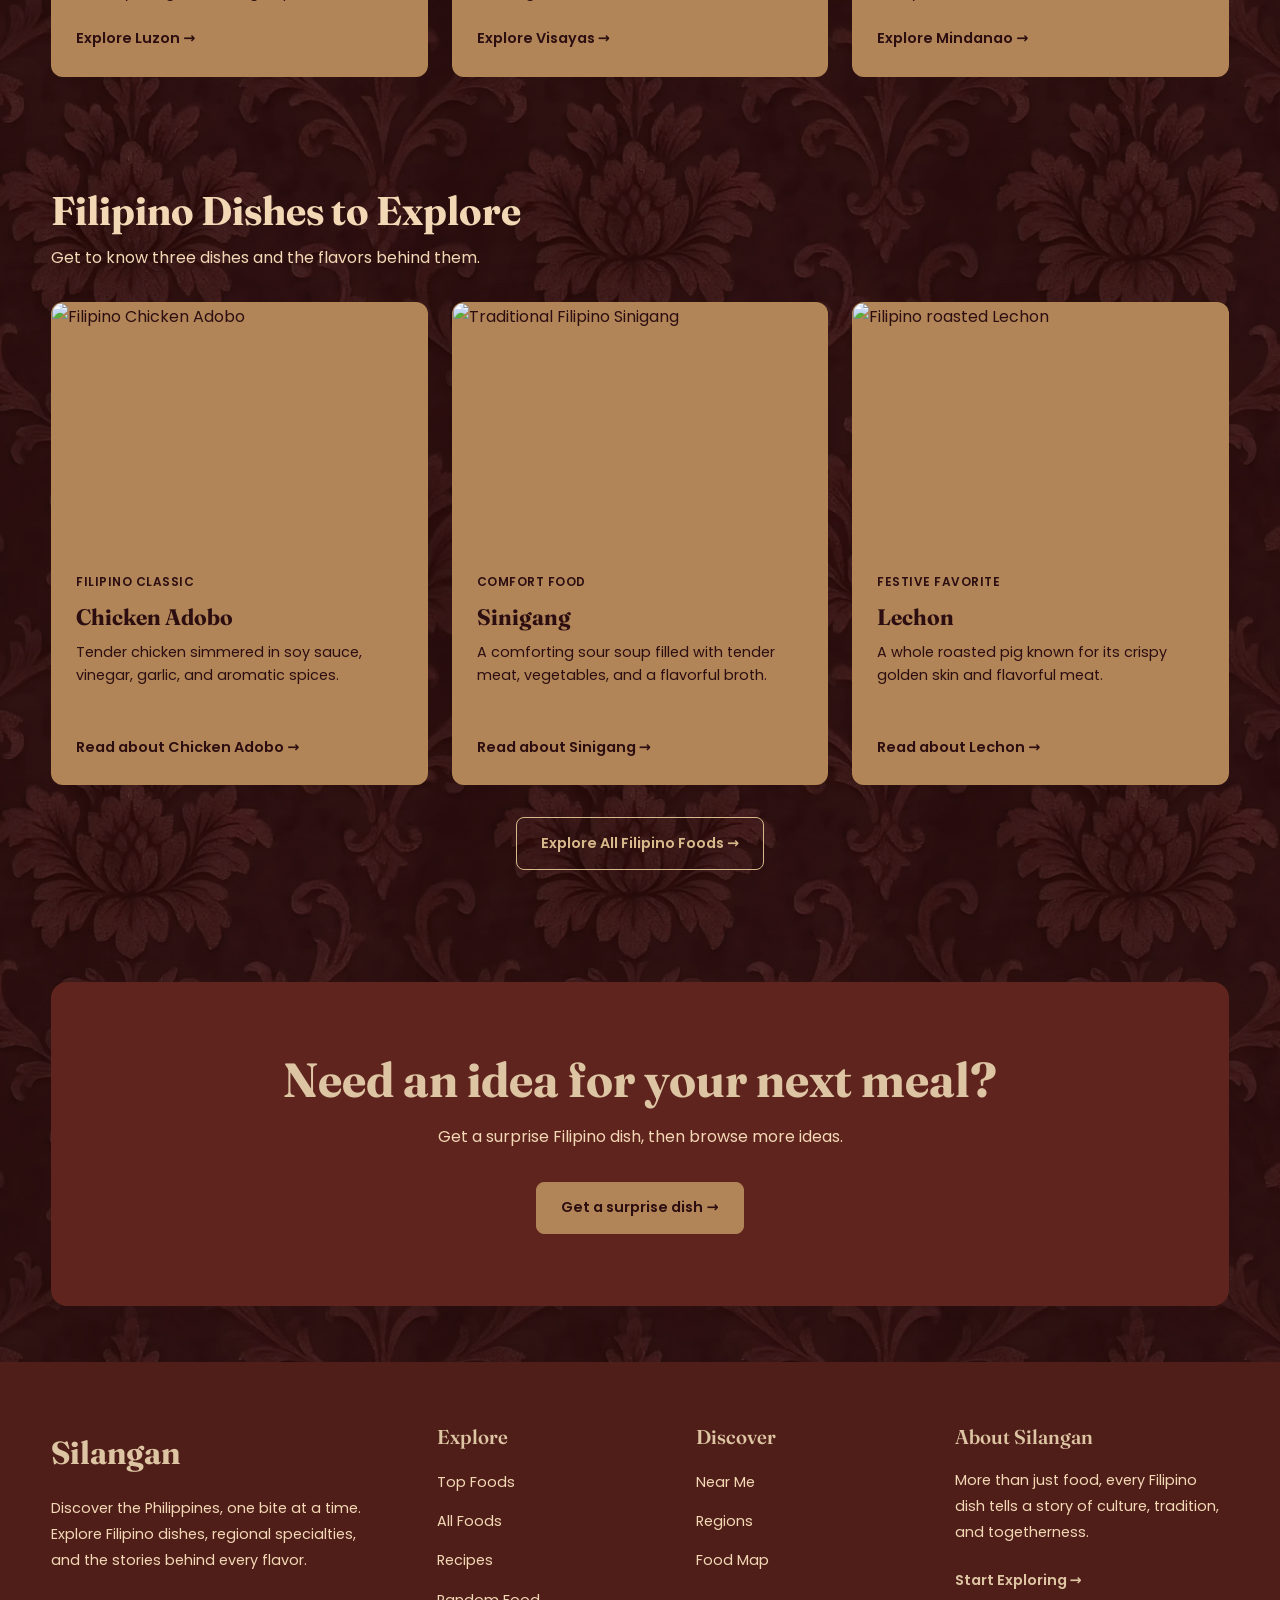
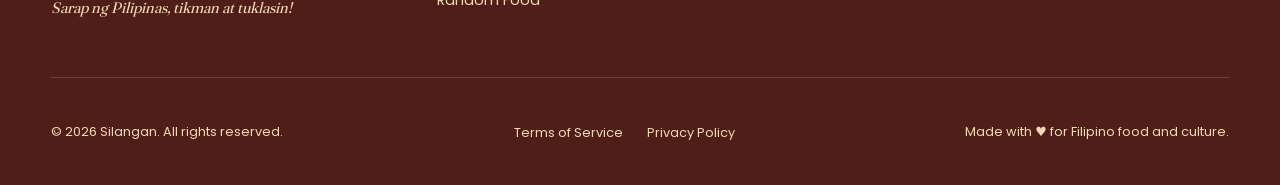
==== commit 9d1fb2bd: "Remove the header logo and center the nav links Delete the logo from the site header on every page a" ====
--- a/index.html
+++ b/index.html
@@ -19,14 +19,6 @@
 
         <header class="site-header">
             <nav class="site-nav full-bleed" aria-label="Main navigation">
-                <a href="index.html" class="site-nav-logo" aria-label="Silangan home">
-                    <img
-                        src="assets/images/logo/logo-light.svg"
-                        width="171"
-                        height="26"
-                        alt="Silangan">
-                </a>
-
                 <button
                     class="site-nav-toggle"
                     type="button"
@@ -43,9 +35,9 @@
 
                 <ul class="site-nav-links list-reset" id="site-nav-menu">
                     <li><a href="pages/top-foods.html">Top Foods</a></li>
+                    <li><a href="pages/foods.html">All Foods</a></li>
+                    <li><a href="pages/regions.html">Regions</a></li>
                     <li><a href="pages/near-me.html">Near Me</a></li>
-                    <li><a href="pages/regions.html">Regions</a></li>
-                    <li><a href="pages/foods.html">All Foods</a></li>
                     <li>
                         <details class="site-nav-dropdown">
                             <summary>More</summary>
--- a/css/style.css
+++ b/css/style.css
@@ -550,7 +550,10 @@
 }
 
 .site-nav {
+    --site-nav-gap: clamp(1.1rem, 1.5vw, 1.5rem);
+
     display: flex;
+    justify-content: center;
     align-items: center;
 
     min-height: var(--site-nav-height);
@@ -560,23 +563,12 @@
     color: var(--color-text);
 }
 
-.site-nav-logo {
-    display: inline-flex;
-    align-items: center;
-    flex-shrink: 0;
-}
-
-.site-nav-logo img {
-    width: auto;
-    height: 22px;
-}
-
 .site-nav-links {
     display: flex;
     align-items: center;
-    gap: clamp(1.1rem, 1.5vw, 1.5rem);
-
-    margin: 0 auto 0 3rem;
+    gap: var(--site-nav-gap);
+
+    margin: 0;
 }
 
 .site-nav-links a {
@@ -682,7 +674,9 @@
     gap: 1.25rem;
     flex-shrink: 0;
 
-    margin-left: auto;
+    margin-left: var(--site-nav-gap);
+    padding-left: var(--site-nav-gap);
+    border-left: 1px solid var(--color-border);
 }
 
 .site-nav-cta {
@@ -1869,10 +1863,8 @@
 
     /* Site nav: tighten spacing so the links, More menu and Log In still fit on one row */
 
-    .site-nav-links {
-        gap: 1rem;
-
-        margin-left: 2rem;
+    .site-nav {
+        --site-nav-gap: 1rem;
     }
 }
 
@@ -1904,10 +1896,6 @@
 
         max-height: 100vh;
         max-height: 100dvh;
-    }
-
-    .site-nav-logo {
-        order: 1;
     }
 
     /* The hamburger button */
@@ -1916,7 +1904,6 @@
         display: inline-flex;
         justify-content: center;
         align-items: center;
-        order: 2;
 
         width: 44px;
         height: 44px;
@@ -1973,7 +1960,6 @@
         align-items: stretch;
         gap: 0;
         flex: 0 0 100%;
-        order: 3;
 
         margin: 0.75rem 0 0;
         padding-top: 0.25rem;
@@ -1990,6 +1976,7 @@
         padding: 0.8rem 0;
 
         font-size: 1rem;
+        text-align: center;
     }
 
     /* Log In: hidden until the menu is opened */
@@ -2000,10 +1987,10 @@
         align-items: stretch;
         gap: 0.75rem;
         flex: 0 0 100%;
-        order: 4;
 
         margin: 0;
         padding: 1rem 0 0.5rem;
+        border-left: 0;
     }
 
     .site-nav-cta {
@@ -2015,7 +2002,7 @@
 
     .site-nav-dropdown > summary {
         display: flex;
-        justify-content: space-between;
+        justify-content: center;
 
         padding: 0.8rem 0;
 
@@ -2027,7 +2014,7 @@
 
         min-width: 0;
         margin: 0;
-        padding: 0 0 0.4rem 1rem;
+        padding: 0 0 0.4rem;
         border: 0;
         border-radius: 0;
 
@@ -2405,7 +2392,6 @@
 
 @media (max-width: 900px), (any-pointer: coarse) {
 
-    .site-nav-logo,
     .site-nav-links a,
     .site-nav-actions a,
     .breadcrumb a,
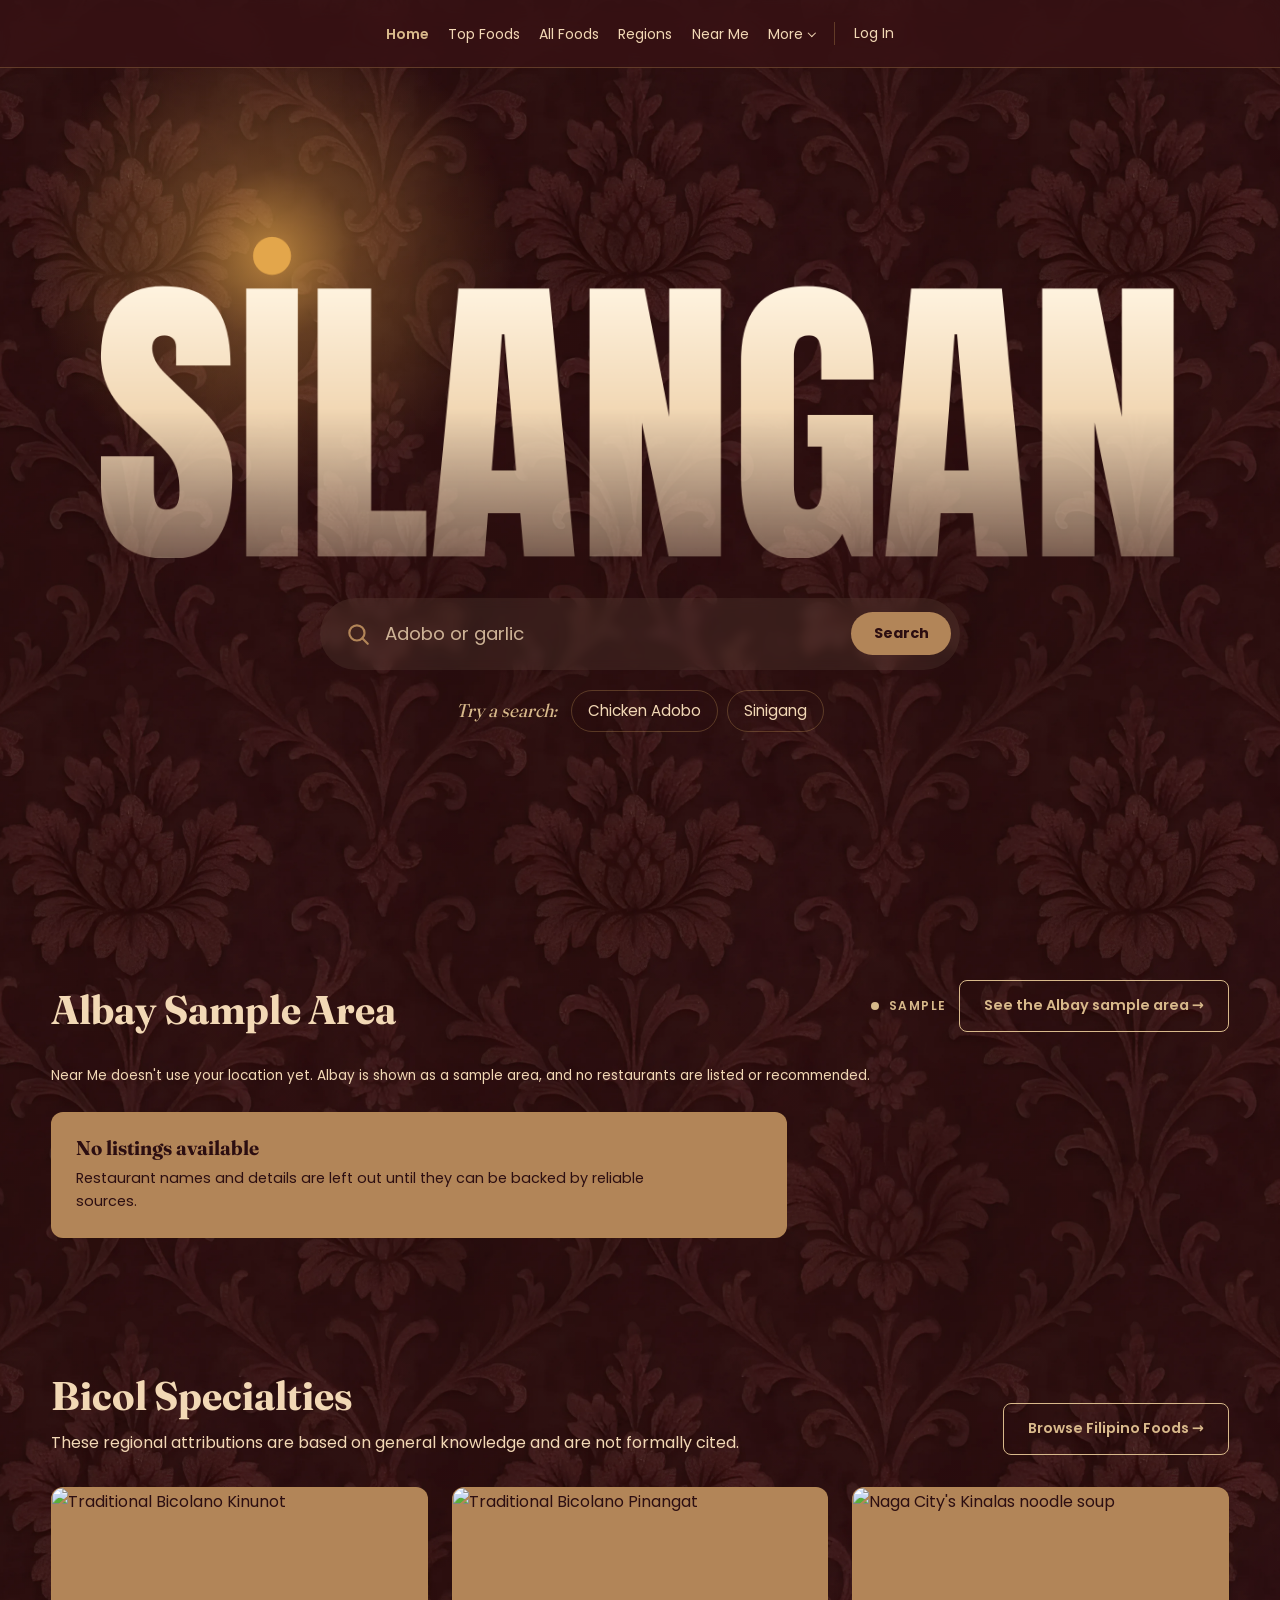
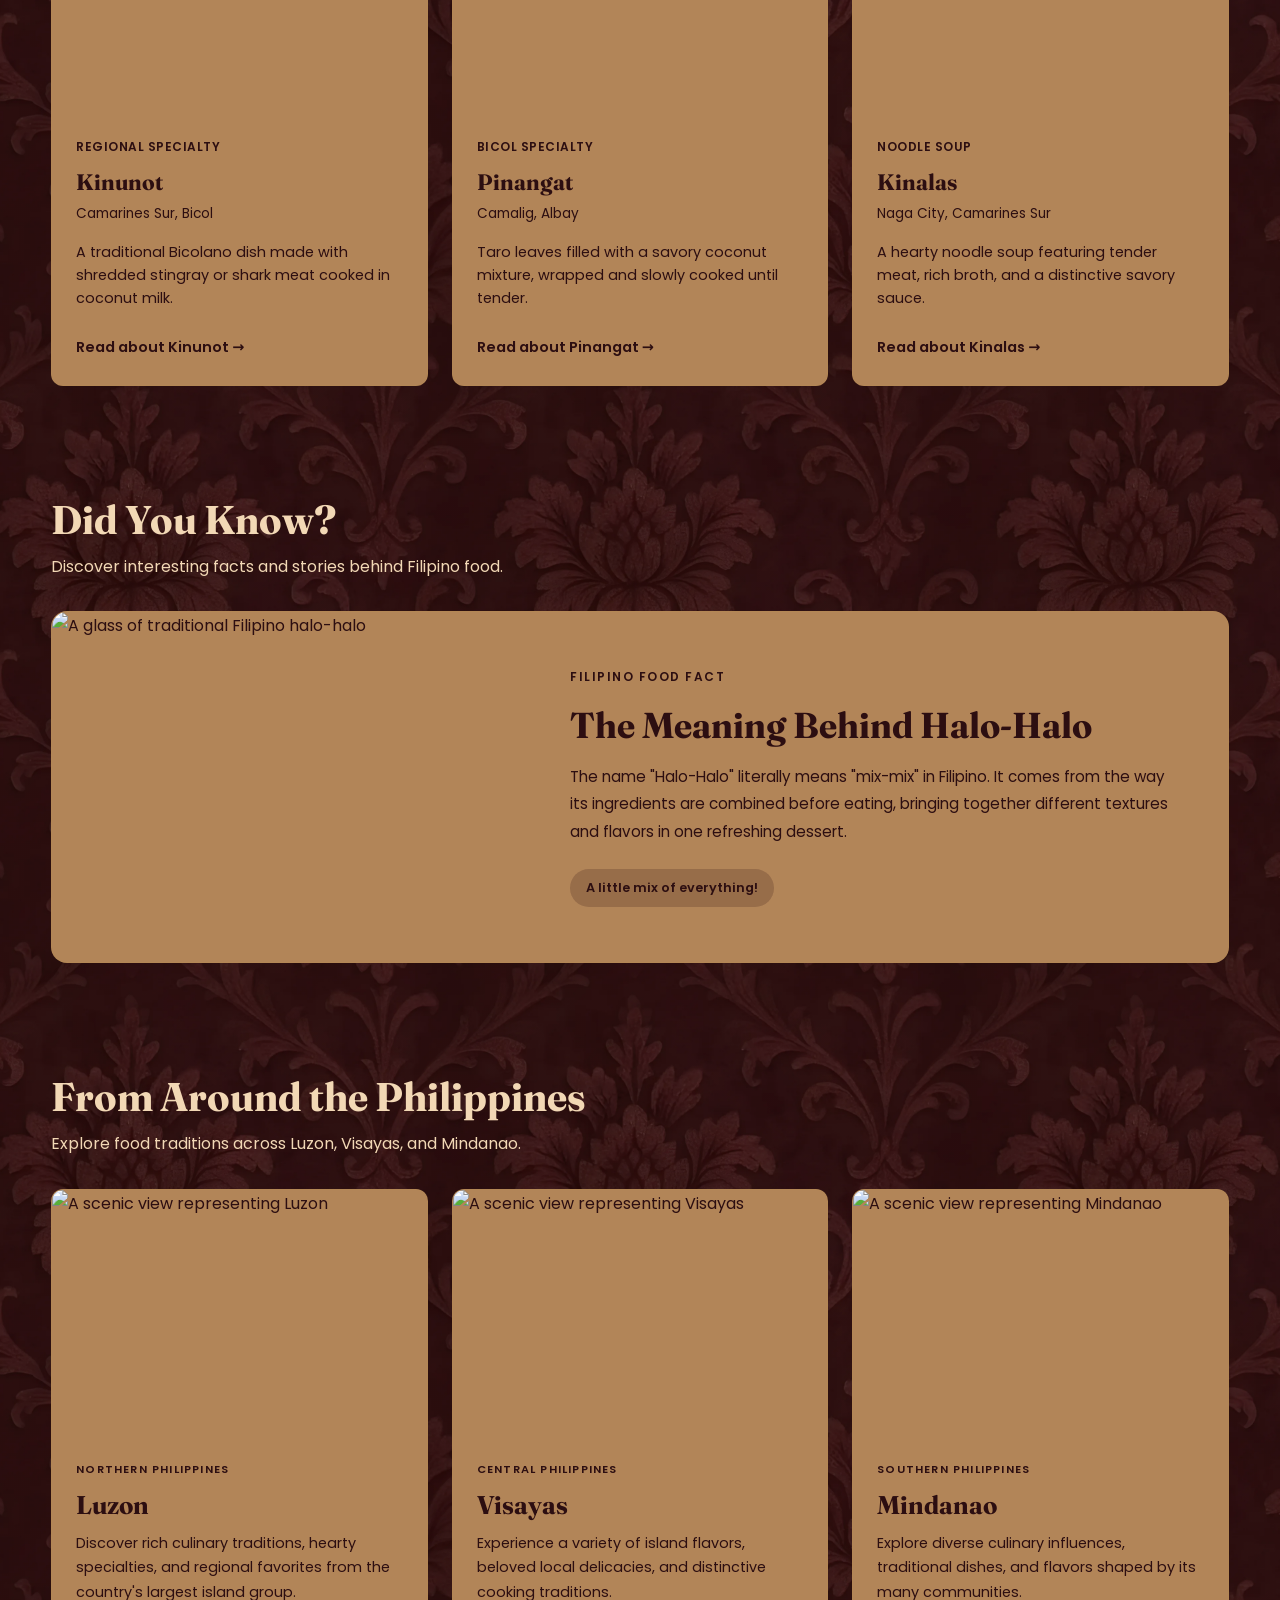
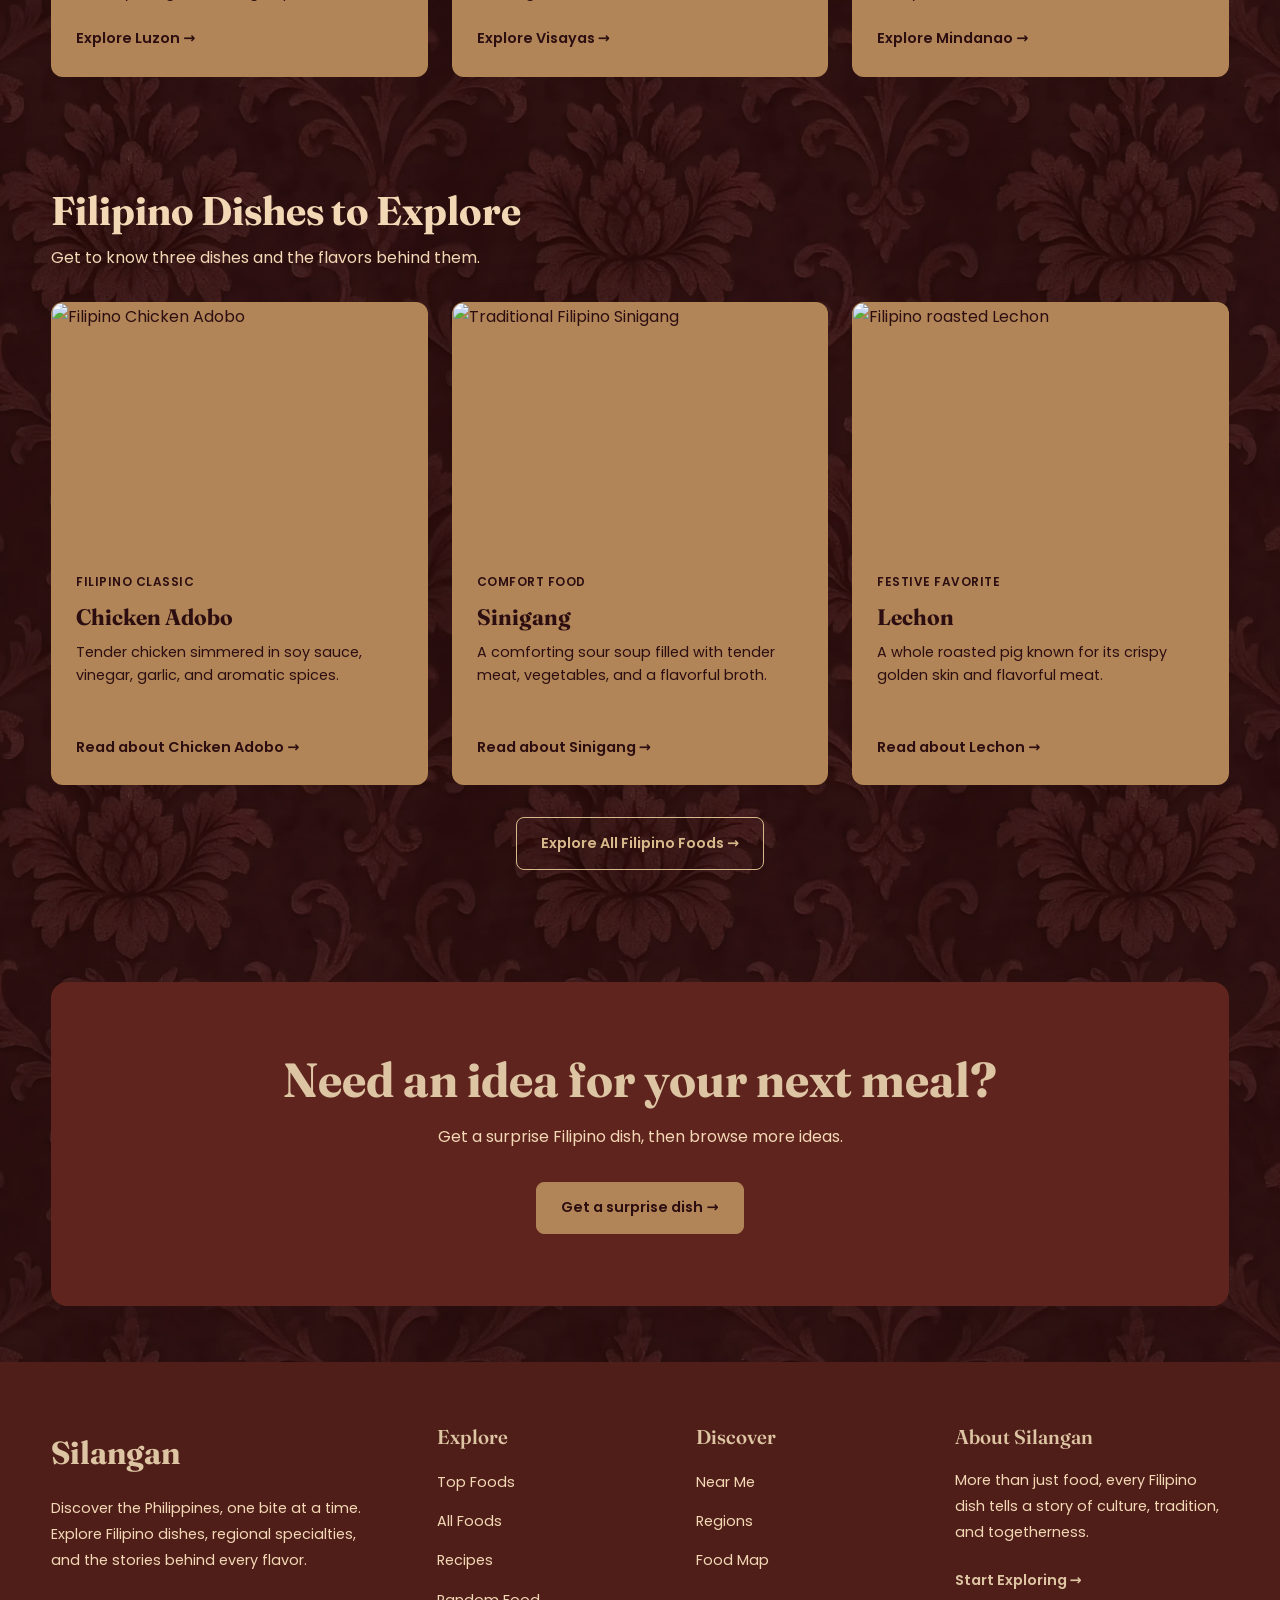
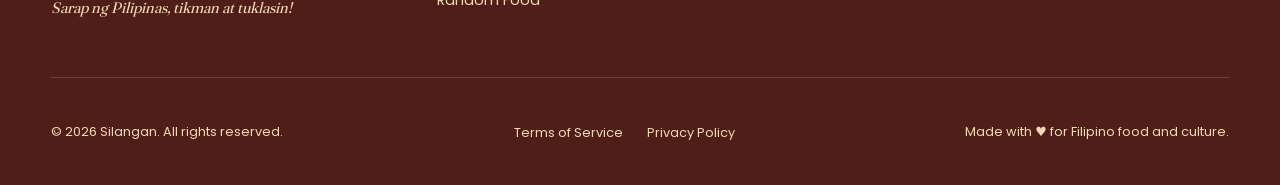
==== commit d55793a7: "Add Home link to the site navigation Add Home before Top Foods in the header nav on every page Mark " ====
--- a/index.html
+++ b/index.html
@@ -34,6 +34,7 @@
                 </button>
 
                 <ul class="site-nav-links list-reset" id="site-nav-menu">
+                    <li><a href="index.html" aria-current="page">Home</a></li>
                     <li><a href="pages/top-foods.html">Top Foods</a></li>
                     <li><a href="pages/foods.html">All Foods</a></li>
                     <li><a href="pages/regions.html">Regions</a></li>
--- a/css/style.css
+++ b/css/style.css
@@ -18,6 +18,14 @@
     font-family: 'Fraunces';
     src: url('../assets/fonts/Fraunces_72pt-Bold.woff2') format('woff2');
     font-weight: 700;
+    font-style: normal;
+    font-display: swap;
+}
+
+@font-face {
+    font-family: 'Anton';
+    src: url('../assets/fonts/Anton-Regular.woff2') format('woff2');
+    font-weight: 400;
     font-style: normal;
     font-display: swap;
 }
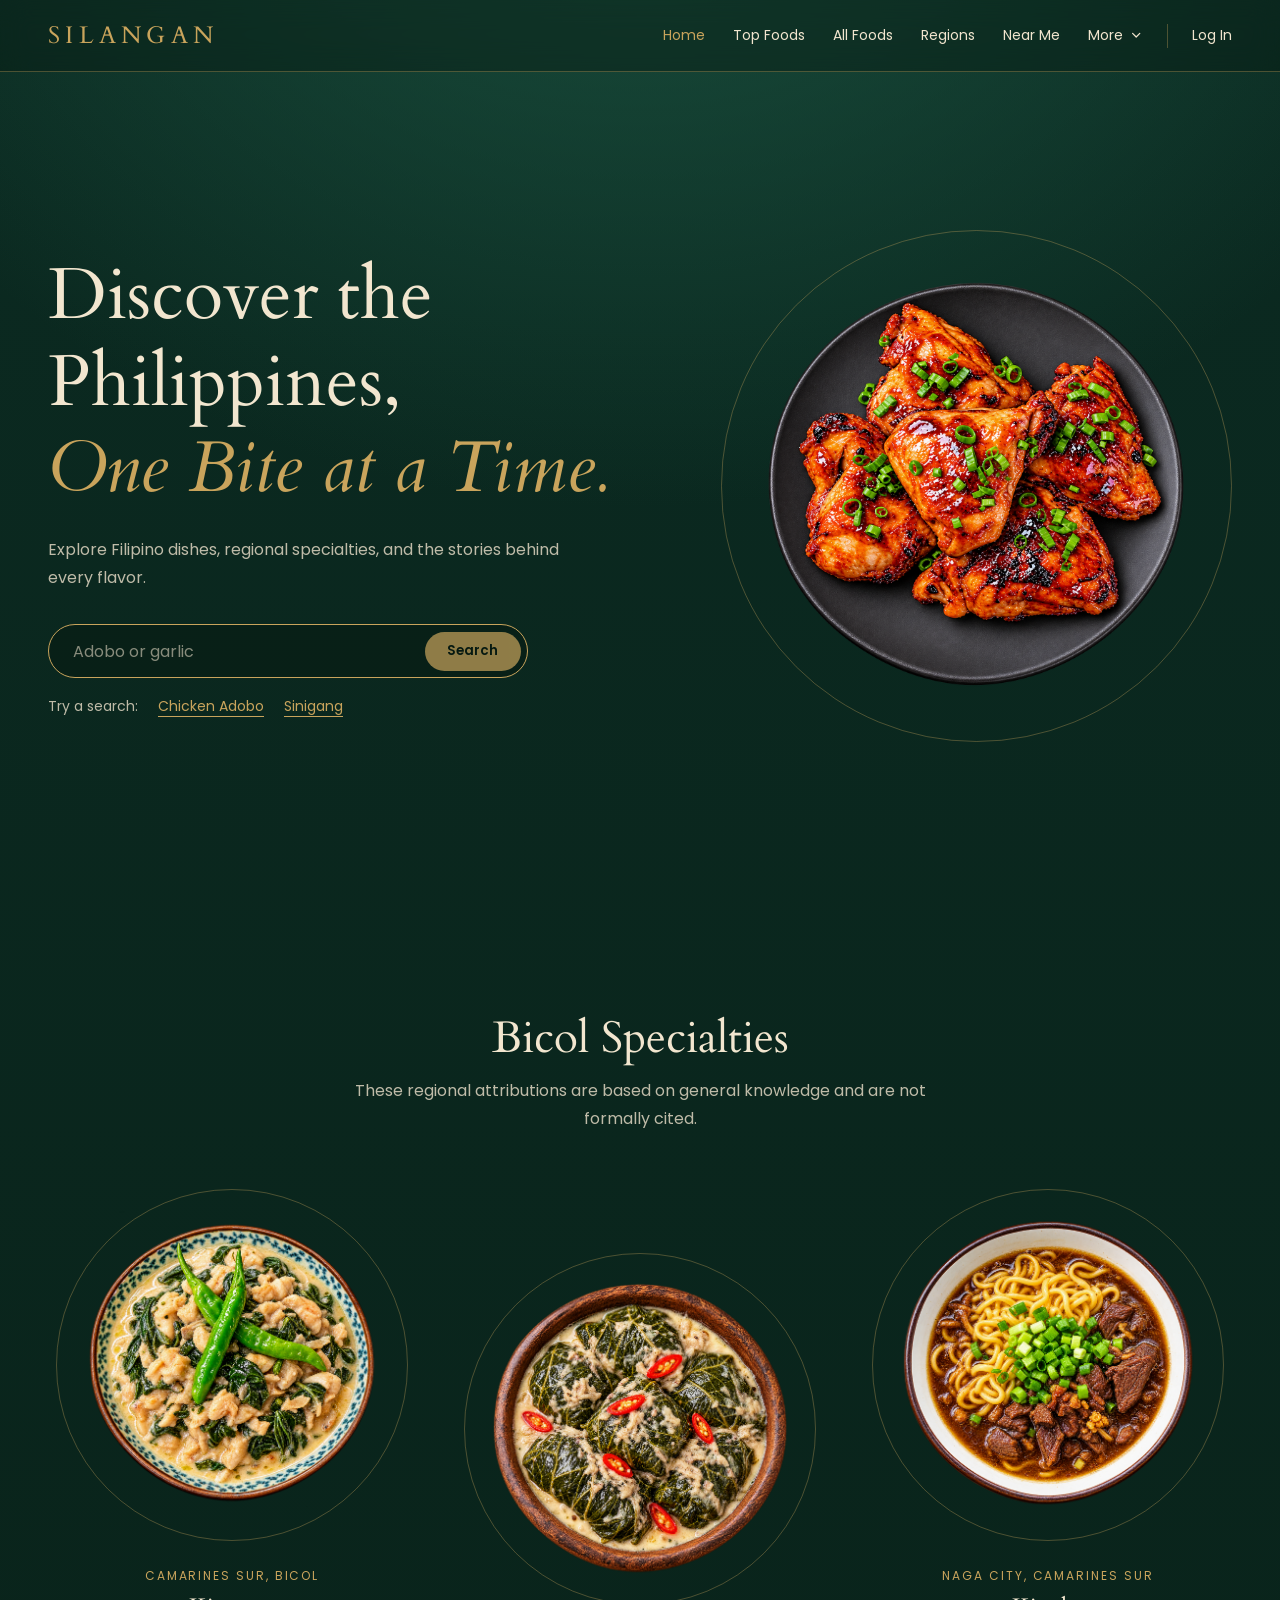
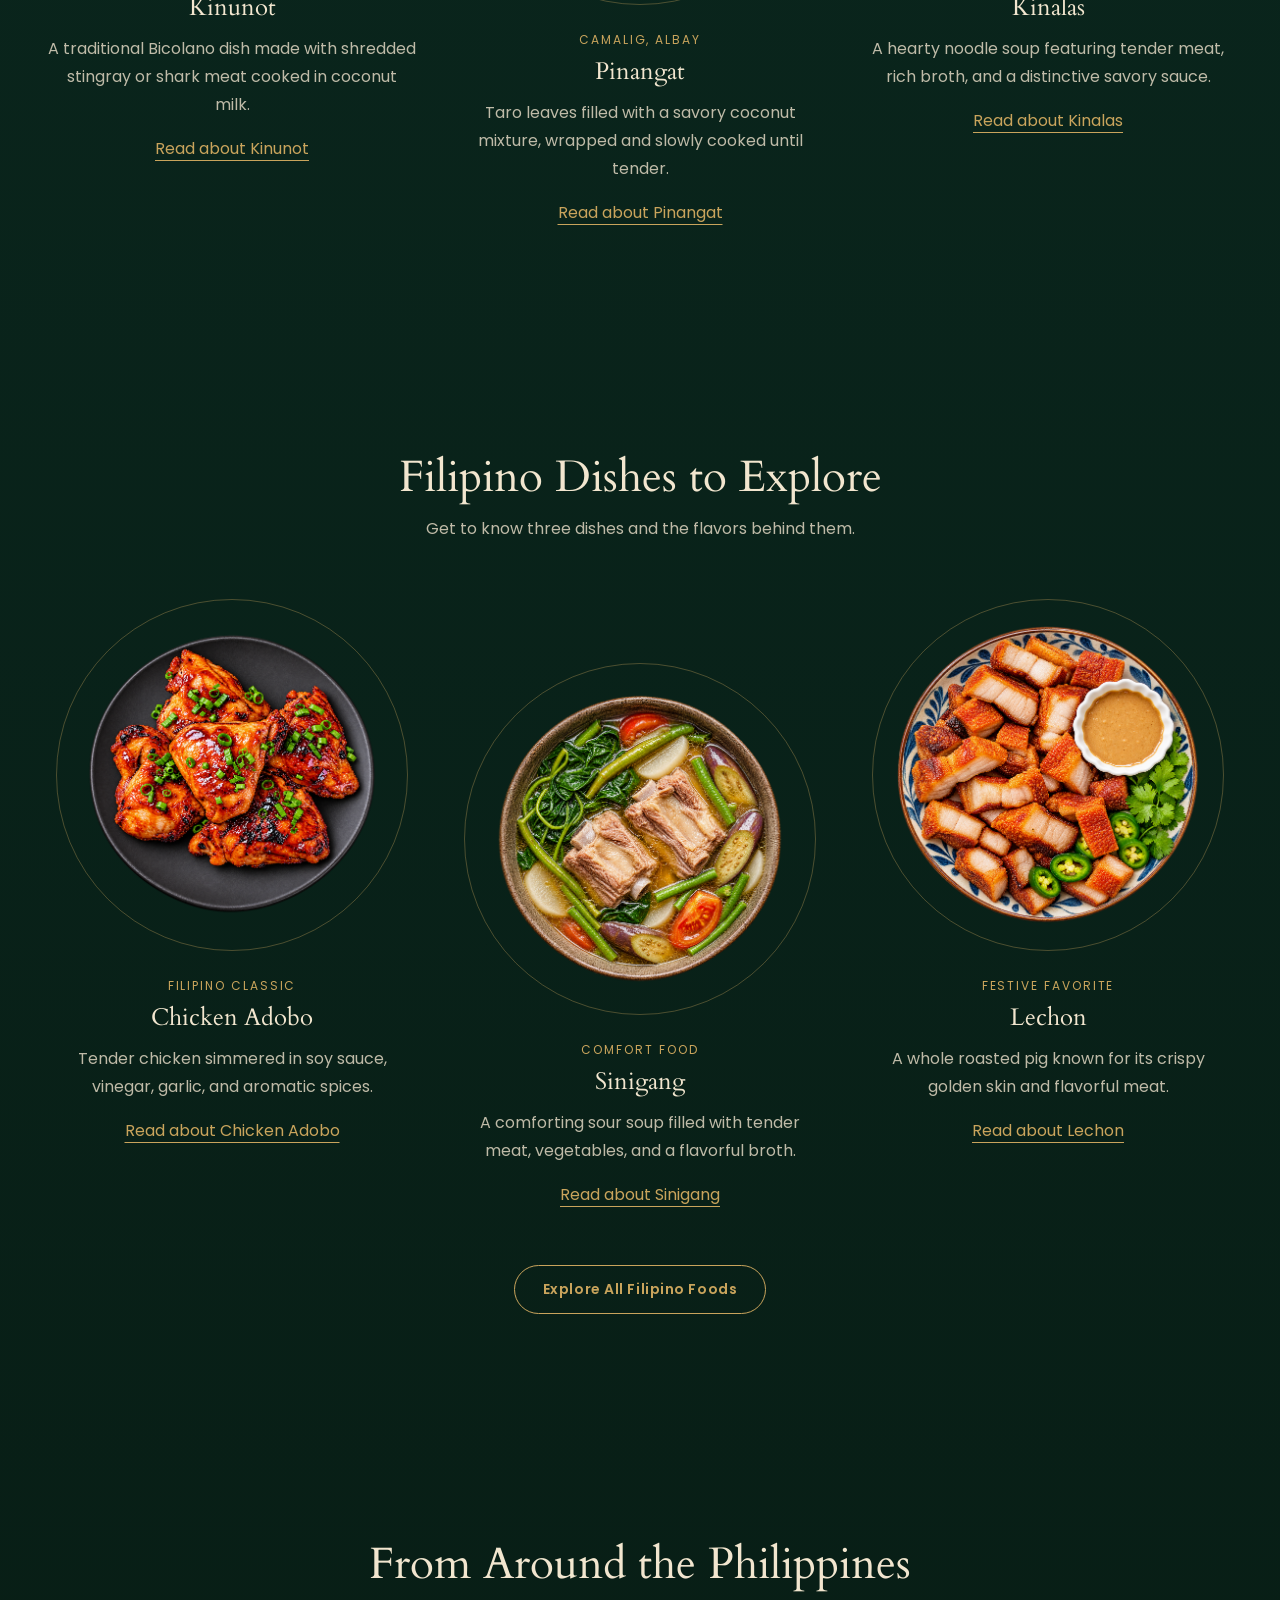
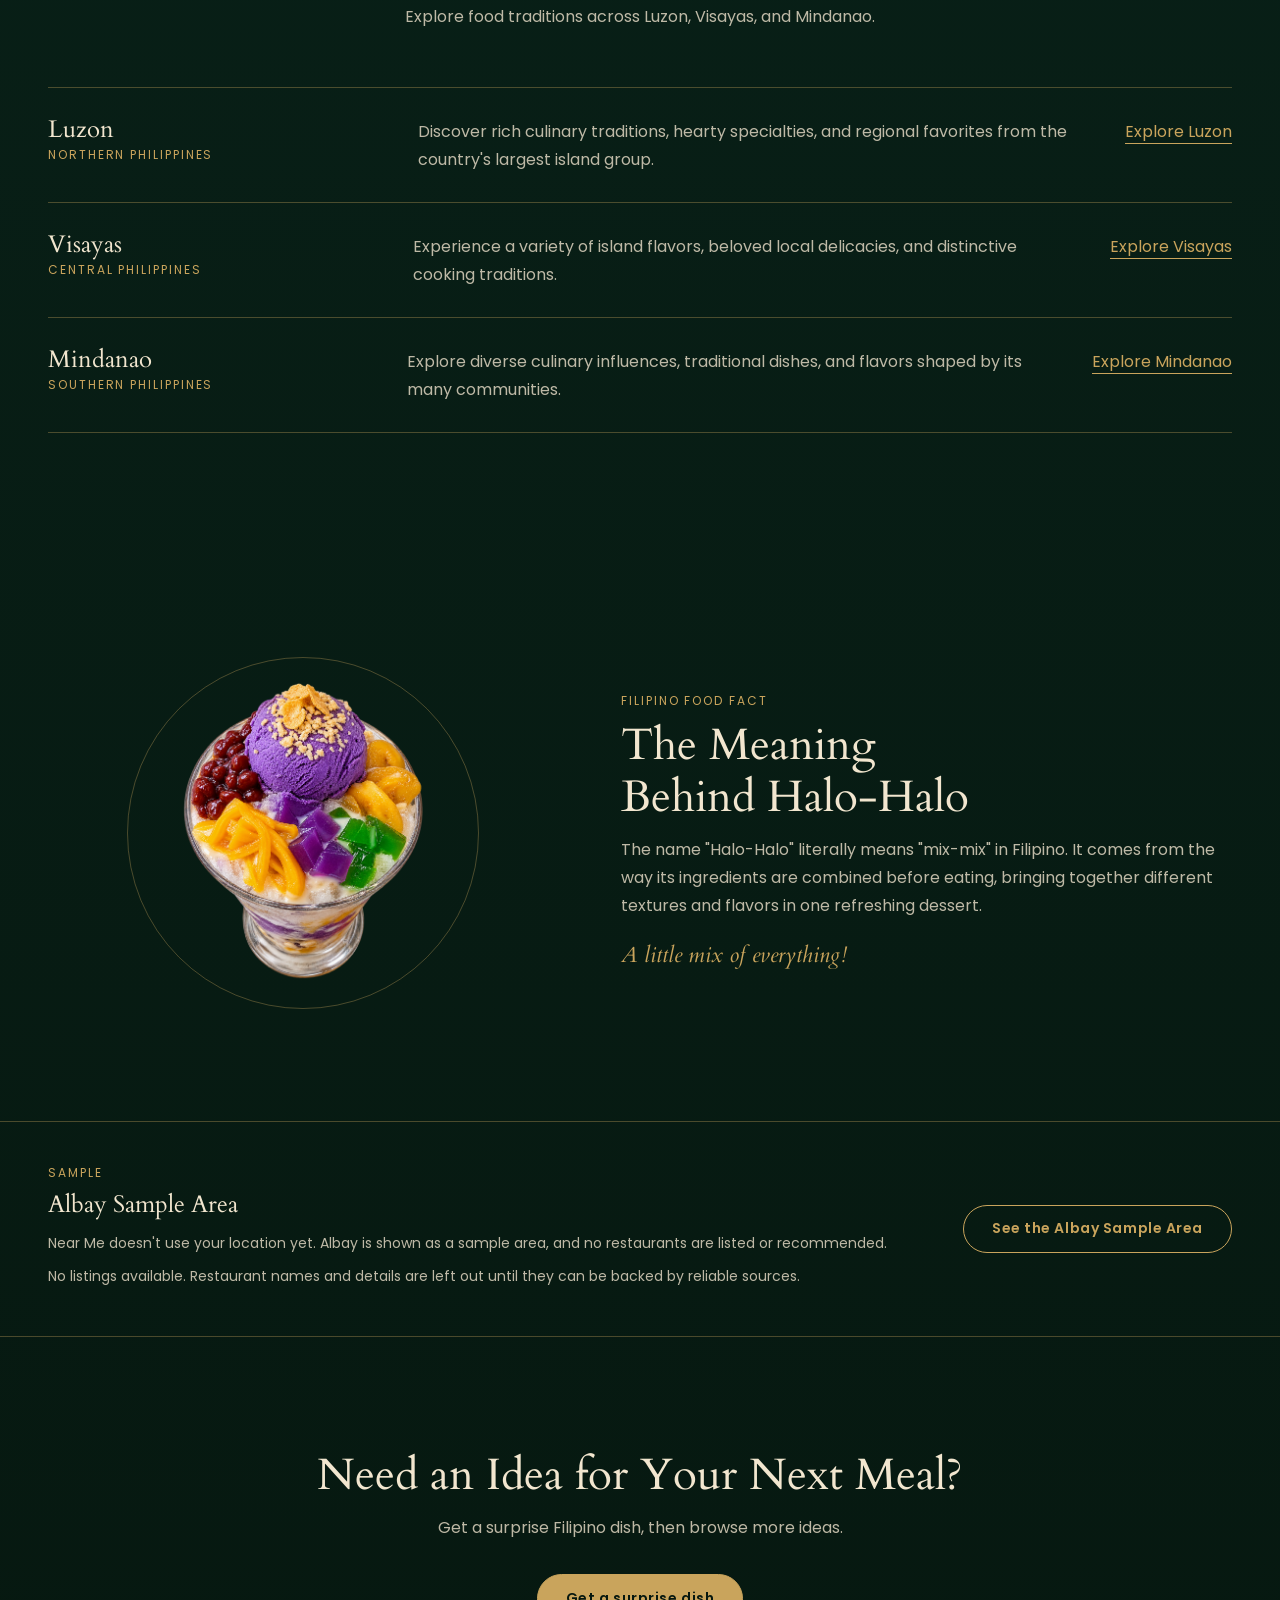
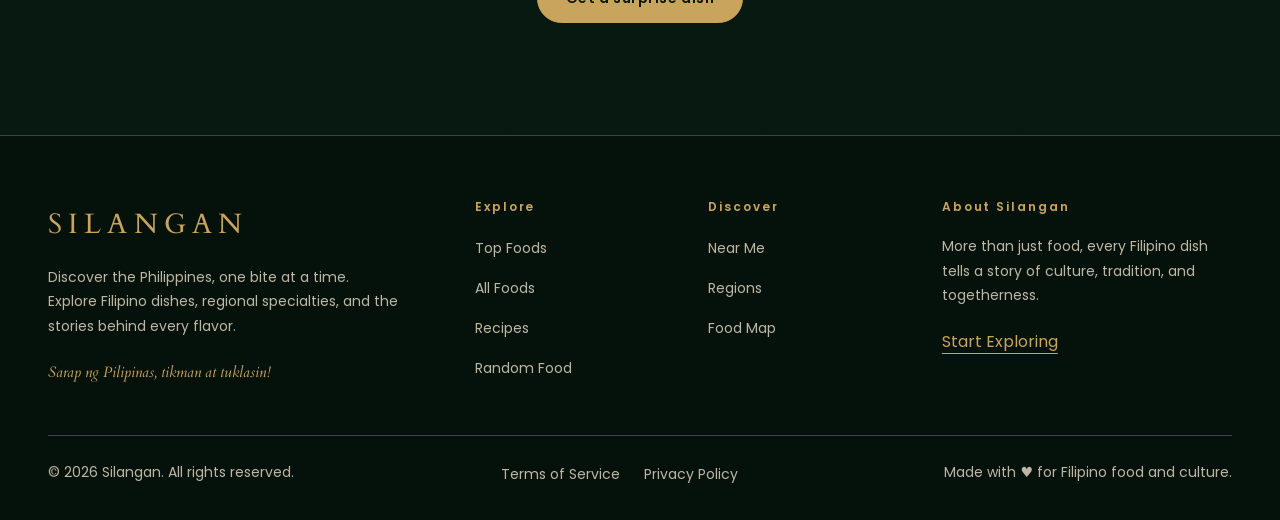
==== commit 73f7880b: "Redesign the home page in emerald and gold Replace the burgundy palette and flower texture with a gr" ====
--- a/index.html
+++ b/index.html
@@ -8,8 +8,8 @@
     <meta name="description" content="Discover the Philippines one bite at a time. Explore Filipino dishes, regional specialties, recipes, and the stories behind every flavor.">
 
     <link rel="icon" href="assets/images/logo/favicon.svg" type="image/svg+xml">
+    <link rel="preload" href="assets/fonts/Cardo-Regular.woff2" as="font" type="font/woff2" crossorigin>
     <link rel="preload" href="assets/fonts/Poppins-Regular.woff2" as="font" type="font/woff2" crossorigin>
-    <link rel="preload" href="assets/fonts/Fraunces_72pt-Bold.woff2" as="font" type="font/woff2" crossorigin>
     <link rel="stylesheet" href="css/style.css">
     <script src="js/nav.js" defer></script>
 </head>
@@ -19,6 +19,8 @@
 
         <header class="site-header">
             <nav class="site-nav full-bleed" aria-label="Main navigation">
+                <a href="index.html" class="site-nav-logo">SILANGAN</a>
+
                 <button
                     class="site-nav-toggle"
                     type="button"
@@ -41,7 +43,12 @@
                     <li><a href="pages/near-me.html">Near Me</a></li>
                     <li>
                         <details class="site-nav-dropdown">
-                            <summary>More</summary>
+                            <summary>
+                                More
+                                <svg class="site-nav-chevron" viewBox="0 0 24 24" aria-hidden="true">
+                                    <path d="M6 9l6 6 6-6"></path>
+                                </svg>
+                            </summary>
                             <ul class="site-nav-dropdown-menu list-reset">
                                 <li><a href="pages/recipes.html">Recipes</a></li>
                                 <li><a href="pages/map.html">Map</a></li>
@@ -52,6 +59,8 @@
                 </ul>
 
                 <div class="site-nav-actions">
+                    <span class="site-nav-divider" aria-hidden="true"></span>
+
                     <a href="pages/login.html" class="site-nav-cta">
                         Log In
                     </a>
@@ -62,376 +71,348 @@
         <main id="main" tabindex="-1">
             <section class="hero full-bleed">
                 <div class="hero-content">
-                    <h1 class="hero-logo">
-                        <img
-                            src="assets/images/logo/hero-logo.png"
-                            width="2400"
-                            height="702"
-                            alt="Silangan">
-                    </h1>
-
-                    <form class="hero-search" action="#" method="get">
-                        <img
-                            src="assets/images/icons/search.svg"
-                            width="24"
-                            height="24"
-                            alt=""
-                            aria-hidden="true">
-                            
-                        <input
-                            type="search"
-                            name="q"
-                            maxlength="100"
-                            placeholder="Adobo or garlic"
-                            aria-label="Search Filipino dishes or ingredients"
-                            disabled>
-                        <button type="submit" disabled>Search</button>
-                    </form>
-
-                    <div class="search-suggestions">
-                        <span class="search-suggestions-label">Try a search:</span>
-                        <a href="pages/food-details.html">Chicken Adobo</a>
-                        <a href="pages/food-details.html">Sinigang</a>
+                    <div>
+                        <h1 class="hero-title">
+                            Discover the Philippines,
+                            <em>One Bite at a Time.</em>
+                        </h1>
+
+                        <p class="hero-intro">
+                            Explore Filipino dishes, regional specialties,
+                            and the stories behind every flavor.
+                        </p>
+
+                        <form class="hero-search" action="#" method="get">
+                            <input
+                                type="search"
+                                name="q"
+                                maxlength="100"
+                                placeholder="Adobo or garlic"
+                                aria-label="Search Filipino dishes or ingredients"
+                                disabled>
+                            <button type="submit" disabled>Search</button>
+                        </form>
+
+                        <div class="search-suggestions">
+                            <span class="search-suggestions-label">Try a search:</span>
+                            <a href="pages/food-details.html" class="text-link">Chicken Adobo</a>
+                            <a href="pages/food-details.html" class="text-link">Sinigang</a>
+                        </div>
                     </div>
-                </div>
-            </section>
-
-            <section class="near-me-section full-bleed">
-                <div class="near-me-header">
-                    <div>
-                        <h2>Albay Sample Area</h2>
+
+                    <div class="hero-plate">
+                        <figure class="plate-image">
+                            <img
+                                src="assets/images/plates/chicken-adobo.png"
+                                width="800"
+                                height="800"
+                                alt="Chicken adobo, seen from above">
+                        </figure>
                     </div>
-
-                    <div class="near-me-actions">
-                        <div class="restaurant-status">
-                            <span class="restaurant-status-dot"></span>
-                            <span>SAMPLE</span>
-                        </div>
-
-                        <a href="pages/near-me.html" class="button button-outline">
-                            See the Albay sample area →
+                </div>
+            </section>
+
+            <section class="fresh-finds-section full-bleed" aria-labelledby="fresh-finds-title">
+                <header class="section-header">
+                    <h2 id="fresh-finds-title">Bicol Specialties</h2>
+                    <p>
+                        These regional attributions are based on general
+                        knowledge and are not formally cited.
+                    </p>
+                </header>
+
+                <ul class="plates-grid list-reset">
+                    <li class="plate">
+                        <figure class="plate-image">
+                            <img
+                                loading="lazy"
+                                src="assets/images/plates/kinunot.png"
+                                width="800"
+                                height="800"
+                                alt="Kinunot, seen from above">
+                        </figure>
+
+                        <div>
+                            <p class="label">CAMARINES SUR, BICOL</p>
+
+                            <h3>Kinunot</h3>
+
+                            <p class="plate-description">
+                                A traditional Bicolano dish made with shredded
+                                stingray or shark meat cooked in coconut milk.
+                            </p>
+
+                            <a href="pages/food-details.html" class="text-link">
+                                Read about Kinunot
+                            </a>
+                        </div>
+                    </li>
+
+                    <li class="plate">
+                        <figure class="plate-image">
+                            <img
+                                loading="lazy"
+                                src="assets/images/plates/pinangat.png"
+                                width="800"
+                                height="800"
+                                alt="Pinangat, seen from above">
+                        </figure>
+
+                        <div>
+                            <p class="label">CAMALIG, ALBAY</p>
+
+                            <h3>Pinangat</h3>
+
+                            <p class="plate-description">
+                                Taro leaves filled with a savory coconut mixture,
+                                wrapped and slowly cooked until tender.
+                            </p>
+
+                            <a href="pages/food-details.html" class="text-link">
+                                Read about Pinangat
+                            </a>
+                        </div>
+                    </li>
+
+                    <li class="plate">
+                        <figure class="plate-image">
+                            <img
+                                loading="lazy"
+                                src="assets/images/plates/kinalas.png"
+                                width="800"
+                                height="800"
+                                alt="Kinalas noodle soup, seen from above">
+                        </figure>
+
+                        <div>
+                            <p class="label">NAGA CITY, CAMARINES SUR</p>
+
+                            <h3>Kinalas</h3>
+
+                            <p class="plate-description">
+                                A hearty noodle soup featuring tender meat,
+                                rich broth, and a distinctive savory sauce.
+                            </p>
+
+                            <a href="pages/food-details.html" class="text-link">
+                                Read about Kinalas
+                            </a>
+                        </div>
+                    </li>
+                </ul>
+            </section>
+
+            <section class="popular-foods-section full-bleed" aria-labelledby="popular-foods-title">
+                <header class="section-header">
+                    <h2 id="popular-foods-title">Filipino Dishes to Explore</h2>
+                    <p>Get to know three dishes and the flavors behind them.</p>
+                </header>
+
+                <ul class="plates-grid list-reset">
+                    <li class="plate">
+                        <figure class="plate-image">
+                            <img
+                                loading="lazy"
+                                src="assets/images/plates/chicken-adobo.png"
+                                width="800"
+                                height="800"
+                                alt="Chicken adobo, seen from above">
+                        </figure>
+
+                        <div>
+                            <p class="label">FILIPINO CLASSIC</p>
+
+                            <h3>Chicken Adobo</h3>
+
+                            <p class="plate-description">
+                                Tender chicken simmered in soy sauce,
+                                vinegar, garlic, and aromatic spices.
+                            </p>
+
+                            <a href="pages/food-details.html" class="text-link">
+                                Read about Chicken Adobo
+                            </a>
+                        </div>
+                    </li>
+
+                    <li class="plate">
+                        <figure class="plate-image">
+                            <img
+                                loading="lazy"
+                                src="assets/images/plates/sinigang.png"
+                                width="800"
+                                height="800"
+                                alt="Sinigang, seen from above">
+                        </figure>
+
+                        <div>
+                            <p class="label">COMFORT FOOD</p>
+
+                            <h3>Sinigang</h3>
+
+                            <p class="plate-description">
+                                A comforting sour soup filled with
+                                tender meat, vegetables, and a flavorful broth.
+                            </p>
+
+                            <a href="pages/food-details.html" class="text-link">
+                                Read about Sinigang
+                            </a>
+                        </div>
+                    </li>
+
+                    <li class="plate">
+                        <figure class="plate-image">
+                            <img
+                                loading="lazy"
+                                src="assets/images/plates/lechon.png"
+                                width="800"
+                                height="800"
+                                alt="Lechon, seen from above">
+                        </figure>
+
+                        <div>
+                            <p class="label">FESTIVE FAVORITE</p>
+
+                            <h3>Lechon</h3>
+
+                            <p class="plate-description">
+                                A whole roasted pig known for its
+                                crispy golden skin and flavorful meat.
+                            </p>
+
+                            <a href="pages/food-details.html" class="text-link">
+                                Read about Lechon
+                            </a>
+                        </div>
+                    </li>
+                </ul>
+
+                <div class="popular-foods-footer">
+                    <a href="pages/foods.html" class="button button-outline">
+                        Explore All Filipino Foods
+                    </a>
+                </div>
+            </section>
+
+            <section
+                class="regional-discoveries-section full-bleed"
+                aria-labelledby="regional-discoveries-title">
+                <header class="section-header">
+                    <h2 id="regional-discoveries-title">From Around the Philippines</h2>
+                    <p>Explore food traditions across Luzon, Visayas, and Mindanao.</p>
+                </header>
+
+                <ul class="regions-list list-reset">
+                    <li class="region">
+                        <div class="region-name">
+                            <h3>Luzon</h3>
+                            <p class="label">NORTHERN PHILIPPINES</p>
+                        </div>
+
+                        <p class="region-description">
+                            Discover rich culinary traditions, hearty specialties, and
+                            regional favorites from the country's largest island group.
+                        </p>
+
+                        <a href="pages/regions.html" class="text-link">
+                            Explore Luzon
                         </a>
-                    </div>
-                </div>
-
-                <p class="restaurant-disclaimer">
-                    Near Me doesn't use your location yet. Albay is shown as a sample area,
-                    and no restaurants are listed or recommended.
-                </p>
-
-                <div class="restaurant-preview-notice">
-                    <h3>No listings available</h3>
-                    <p>
-                        Restaurant names and details are left out until they can be backed by reliable sources.
-                    </p>
-                </div>
-            </section>
-
-            <section class="fresh-finds-section full-bleed">
-                <div class="fresh-finds-header">
-                    <div>
-                        <h2>Bicol Specialties</h2>
-                        <p>
-                            These regional attributions are based on general
-                            knowledge and are not formally cited.
-                        </p>
-                    </div>
-
-                    <a href="pages/foods.html" class="button button-outline">
-                        Browse Filipino Foods →
-                    </a>
-                </div>
-
-                <div class="fresh-finds-grid">
-                    <article class="card fresh-find-card">
+                    </li>
+
+                    <li class="region">
+                        <div class="region-name">
+                            <h3>Visayas</h3>
+                            <p class="label">CENTRAL PHILIPPINES</p>
+                        </div>
+
+                        <p class="region-description">
+                            Experience a variety of island flavors, beloved local
+                            delicacies, and distinctive cooking traditions.
+                        </p>
+
+                        <a href="pages/regions.html" class="text-link">
+                            Explore Visayas
+                        </a>
+                    </li>
+
+                    <li class="region">
+                        <div class="region-name">
+                            <h3>Mindanao</h3>
+                            <p class="label">SOUTHERN PHILIPPINES</p>
+                        </div>
+
+                        <p class="region-description">
+                            Explore diverse culinary influences, traditional dishes,
+                            and flavors shaped by its many communities.
+                        </p>
+
+                        <a href="pages/regions.html" class="text-link">
+                            Explore Mindanao
+                        </a>
+                    </li>
+                </ul>
+            </section>
+
+            <section class="trivia-section full-bleed" aria-labelledby="trivia-title">
+                <div class="trivia-content">
+                    <figure class="plate-image">
                         <img
                             loading="lazy"
-                            src="assets/images/foods/kinunot.jpg"
-                            width="1300"
-                            height="731"
-                            alt="Traditional Bicolano Kinunot">
-
-                        <div class="fresh-find-info">
-                            <span class="fresh-find-category">REGIONAL SPECIALTY</span>
-
-                            <h3>Kinunot</h3>
-
-                            <p class="fresh-find-location">
-                                Camarines Sur, Bicol
-                            </p>
-
-                            <p class="fresh-find-description">
-                                A traditional Bicolano dish made with shredded
-                                stingray or shark meat cooked in coconut milk.
-                            </p>
-
-                            <a href="pages/food-details.html">
-                                Read about Kinunot →
-                            </a>
-                        </div>
-                    </article>
-
-                    <article class="card fresh-find-card">
-                        <img
-                            loading="lazy"
-                            src="assets/images/foods/pinangat.jpg"
-                            width="1300"
-                            height="975"
-                            alt="Traditional Bicolano Pinangat">
-
-                        <div class="fresh-find-info">
-                            <span class="fresh-find-category">BICOL SPECIALTY</span>
-
-                            <h3>Pinangat</h3>
-
-                            <p class="fresh-find-location">
-                                Camalig, Albay
-                            </p>
-
-                            <p class="fresh-find-description">
-                                Taro leaves filled with a savory coconut mixture,
-                                wrapped and slowly cooked until tender.
-                            </p>
-
-                            <a href="pages/food-details.html">
-                                Read about Pinangat →
-                            </a>
-                        </div>
-                    </article>
-
-                    <article class="card fresh-find-card">
-                        <img
-                            loading="lazy"
-                            src="assets/images/foods/kinalas.jpg"
-                            width="1300"
-                            height="566"
-                            alt="Naga City's Kinalas noodle soup">
-
-                        <div class="fresh-find-info">
-                            <span class="fresh-find-category">NOODLE SOUP</span>
-
-                            <h3>Kinalas</h3>
-
-                            <p class="fresh-find-location">
-                                Naga City, Camarines Sur
-                            </p>
-
-                            <p class="fresh-find-description">
-                                A hearty noodle soup featuring tender meat,
-                                rich broth, and a distinctive savory sauce.
-                            </p>
-
-                            <a href="pages/food-details.html">
-                                Read about Kinalas →
-                            </a>
-                        </div>
-                    </article>
-                </div>
-            </section>
-
-            <section class="trivia-section full-bleed">
-                <div class="trivia-header">
-                    <h2>Did You Know?</h2>
-                    <p>Discover interesting facts and stories behind Filipino food.</p>
-                </div>
-
-                <article class="trivia-card">
-                    <div class="trivia-image">
-                        <img
-                            loading="lazy"
-                            src="assets/images/foods/halo-halo.jpg"
-                            width="1300"
-                            height="640"
-                            alt="A glass of traditional Filipino halo-halo">
-                    </div>
-
-                    <div class="trivia-info">
-                        <span class="trivia-category">FILIPINO FOOD FACT</span>
-
-                        <h3>The Meaning Behind Halo-Halo</h3>
-
-                        <p>
+                            src="assets/images/plates/halo-halo.png"
+                            width="800"
+                            height="800"
+                            alt="A glass of halo-halo">
+                    </figure>
+
+                    <div>
+                        <p class="label">FILIPINO FOOD FACT</p>
+
+                        <h2 id="trivia-title">The Meaning Behind Halo-Halo</h2>
+
+                        <p class="trivia-description">
                             The name "Halo-Halo" literally means "mix-mix" in Filipino.
                             It comes from the way its ingredients are combined before
                             eating, bringing together different textures and flavors
                             in one refreshing dessert.
                         </p>
 
-                        <span class="trivia-highlight">
-                            A little mix of everything!
-                        </span>
+                        <p class="trivia-highlight">A little mix of everything!</p>
                     </div>
-                </article>
-            </section>
-
-            <section class="regional-discoveries-section full-bleed">
-                <div class="regional-header">
-                    <h2>From Around the Philippines</h2>
-                    <p>Explore food traditions across Luzon, Visayas, and Mindanao.</p>
-                </div>
-
-                <div class="regional-grid">
-                    <article class="card regional-card">
-                        <img
-                            loading="lazy"
-                            src="assets/images/regions/luzon.jpg"
-                            width="1979"
-                            height="1200"
-                            alt="A scenic view representing Luzon">
-
-                        <div class="regional-info">
-                            <span class="regional-label">NORTHERN PHILIPPINES</span>
-                            <h3>Luzon</h3>
-                            <p>
-                                Discover rich culinary traditions, hearty
-                                specialties, and regional favorites from
-                                the country's largest island group.
-                            </p>
-                            <a href="pages/regions.html">
-                                Explore Luzon →
-                            </a>
-                        </div>
-                    </article>
-
-                    <article class="card regional-card">
-                        <img
-                            loading="lazy"
-                            src="assets/images/regions/visayas.jpg"
-                            width="2497"
-                            height="1201"
-                            alt="A scenic view representing Visayas">
-
-                        <div class="regional-info">
-                            <span class="regional-label">CENTRAL PHILIPPINES</span>
-                            <h3>Visayas</h3>
-                            <p>
-                                Experience a variety of island flavors,
-                                beloved local delicacies, and distinctive
-                                cooking traditions.
-                            </p>
-                            <a href="pages/regions.html">
-                                Explore Visayas →
-                            </a>
-                        </div>
-                    </article>
-
-                    <article class="card regional-card">
-                        <img
-                            loading="lazy"
-                            src="assets/images/regions/mindanao.jpg"
-                            width="2000"
-                            height="1125"
-                            alt="A scenic view representing Mindanao">
-
-                        <div class="regional-info">
-                            <span class="regional-label">SOUTHERN PHILIPPINES</span>
-                            <h3>Mindanao</h3>
-                            <p>
-                                Explore diverse culinary influences,
-                                traditional dishes, and flavors shaped
-                                by its many communities.
-                            </p>
-                            <a href="pages/regions.html">
-                                Explore Mindanao →
-                            </a>
-                        </div>
-                    </article>
-                </div>
-            </section>
-
-            <section class="popular-foods-section full-bleed">
-                <div class="popular-foods-header">
-                    <h2>Filipino Dishes to Explore</h2>
-                    <p>
-                        Get to know three dishes and the flavors behind them.
-                    </p>
-                </div>
-
-                <div class="popular-foods-grid">
-                    <article class="card popular-food-card">
-                        <img
-                            loading="lazy"
-                            src="assets/images/foods/chicken-adobo.jpg"
-                            width="450"
-                            height="578"
-                            alt="Filipino Chicken Adobo">
-
-                        <div class="popular-food-info">
-                            <span class="popular-food-category">FILIPINO CLASSIC</span>
-                            <h3>Chicken Adobo</h3>
-                            <p>
-                                Tender chicken simmered in soy sauce,
-                                vinegar, garlic, and aromatic spices.
-                            </p>
-                            <a href="pages/food-details.html">
-                                Read about Chicken Adobo →
-                            </a>
-                        </div>
-                    </article>
-
-                    <article class="card popular-food-card">
-                        <img
-                            loading="lazy"
-                            src="assets/images/foods/sinigang.jpg"
-                            width="1300"
-                            height="566"
-                            alt="Traditional Filipino Sinigang">
-
-                        <div class="popular-food-info">
-                            <span class="popular-food-category">COMFORT FOOD</span>
-                            <h3>Sinigang</h3>
-                            <p>
-                                A comforting sour soup filled with
-                                tender meat, vegetables, and a flavorful broth.
-                            </p>
-                            <a href="pages/food-details.html">
-                                Read about Sinigang →
-                            </a>
-                        </div>
-                    </article>
-
-                    <article class="card popular-food-card">
-                        <img
-                            loading="lazy"
-                            src="assets/images/foods/lechon.jpg"
-                            width="1300"
-                            height="566"
-                            alt="Filipino roasted Lechon">
-
-                        <div class="popular-food-info">
-                            <span class="popular-food-category">FESTIVE FAVORITE</span>
-                            <h3>Lechon</h3>
-                            <p>
-                                A whole roasted pig known for its
-                                crispy golden skin and flavorful meat.
-                            </p>
-                            <a href="pages/food-details.html">
-                                Read about Lechon →
-                            </a>
-                        </div>
-                    </article>
-                </div>
-
-                <div class="popular-foods-footer">
-                    <a href="pages/foods.html" class="button button-outline">
-                        Explore All Filipino Foods →
-                    </a>
-                </div>
-            </section>
-
-            <section class="random-food-section full-bleed">
-                <div class="random-food-container">
-
-                    <h2>Need an idea for your next meal?</h2>
-
-                    <p>
-                        Get a surprise Filipino dish, then browse more ideas.
-                    </p>
-
+                </div>
+            </section>
+
+            <section class="near-me-section full-bleed" aria-labelledby="near-me-title">
+                <div class="near-me-content">
+                    <div class="near-me-info">
+                        <p class="label">SAMPLE</p>
+
+                        <h2 id="near-me-title">Albay Sample Area</h2>
+
+                        <p class="near-me-description">
+                            Near Me doesn't use your location yet. Albay is shown as a
+                            sample area, and no restaurants are listed or recommended.
+                        </p>
+
+                        <p class="near-me-description">
+                            No listings available. Restaurant names and details are left
+                            out until they can be backed by reliable sources.
+                        </p>
+                    </div>
+
+                    <a href="pages/near-me.html" class="button button-outline">
+                        See the Albay Sample Area
+                    </a>
+                </div>
+            </section>
+
+            <section class="random-food-section full-bleed" aria-labelledby="random-food-title">
+                <div class="random-food-content">
+                    <h2 id="random-food-title">Need an Idea for Your Next Meal?</h2>
+                    <p>Get a surprise Filipino dish, then browse more ideas.</p>
                     <a href="pages/random-food.html" class="button">
-                        Get a surprise dish →
-                    </a>
-
+                        Get a surprise dish
+                    </a>
                 </div>
             </section>
         </main>
@@ -440,15 +421,13 @@
             <div class="footer-main">
                 <div class="footer-brand">
                     <a href="index.html" class="footer-logo">
-                        Silangan
-                    </a>
-
+                        SILANGAN
+                    </a>
                     <p>
                         Discover the Philippines, one bite at a time.
                         Explore Filipino dishes, regional specialties,
                         and the stories behind every flavor.
                     </p>
-
                     <span class="footer-brand-tagline">
                         Sarap ng Pilipinas, tikman at tuklasin!
                     </span>
@@ -456,7 +435,6 @@
 
                 <div class="footer-links">
                     <h3>Explore</h3>
-
                     <ul class="list-reset">
                         <li><a href="pages/top-foods.html">Top Foods</a></li>
                         <li><a href="pages/foods.html">All Foods</a></li>
@@ -467,7 +445,6 @@
 
                 <div class="footer-links">
                     <h3>Discover</h3>
-
                     <ul class="list-reset">
                         <li><a href="pages/near-me.html">Near Me</a></li>
                         <li><a href="pages/regions.html">Regions</a></li>
@@ -477,15 +454,13 @@
 
                 <div class="footer-about">
                     <h3>About Silangan</h3>
-
                     <p>
                         More than just food, every Filipino dish
                         tells a story of culture, tradition,
                         and togetherness.
                     </p>
-
-                    <a href="pages/foods.html" class="footer-explore-link">
-                        Start Exploring →
+                    <a href="pages/foods.html" class="text-link">
+                        Start Exploring
                     </a>
                 </div>
             </div>
--- a/css/style.css
+++ b/css/style.css
@@ -1,31 +1,23 @@
 @font-face {
-    font-family: 'Fraunces';
-    src: url('../assets/fonts/Fraunces_72pt-Regular.woff2') format('woff2');
+    font-family: 'Cardo';
+    src: url('../assets/fonts/Cardo-Regular.woff2') format('woff2');
     font-weight: 400;
     font-style: normal;
     font-display: swap;
 }
 
 @font-face {
-    font-family: 'Fraunces';
-    src: url('../assets/fonts/Fraunces_72pt-SemiBold.woff2') format('woff2');
-    font-weight: 600;
-    font-style: normal;
+    font-family: 'Cardo';
+    src: url('../assets/fonts/Cardo-Italic.woff2') format('woff2');
+    font-weight: 400;
+    font-style: italic;
     font-display: swap;
 }
 
 @font-face {
-    font-family: 'Fraunces';
-    src: url('../assets/fonts/Fraunces_72pt-Bold.woff2') format('woff2');
+    font-family: 'Cardo';
+    src: url('../assets/fonts/Cardo-Bold.woff2') format('woff2');
     font-weight: 700;
-    font-style: normal;
-    font-display: swap;
-}
-
-@font-face {
-    font-family: 'Anton';
-    src: url('../assets/fonts/Anton-Regular.woff2') format('woff2');
-    font-weight: 400;
     font-style: normal;
     font-display: swap;
 }
@@ -68,15 +60,13 @@
 
     BREAKPOINTS
 
-    Every page file uses the same set of max-width breakpoints:
-
-    1024px, 900px, 768px, 640px, 480px, 360px
-
-    This file adds three more, on purpose:
-
-    1180px  tightens the nav spacing just before it collapses
+    This file uses three max-width breakpoints:
+
     1080px  the nav becomes a hamburger menu (nav.js checks 1081px)
-    800px   the home hero switches to its mobile layout
+    900px   the hero, the plates, the regions and the footer stack
+    640px   small phones
+
+    It also has two queries on pointer type, for comfortable touch targets.
 
 
 */
@@ -92,76 +82,58 @@
 
 
 :root {
-    --font-heading: 'Fraunces', Georgia, serif;
+    --font-heading: 'Cardo', Georgia, serif;
     --font-body: 'Poppins', system-ui, -apple-system, "Segoe UI", Roboto, sans-serif;
 
-    --page-bg: #361214;
-
-    --color-background: #DDC5A3;
-    --color-background-secondary: #F2D8B5;
-    --color-surface: #501E19;
-    --color-card: #B28558;
+    --page-bg: #06170F;
+    --page-bg-top: #0B2A21;
+    --page-glow: #1B5240;
 
     /*
-        Text on the red page is cream. Dark sangria (--color-ink) is for text on the light parts: cards, buttons, chips and form fields.
+
+        Text on the green page is cream. Dark green (--color-ink) is for text on the gold parts: the buttons.
+
     */
 
-    --color-text: #F2D8B5;
-    --color-text-muted: #F2D8B5CC;
-    --color-heading: #F2D8B5;
-
-    --color-ink: #2C0E11;
-    --color-ink-muted: #2C0E11B3;
-
-    --color-primary: #60241E;
-    --color-secondary: #D8B98B;
-    --color-accent: #8E2F3C;
-    --color-sun: #E3A64B;
-
-    --color-white: #FFFFFF;
-    --color-black: #000000;
-
-    --color-border: rgba(182, 139, 80, 0.35);
-
-    --focus-ring: var(--color-secondary);
+    --color-text: #F2E6CF;
+    --color-text-muted: color-mix(in srgb, var(--color-text) 78%, transparent);
+    --color-heading: var(--color-text);
+
+    --color-ink: var(--page-bg);
+
+    --color-primary: #C9A45C;
+
+    --color-shade: #000000;
+
+    --color-border: color-mix(in srgb, var(--color-primary) 35%, transparent);
+
+    --focus-ring: var(--color-primary);
 
     /*
 
-        QUICK COLOR CONTROLS
+        QUICK CONTROLS
 
     */
 
     /*
 
-        BUTTONS: Used by .button, .button-outline and the page buttons (log in, all foods, map, near me, recipes).
+        BUTTONS: Used by .button, .button-outline and the search button.
 
     */
 
-    --button-bg: var(--color-card);
+    --button-bg: var(--color-primary);
     --button-text: var(--color-ink);
-    --button-border: var(--color-card);
-
-    --button-bg-hover: var(--color-secondary);
+    --button-border: var(--color-primary);
+
+    --button-bg-hover: var(--color-text);
     --button-text-hover: var(--color-ink);
-    --button-border-hover: var(--color-secondary);
-
-    --button-outline-text: var(--color-secondary);
-    --button-outline-border: var(--color-secondary);
-
-    /*
-
-        CARDS: Used by .card and the page cards (fresh finds, trivia, recipes, regions, top foods, all foods).
-
-    */
-
-    --card-bg: var(--color-card);
-    --card-bg-alt: var(--color-card);
-    --card-border: var(--color-border);
-
-    --card-title: var(--color-ink);
-    --card-text: var(--color-ink);
-    --card-label: var(--color-ink);
-    --card-link: var(--color-ink);
+    --button-border-hover: var(--color-text);
+
+    --button-outline-text: var(--color-primary);
+    --button-outline-border: var(--color-primary);
+
+    --button-outline-bg-hover: var(--color-primary);
+    --button-outline-text-hover: var(--color-ink);
 
     /*
 
@@ -169,45 +141,88 @@
             --header-bg is the see-through tint
             --header-blur is how much the page behind it is blurred
             --header-menu-bg is the almost solid tint behind the dropdown and the open phone menu
-            Keep --header-bg at 80% or more so the links stay readable.
+            Keep --header-bg at 70% or more so the links stay readable.
 
     */
 
-    --header-bg: color-mix(in srgb, var(--page-bg) 80%, transparent);
-    --header-menu-bg: color-mix(in srgb, var(--page-bg) 96%, transparent);
+    --header-bg: color-mix(in srgb, var(--page-bg) 40%, transparent);
+    --header-menu-bg: color-mix(in srgb, var(--page-bg-top) 96%, transparent);
     --header-blur: 14px;
 
     /*
 
-        FULL-WIDTH BANDS: Only the background. Used by every full-width section and the page hero. Both are transparent, so the page texture shows through. Set a color to make a band solid.
+        LINKS AND LABELS: Used by .text-link and the search suggestions (links), and by .label, the footer headings and the footer tagline (labels).
 
     */
 
-    --band-bg: transparent;
-    --band-bg-alt: transparent;
-
-    --page-texture: url('../assets/images/backgrounds/texture-burgundy.webp');
-    --page-overlay: rgba(0, 0, 0, 0.3);
+    --link-text: var(--color-primary);
+    --link-text-hover: var(--color-text);
+
+    --label-text: var(--color-primary);
+    --label-size: 0.75rem;
+    --label-spacing: 0.16em;
 
     /*
 
-        SCROLLBAR: The page scrollbar. The track is darker than the page and the thumb is a dark red, so the bar stands out from the background.
+        PAGE BACKGROUND: A soft green glow at the top that falls off to dark green at the bottom.
 
     */
 
-    --scrollbar-track: color-mix(in srgb, var(--color-black) 45%, var(--page-bg));
-    --scrollbar-thumb: color-mix(in srgb, var(--color-accent) 75%, var(--page-bg));
-    --scrollbar-thumb-hover: var(--color-accent);
-
-    --shadow-card: 0 8px 24px rgba(14, 4, 5, 0.5);
-
-    --radius-sm: 8px;
-    --radius-md: 12px;
-    --radius-lg: 16px;
+    --page-gradient: radial-gradient(ellipse 70% 720px at 50% -4%, var(--page-glow), transparent), linear-gradient(var(--page-bg-top), var(--page-bg));
+
+    /*
+
+        FORM FIELDS: Used by the search box.
+
+    */
+
+    --field-bg: color-mix(in srgb, var(--page-bg) 45%, transparent);
+    --field-border: var(--color-primary);
+    --field-text: var(--color-text);
+
+    /*
+
+        PLATES: The round top-down dish images.
+            --plate-size is a dish in a row
+            --plate-size-large is the dish beside the hero text
+            --plate-fill is how much of the ring the dish fills
+
+    */
+
+    --plate-size: 22rem;
+    --plate-size-large: 40rem;
+    --plate-fill: 88%;
+
+    /*
+
+        FOOTER: Only the background. It is a slightly darker band at the bottom of the page.
+
+    */
+
+    --footer-bg: color-mix(in srgb, var(--color-shade) 25%, transparent);
+
+    --text-base: 1rem;
+    --text-small: 0.875rem;
+    --text-h1: clamp(2.5rem, 6vw, 4.5rem);
+    --text-h2: clamp(1.9rem, 3.5vw, 2.75rem);
+    --text-h3: 1.5rem;
+
+    --page-gutter: clamp(1.25rem, 4vw, 3rem);
+    --section-space: clamp(4rem, 9vw, 7rem);
+    --section-gap: 3.5rem;
+
+    --border-line: 1px solid var(--color-border);
+    --transition: 0.2s ease;
+    --logo-spacing: 0.22em;
+
+    --radius-md: 0.5rem;
     --radius-pill: 999px;
 
-    --container-width: 1400px;
-    --site-nav-height: 68px;
+    --shadow-menu: 0 0.75rem 2rem color-mix(in srgb, var(--color-shade) 35%, transparent);
+
+    --container-width: 1300px;
+    --site-nav-height: 72px;
+    --hero-max-height: 64rem;
 }
 
 
@@ -233,70 +248,7 @@
     -webkit-text-size-adjust: 100%;
 }
 
-/*
-
-    Scrollbar: a dark red bar on a darker track, with no arrow buttons.
-    Chrome, Edge and Safari use the -webkit- rules, and only with a mouse.
-    A phone keeps its own thin scrollbar, which shows only while scrolling
-    and fades out, so it only gets the color. Firefox does not know the
-    -webkit- rules, so it gets scrollbar-color and scrollbar-width instead.
-    Chrome ignores the -webkit- rules once scrollbar-color is set, which is
-    why the Firefox rule is behind @supports.
-
-*/
-
-@media (pointer: fine) {
-
-    html::-webkit-scrollbar {
-        width: 14px;
-    }
-
-    html::-webkit-scrollbar-button {
-        display: none;
-    }
-
-    html::-webkit-scrollbar-track {
-        background-color: var(--scrollbar-track);
-    }
-
-    html::-webkit-scrollbar-thumb {
-        border: 3px solid var(--scrollbar-track);
-        border-radius: var(--radius-pill);
-
-        background-color: var(--scrollbar-thumb);
-    }
-
-    html::-webkit-scrollbar-thumb:hover {
-        background-color: var(--scrollbar-thumb-hover);
-    }
-}
-
-@media (pointer: coarse) {
-
-    html {
-        scrollbar-color: var(--scrollbar-thumb) transparent;
-    }
-}
-
-@supports not selector(::-webkit-scrollbar) {
-
-    html {
-        scrollbar-width: thin;
-        scrollbar-color: var(--scrollbar-thumb) var(--scrollbar-track);
-    }
-}
-
-/*
-
-    The flower texture tile is 754px wide on a 1920px screen. On smaller
-    screens it shrinks with the screen (39.27vw), so the same three
-    flowers still fit across instead of one zoomed-in flower.
-
-*/
-
 body {
-    --texture-width: clamp(150px, 39.27vw, 754px);
-
     overflow-x: clip;
 
     min-height: 100vh;
@@ -304,14 +256,12 @@
 
     color: var(--color-text);
     background-color: var(--page-bg);
-    background-image: linear-gradient(var(--page-overlay), var(--page-overlay)), var(--page-texture);
-    background-size: auto, var(--texture-width) calc(var(--texture-width) * 955 / 754);
-    background-position: center top;
-    background-repeat: repeat;
+    background-image: var(--page-gradient);
+    background-repeat: no-repeat;
 
     font-family: var(--font-body);
-    font-size: 1rem;
-    line-height: 1.7;
+    font-size: var(--text-base);
+    line-height: 1.75;
     -webkit-font-smoothing: antialiased;
 }
 
@@ -338,25 +288,30 @@
 h2,
 h3,
 h4 {
-    margin: 0 0 0.5rem;
+    margin: 0 0 0.75rem;
 
     color: var(--color-heading);
 
     font-family: var(--font-heading);
-    font-weight: 700;
-    line-height: 1.1;
+    font-weight: 400;
+    line-height: 1.2;
+    text-wrap: balance;
 }
 
 h2 {
-    font-size: clamp(1.75rem, 4vw, 2.5rem);
+    font-size: var(--text-h2);
 }
 
 h3 {
-    font-size: 1.25rem;
+    font-size: var(--text-h3);
+}
+
+p {
+    margin: 0 0 1rem;
 }
 
 :focus-visible {
-    outline: 3px solid var(--focus-ring);
+    outline: 2px solid var(--focus-ring);
     outline-offset: 3px;
 }
 
@@ -380,14 +335,15 @@
 /*
 
     Set the side gutter with --gutter-x and use padding-block for top/bottom.
+    --page-gutter in :root moves the side gutter of every section at once.
 
 */
 
 .full-bleed {
-    --gutter-x: 4%;
+    --gutter-x: var(--page-gutter);
 
     width: 100vw;
-    margin-left: calc(50% - 50vw);
+    margin-inline-start: calc(50% - 50vw);
     padding-inline: calc((100vw - 100%) / 2 + var(--gutter-x));
 }
 
@@ -424,28 +380,6 @@
 /*
 
 
-    SECTION EYEBROW
-
-
-*/
-
-
-.section-eyebrow {
-    display: block;
-
-    margin-bottom: 0.75rem;
-
-    color: var(--color-secondary);
-
-    font-size: 0.8rem;
-    font-weight: 600;
-    letter-spacing: 2px;
-}
-
-
-/*
-
-
     SKIP LINK
 
 
@@ -459,12 +393,12 @@
     z-index: 9999;
 
     padding: 0.75rem 1.25rem;
-    border-radius: var(--radius-sm);
-
-    color: var(--color-primary);
-    background-color: var(--color-background);
-
-    font-size: 0.9rem;
+    border-radius: var(--radius-pill);
+
+    color: var(--button-text);
+    background-color: var(--button-bg);
+
+    font-size: var(--text-small);
     font-weight: 600;
 
     transform: translateY(-200%);
@@ -490,37 +424,184 @@
     z-index: 10;
 }
 
-/*
-
-    The glass is a layer behind the nav, so the nav is not a backdrop root and
-    the dropdown can blur the page on its own.
-
-    The header is only as wide as .container, so the layer is stretched to the
-    full width of the screen the same way .full-bleed does it. Without this the
-    blur and tint stop at the edge of the container.
-
-*/
-
-.site-header::before {
-    content: "";
-
+.site-nav {
+    display: flex;
+    flex-wrap: wrap;
+    align-items: center;
+    gap: 0 1.5rem;
+
+    min-height: var(--site-nav-height);
+    border-block-end: var(--border-line);
+
+    background-color: var(--header-bg);
+    backdrop-filter: blur(var(--header-blur));
+    -webkit-backdrop-filter: blur(var(--header-blur));
+}
+
+/*
+
+    The logo is text for now. To use an image later, put an <img> inside
+    this link and set its height here.
+
+*/
+
+.site-nav-logo {
+    margin-inline-end: auto;
+
+    color: var(--color-primary);
+
+    font-family: var(--font-heading);
+    font-size: 1.5rem;
+    letter-spacing: var(--logo-spacing);
+}
+
+.site-nav-links {
+    display: flex;
+    align-items: center;
+    gap: 1.75rem;
+
+    margin: 0;
+
+    font-size: var(--text-small);
+}
+
+.site-nav-links a,
+.site-nav-dropdown > summary {
+    cursor: pointer;
+    transition: color var(--transition);
+}
+
+.site-nav-links a:hover,
+.site-nav-links a[aria-current="page"],
+.site-nav-dropdown > summary:hover {
+    color: var(--color-primary);
+}
+
+.site-nav-dropdown {
+    position: relative;
+}
+
+.site-nav-dropdown > summary {
+    display: flex;
+    align-items: center;
+    gap: 0.35rem;
+    list-style: none;
+}
+
+.site-nav-dropdown > summary::-webkit-details-marker {
+    display: none;
+}
+
+.site-nav-chevron {
+    width: 0.9rem;
+    height: 0.9rem;
+
+    fill: none;
+    stroke: currentColor;
+    stroke-width: 2;
+    stroke-linecap: round;
+    stroke-linejoin: round;
+
+    transition: transform var(--transition);
+}
+
+.site-nav-dropdown[open] .site-nav-chevron {
+    transform: rotate(180deg);
+}
+
+.site-nav-dropdown-menu {
     position: absolute;
-    inset: 0 calc(50% - 50vw);
-    z-index: -1;
-
-    background-color: var(--header-bg);
-    backdrop-filter: blur(var(--header-blur)) saturate(1.4);
-    -webkit-backdrop-filter: blur(var(--header-blur)) saturate(1.4);
-}
-
-/*
-
-    The open phone menu covers the page, so its glass is almost solid
-
-*/
-
-.site-header:has(.site-nav.is-open)::before {
+    top: calc(100% + 0.85rem);
+    left: 0;
+    z-index: 11;
+
+    min-width: 11rem;
+    margin: 0;
+    padding: 0.4rem 1.1rem;
+    border: var(--border-line);
+    border-radius: var(--radius-md);
+
     background-color: var(--header-menu-bg);
+    box-shadow: var(--shadow-menu);
+}
+
+.site-nav-dropdown-menu a {
+    display: block;
+
+    padding: 0.6rem 0;
+}
+
+/*
+
+    The divider is a separate element so its height can be shorter
+    than the bar. It is hidden in the phone menu.
+
+*/
+
+.site-nav-actions {
+    display: flex;
+    align-items: center;
+    gap: 1.5rem;
+}
+
+.site-nav-divider {
+    width: 1px;
+    height: 1.5rem;
+
+    background-color: var(--color-border);
+}
+
+.site-nav-cta {
+    color: var(--color-text);
+
+    font-size: var(--text-small);
+    white-space: nowrap;
+
+    transition: color var(--transition);
+}
+
+.site-nav-cta:hover {
+    color: var(--color-primary);
+}
+
+/*
+
+    The hamburger button only shows on small screens. Its two icons
+    swap when nav.js sets aria-expanded.
+
+*/
+
+.site-nav-toggle {
+    display: none;
+
+    min-width: 44px;
+    min-height: 44px;
+    padding: 0.5rem;
+    border: 0;
+
+    color: var(--color-primary);
+    background: none;
+
+    cursor: pointer;
+}
+
+.site-nav-toggle svg {
+    width: 26px;
+    height: 26px;
+
+    fill: none;
+    stroke: currentColor;
+    stroke-width: 1.5;
+    stroke-linecap: round;
+}
+
+.site-nav-toggle .icon-close,
+.site-nav-toggle[aria-expanded="true"] .icon-menu {
+    display: none;
+}
+
+.site-nav-toggle[aria-expanded="true"] .icon-close {
+    display: block;
 }
 
 /*
@@ -531,325 +612,26 @@
 
 @supports not ((backdrop-filter: blur(1px)) or (-webkit-backdrop-filter: blur(1px))) {
 
-    .site-header::before,
-    .site-header:has(.site-nav.is-open)::before {
+    .site-nav {
         background-color: var(--page-bg);
     }
 
-    .site-header .site-nav-dropdown-menu {
-        background-color: var(--page-bg);
+    .site-nav-dropdown-menu {
+        background-color: var(--page-bg-top);
     }
 }
 
 @media (prefers-reduced-transparency: reduce) {
 
-    .site-header::before,
-    .site-header:has(.site-nav.is-open)::before {
+    .site-nav {
         background-color: var(--page-bg);
         backdrop-filter: none;
         -webkit-backdrop-filter: none;
     }
 
-    .site-header .site-nav-dropdown-menu {
-        background-color: var(--page-bg);
-        backdrop-filter: none;
-        -webkit-backdrop-filter: none;
-    }
-}
-
-.site-nav {
-    --site-nav-gap: clamp(1.1rem, 1.5vw, 1.5rem);
-
-    display: flex;
-    justify-content: center;
-    align-items: center;
-
-    min-height: var(--site-nav-height);
-    padding-block: 0.5rem;
-    border-bottom: 1px solid var(--color-border);
-
-    color: var(--color-text);
-}
-
-.site-nav-links {
-    display: flex;
-    align-items: center;
-    gap: var(--site-nav-gap);
-
-    margin: 0;
-}
-
-.site-nav-links a {
-    font-size: 0.875rem;
-    white-space: nowrap;
-}
-
-.site-nav-links a:hover {
-    color: var(--color-secondary);
-
-    text-decoration: underline;
-    text-underline-offset: 0.2em;
-}
-
-.site-nav-links a[aria-current="page"] {
-    color: var(--color-secondary);
-
-    font-weight: 600;
-}
-
-.site-nav-dropdown {
-    position: relative;
-}
-
-.site-nav-dropdown > summary {
-    display: inline-flex;
-    align-items: center;
-    gap: 0.4rem;
-
-    font-size: 0.875rem;
-    white-space: nowrap;
-
-    cursor: pointer;
-}
-
-.site-nav-dropdown > summary:hover {
-    color: var(--color-secondary);
-
-    text-decoration: underline;
-    text-underline-offset: 0.2em;
-}
-
-.site-nav-dropdown:has([aria-current="page"]) > summary {
-    color: var(--color-secondary);
-
-    font-weight: 600;
-}
-
-.site-nav-dropdown > summary::-webkit-details-marker {
-    display: none;
-}
-
-.site-nav-dropdown > summary::after {
-    content: "";
-
-    width: 0.35rem;
-    height: 0.35rem;
-    margin-top: -0.2rem;
-    border-right: 1.5px solid currentColor;
-    border-bottom: 1.5px solid currentColor;
-
-    transition: transform 0.2s ease, margin 0.2s ease;
-    transform: rotate(45deg);
-}
-
-.site-nav-dropdown[open] > summary::after {
-    margin-top: 0.2rem;
-
-    transform: rotate(225deg);
-}
-
-.site-nav-dropdown-menu {
-    position: absolute;
-    top: calc(100% + 0.75rem);
-    left: 0;
-    z-index: 11;
-
-    min-width: 11rem;
-    margin: 0;
-    padding: 0.35rem;
-    border: 1px solid var(--color-border);
-    border-radius: var(--radius-sm);
-
-    background-color: var(--header-menu-bg);
-    box-shadow: var(--shadow-card);
-    backdrop-filter: blur(var(--header-blur));
-    -webkit-backdrop-filter: blur(var(--header-blur));
-}
-
-.site-nav-dropdown-menu a {
-    display: block;
-
-    padding: 0.6rem 0.75rem;
-}
-
-.site-nav-dropdown-menu a:hover {
-    background-color: color-mix(in srgb, var(--color-secondary) 15%, transparent);
-}
-
-.site-nav-actions {
-    display: flex;
-    align-items: center;
-    gap: 1.25rem;
-    flex-shrink: 0;
-
-    margin-left: var(--site-nav-gap);
-    padding-left: var(--site-nav-gap);
-    border-left: 1px solid var(--color-border);
-}
-
-.site-nav-cta {
-    font-size: 0.875rem;
-    white-space: nowrap;
-
-    transition: color 0.2s ease;
-}
-
-.site-nav-cta:hover {
-    color: var(--color-secondary);
-
-    text-decoration: underline;
-    text-underline-offset: 0.2em;
-}
-
-/*
-
-    Hamburger button: hidden on desktop, shown in the 1080px media query
-
-*/
-
-.site-nav-toggle {
-    display: none;
-}
-
-
-/*
-
-
-    BREADCRUMB
-
-
-*/
-
-
-.breadcrumb {
-    margin-bottom: 2rem;
-
-    font-size: 0.875rem;
-}
-
-.breadcrumb-list {
-    display: flex;
-    flex-wrap: wrap;
-    align-items: center;
-    gap: 0.25rem 0.5rem;
-
-    margin: 0;
-
-    color: var(--color-text-muted);
-}
-
-.breadcrumb-list li + li::before {
-    content: "/";
-
-    margin-right: 0.5rem;
-}
-
-.breadcrumb a {
-    color: var(--color-secondary);
-}
-
-.breadcrumb a:hover {
-    text-decoration: underline;
-}
-
-.breadcrumb [aria-current="page"] {
-    color: var(--color-text);
-}
-
-.breadcrumb-centered .breadcrumb-list {
-    justify-content: center;
-}
-
-
-/*
-
-
-    PAGE HERO: TEXT INTRO AT THE TOP OF A PAGE
-
-
-*/
-
-/*
-
-    .page-hero is the base: background, title and accent word.
-    Add one layout next to it:
-
-    .page-hero-centered  text only, centered (wrap the text in
-                         .page-hero-content)
-    .page-hero-split     text on one side, image on the other
-
-    A page's own CSS only adds what is different (a larger title,
-    extra spacing, and so on).
-
-*/
-
-.page-hero {
-    background-color: var(--band-bg-alt);
-}
-
-.page-hero-centered {
-    padding-block: 3.5rem;
-
-    text-align: center;
-}
-
-.page-hero-content {
-    max-width: 850px;
-    margin: 0 auto;
-}
-
-.page-hero h1 {
-    margin: 0;
-
-    font-size: clamp(2.5rem, 7vw, 5rem);
-    line-height: 1.15;
-}
-
-.page-hero h1 span {
-    color: var(--color-secondary);
-}
-
-.page-hero-content > p {
-    max-width: 650px;
-    margin: 1.25rem auto 0;
-
-    font-size: 0.95rem;
-    line-height: 1.9;
-}
-
-.page-hero-split {
-    --gutter-x: 8%;
-
-    display: grid;
-    align-items: center;
-    gap: 4rem;
-    grid-template-columns: 1fr 1fr;
-
-    min-height: 580px;
-    padding-block: 5rem;
-}
-
-.page-hero-split-content > p {
-    max-width: 520px;
-    margin: 1.5rem 0 2rem;
-
-    line-height: 1.9;
-}
-
-.page-hero-split-image {
-    position: relative;
-
-    overflow: hidden;
-
-    height: 430px;
-    border-radius: var(--radius-lg);
-}
-
-.page-hero-split-image img {
-    width: 100%;
-    height: 100%;
-
-    object-fit: cover;
+    .site-nav-dropdown-menu {
+        background-color: var(--page-bg-top);
+    }
 }
 
 
@@ -857,15 +639,17 @@
 
 
     BUTTONS
+
+
+*/
+
+
+/*
 
     .button is the filled button. Add .button-outline next to it
     for the outlined version: class="button button-outline"
 
-    Dark text: white on the caramel primary color is only about 3.3:1 contrast
-
-
-*/
-
+*/
 
 .button {
     display: inline-flex;
@@ -873,18 +657,19 @@
     align-items: center;
 
     min-height: 44px;
-    padding: 0.9rem 1.5rem;
+    padding: 0.8rem 1.75rem;
     border: 1px solid var(--button-border);
-    border-radius: var(--radius-sm);
+    border-radius: var(--radius-pill);
 
     color: var(--button-text);
     background-color: var(--button-bg);
 
-    font-size: 0.9rem;
+    font-size: var(--text-small);
     font-weight: 600;
     line-height: 1.5;
-
-    transition: background-color 0.2s ease, border-color 0.2s ease, color 0.2s ease;
+    letter-spacing: 0.04em;
+
+    transition: background-color var(--transition), border-color var(--transition), color var(--transition);
 }
 
 .button:hover {
@@ -906,192 +691,378 @@
 }
 
 .button-outline:hover {
-    color: var(--button-text-hover);
-}
-
-
-/*
-
-
-    HERO: DISCOVER FILIPINO DISHES, REGION BY REGION
-
-
-*/
-
+    border-color: var(--button-outline-bg-hover);
+
+    color: var(--button-outline-text-hover);
+    background-color: var(--button-outline-bg-hover);
+}
+
+/*
+
+    Smooth scrolling (html), the button press (.button:active) and the
+    flipping menu arrow all move, so they are switched off for visitors
+    who ask for less motion.
+
+*/
+
+@media (prefers-reduced-motion: reduce) {
+
+    html {
+        scroll-behavior: auto;
+    }
+
+    .button:active {
+        transform: none;
+    }
+
+    .site-nav-dropdown[open] .site-nav-chevron {
+        transform: none;
+    }
+}
+
+
+/*
+
+
+    LABELS AND LINKS
+
+
+*/
+
+
+/*
+
+    .label is the small gold line above a name or a heading. It is typed
+    in capitals in the HTML, so there is no text-transform here.
+
+*/
+
+.label {
+    margin: 0 0 0.5rem;
+
+    color: var(--label-text);
+
+    font-size: var(--label-size);
+    letter-spacing: var(--label-spacing);
+}
+
+.text-link {
+    color: var(--link-text);
+
+    text-decoration: underline;
+    text-decoration-thickness: 1px;
+    text-underline-offset: 0.35em;
+
+    transition: color var(--transition);
+}
+
+.text-link:hover {
+    color: var(--link-text-hover);
+}
+
+
+/*
+
+
+    HERO: DISCOVER THE PHILIPPINES, ONE BITE AT A TIME
+
+
+*/
+
+
+/*
+
+    The hero fills the first screen (the screen height minus the nav bar)
+    and centers its content, so the next section doesn't show on arrival.
+    svh is the shortest the screen gets, with a phone's address bar showing.
+    The 100vh line is for older browsers. On a very short screen the
+    content is taller than the hero, so the hero grows instead of clipping.
+    On a very tall screen the hero stops growing at --hero-max-height
+    (in :root), so the content doesn't float in a sea of empty space. The
+    cap is on min-height, not max-height, so it can never cut content off.
+
+*/
 
 .hero {
-    --gutter-x: 1.5rem;
-
-    display: flex;
+    display: grid;
     align-items: center;
-    overflow: hidden;
-
-    min-height: calc(100svh - var(--site-nav-height));
-    padding-block: 3rem;
-
-    text-align: center;
+
+    min-height: min(calc(100vh - var(--site-nav-height)), var(--hero-max-height));
+    min-height: min(calc(100svh - var(--site-nav-height)), var(--hero-max-height));
+    padding-block: clamp(3rem, 8vw, 6rem);
 }
 
 .hero-content {
-    position: relative;
-    z-index: 4;
-
-    width: 100%;
-}
-
-.hero-content > * {
-    max-width: 680px;
-    margin-inline: auto;
-}
-
-/*
-
-    The Silangan wordmark is the page's <h1>. The glow is drawn behind it
-    and centered on the sun above the I:
-        --glow-x and --glow-y move it onto the sun
-        --glow-size sets how far it spreads
-
-*/
-
-.hero .hero-logo {
-    --glow-x: 16.5%;
-    --glow-y: 6%;
-    --glow-size: 50%;
-
-    position: relative;
-
-    max-width: min(1100px, 100%);
-    margin: 0 auto 2.5rem;
-}
-
-.hero-logo::before {
-    content: "";
-
-    position: absolute;
-    top: var(--glow-y);
-    left: var(--glow-x);
-    z-index: -1;
-
-    width: var(--glow-size);
-    aspect-ratio: 1;
-
-    background: radial-gradient(
-        circle,
-        color-mix(in srgb, var(--color-sun) 75%, transparent) 0%,
-        color-mix(in srgb, var(--color-sun) 30%, transparent) 22%,
-        transparent 62%
-    );
-
-    transform: translate(-50%, -50%);
-}
-
-/*
-
-    Search (quiet glass bar)
-
-*/
+    display: grid;
+    align-items: center;
+    gap: 3rem;
+    grid-template-columns: 1.1fr 0.9fr;
+}
+
+.hero-title {
+    margin-block-end: 1.5rem;
+
+    font-size: var(--text-h1);
+}
+
+.hero-title em {
+    display: block;
+
+    color: var(--color-primary);
+}
+
+.hero-intro {
+    max-width: 32rem;
+    margin-block-end: 2rem;
+
+    color: var(--color-text-muted);
+}
 
 .hero-search {
     display: flex;
-    align-items: center;
-    gap: 0.9rem;
-
-    width: min(640px, 100%);
-    margin: 0 auto;
-    padding: 0.5rem 0.5rem 0.5rem 1.5rem;
-    border: 1px solid transparent;
+    gap: 0.5rem;
+
+    max-width: 30rem;
+    padding: 0.4rem 0.4rem 0.4rem 1.4rem;
+    border: 1px solid var(--field-border);
     border-radius: var(--radius-pill);
 
-    background-color: color-mix(in srgb, var(--color-text) 7%, transparent);
-    backdrop-filter: blur(6px);
-}
-
-.hero-search:focus-within {
-    border-color: var(--color-secondary);
-
-    background-color: color-mix(in srgb, var(--color-text) 12%, transparent);
-    box-shadow: 0 0 0 3px var(--color-border);
-}
-
-.hero-search img {
-    flex-shrink: 0;
-
-    width: 26px;
-    height: 26px;
+    background-color: var(--field-bg);
 }
 
 .hero-search input {
     flex: 1;
 
     min-width: 0;
-    padding: 0.85rem 0;
-    border: none;
-    outline: none;
-
-    color: var(--color-white);
-    background: transparent;
-
-    font-size: 1.15rem;
+    border: 0;
+
+    color: var(--field-text);
+    background: none;
+
+    font-size: var(--text-base);
 }
 
 .hero-search input::placeholder {
     color: var(--color-text-muted);
-    opacity: 1;
 }
 
 .hero-search button {
-    padding: 0.7rem 1.4rem;
-    border: none;
+    padding: 0.6rem 1.4rem;
+    border: 0;
     border-radius: var(--radius-pill);
 
     color: var(--button-text);
     background-color: var(--button-bg);
 
-    font-size: 0.9rem;
-    font-weight: 700;
-
-    cursor: pointer;
-}
-
-.hero-search button:hover {
-    color: var(--button-text-hover);
-    background-color: var(--button-bg-hover);
+    font-weight: 600;
+}
+
+.hero-search input:disabled,
+.hero-search button:disabled {
+    opacity: 0.7;
 }
 
 .search-suggestions {
     display: flex;
     flex-wrap: wrap;
-    justify-content: center;
+    gap: 0.25rem 1.25rem;
+
+    margin-block-start: 1rem;
+
+    font-size: var(--text-small);
+}
+
+.search-suggestions-label {
+    color: var(--color-text-muted);
+}
+
+
+/*
+
+
+    PLATES: TOP-DOWN DISHES FLOATING ON THE GREEN
+
+
+*/
+
+
+/*
+
+    The thin ring behind each dish keeps the layout in place if an
+    image is missing. --plate-size and --plate-fill in :root set how
+    big the ring is and how much of it the dish fills.
+
+*/
+
+.plate-image {
+    display: grid;
+    place-items: center;
+
+    width: 100%;
+    max-width: var(--plate-size);
+    aspect-ratio: 1;
+    margin: 0 auto 1.5rem;
+    border: var(--border-line);
+    border-radius: 50%;
+}
+
+.plate-image img {
+    width: var(--plate-fill);
+}
+
+.hero-plate .plate-image {
+    max-width: var(--plate-size-large);
+    margin-block-end: 0;
+}
+
+.section-header {
+    max-width: 40rem;
+    margin: 0 auto var(--section-gap);
+
+    text-align: center;
+}
+
+.section-header p {
+    color: var(--color-text-muted);
+}
+
+.plates-grid {
+    display: grid;
+    gap: 3rem 2.5rem;
+    grid-template-columns: repeat(3, 1fr);
+
+    margin: 0;
+}
+
+.plate {
+    text-align: center;
+}
+
+/*
+
+    The middle plate sits lower so the row feels like a menu, not a grid
+
+*/
+
+.plate:nth-child(2) {
+    margin-block-start: 4rem;
+}
+
+.plate-description {
+    color: var(--color-text-muted);
+}
+
+
+/*
+
+
+    HOME SECTIONS
+
+
+*/
+
+
+/*
+
+    Every home section below the hero has the same top and bottom space.
+    Change --section-space in :root to move all of them at once.
+
+*/
+
+.fresh-finds-section,
+.popular-foods-section,
+.regional-discoveries-section,
+.trivia-section,
+.random-food-section {
+    padding-block: var(--section-space);
+}
+
+
+/*
+
+
+    FILIPINO DISHES TO EXPLORE (POPULAR FOODS)
+
+
+*/
+
+
+.popular-foods-footer {
+    margin-block-start: var(--section-gap);
+
+    text-align: center;
+}
+
+
+/*
+
+
+    FROM AROUND THE PHILIPPINES (REGIONAL DISCOVERIES)
+
+
+*/
+
+
+.regions-list {
+    margin: 0;
+    border-block-start: var(--border-line);
+}
+
+.region {
+    display: grid;
+    align-items: baseline;
+    gap: 2rem;
+    grid-template-columns: 1fr 2fr auto;
+
+    padding-block: 1.75rem;
+    border-block-end: var(--border-line);
+}
+
+.region-name h3,
+.region-name .label,
+.region-description {
+    margin: 0;
+}
+
+.region-description {
+    color: var(--color-text-muted);
+}
+
+
+/*
+
+
+    DID YOU KNOW (HALO-HALO)
+
+
+*/
+
+
+.trivia-content {
+    display: grid;
     align-items: center;
-    gap: 0.6rem;
-
-    margin-top: 1.25rem;
-}
-
-.search-suggestions-label {
-    margin-right: 0.25rem;
-
-    color: var(--color-secondary);
+    gap: 4rem;
+    grid-template-columns: 1fr 1.2fr;
+}
+
+.trivia-content .plate-image {
+    margin-block-end: 0;
+}
+
+.trivia-description {
+    color: var(--color-text-muted);
+}
+
+.trivia-highlight {
+    margin: 0;
+
+    color: var(--color-primary);
 
     font-family: var(--font-heading);
-    font-size: 1.15rem;
+    font-size: 1.4rem;
     font-style: italic;
 }
 
-.search-suggestions a {
-    padding: 0.45rem 1rem;
-    border: 1px solid var(--color-border);
-    border-radius: var(--radius-pill);
-
-    font-size: 0.95rem;
-}
-
-.search-suggestions a:hover {
-    border-color: var(--color-secondary);
-
-    background-color: color-mix(in srgb, var(--color-secondary) 18%, transparent);
-}
-
 
 /*
 
@@ -1103,608 +1074,47 @@
 
 
 .near-me-section {
-    padding-block: 5rem;
-
-    background-color: var(--band-bg);
-}
-
-.near-me-header {
-    display: flex;
-    justify-content: space-between;
-    align-items: flex-end;
-
-    margin-bottom: 2rem;
-}
-
-.near-me-header h2 {
-    margin: 0;
-}
-
-.near-me-actions {
-    display: flex;
-    flex-wrap: wrap;
+    padding-block: 2.5rem;
+    border-block: var(--border-line);
+}
+
+.near-me-content {
+    display: grid;
     align-items: center;
-    gap: 0.75rem;
-}
-
-.restaurant-status {
-    display: flex;
-    align-items: center;
-    gap: 0.6rem;
-
-    margin-bottom: 1.25rem;
-
-    color: var(--color-secondary);
-
-    font-size: 0.75rem;
-    font-weight: 600;
-    letter-spacing: 1.5px;
-}
-
-.near-me-actions .restaurant-status {
-    margin-bottom: 0;
-}
-
-.restaurant-status-dot {
-    width: 8px;
-    height: 8px;
-    border-radius: 50%;
-
-    background-color: var(--color-secondary);
-}
-
-.restaurant-disclaimer {
-    max-width: 1000px;
-    margin: 0 0 1.5rem;
-
-    font-size: 0.85rem;
-}
-
-.restaurant-preview-notice {
-    --color-heading: var(--card-title);
-    --focus-ring: var(--card-link);
-
-    max-width: 46rem;
-    padding: 1.5rem;
-    border: 1px solid var(--card-border);
-    border-radius: var(--radius-md);
-
-    color: var(--card-text);
-    background-color: var(--card-bg);
-}
-
-.restaurant-preview-notice p {
-    max-width: 65ch;
-    margin: 0;
-
-    font-size: 0.9rem;
-    line-height: 1.6;
-}
-
-
-/*
-
-
-    BICOL SPECIALTIES (FRESH FINDS)
-
-
-*/
-
-
-.fresh-finds-section {
-    padding-block: 3.5rem;
-
-    background-color: var(--band-bg-alt);
-}
-
-.fresh-finds-header {
-    display: flex;
-    justify-content: space-between;
-    align-items: flex-end;
-
-    margin-bottom: 2rem;
-}
-
-.fresh-finds-header h2 {
-    margin: 0 0 0.75rem;
-}
-
-.fresh-finds-header p {
-    margin: 0;
-
-    line-height: 1.6;
-}
-
-.fresh-finds-grid {
-    display: grid;
-    gap: 1.5rem;
-    grid-template-columns: repeat(3, 1fr);
-}
-
-/* ---------- Card (shared base) ----------
-   Border, radius, background and hover lift shared by the home page
-   cards. Each card keeps its own class for its image height and text. */
-
-.card {
-    --color-heading: var(--card-title);
-    --focus-ring: var(--card-link);
-
-    overflow: hidden;
-
-    border: 1px solid var(--card-border);
-    border-radius: var(--radius-md);
-
-    color: var(--card-text);
-    background-color: var(--card-bg);
-
-    transition: transform 0.2s ease, box-shadow 0.2s ease;
-}
-
-.card:hover {
-    box-shadow: var(--shadow-card);
-
-    transform: translateY(-5px);
-}
-
-/* Use on cards that sit inside a section with the secondary background,
-   so the card stays darker than the section behind it. */
-
-.card-on-secondary {
-    background-color: var(--card-bg-alt);
-}
-
-@media (prefers-reduced-motion: reduce) {
-
-    html {
-        scroll-behavior: auto;
-    }
-
-    .card {
-        transition: none;
-    }
-
-    .card:hover {
-        transform: none;
-    }
-}
-
-.fresh-find-card > img {
-    width: 100%;
-    height: 220px;
-
-    object-fit: cover;
-}
-
-.fresh-find-info {
-    padding: 1.5rem;
-}
-
-.fresh-find-category {
-    display: inline-block;
-
-    margin-bottom: 0.75rem;
-
-    color: var(--card-label);
-
-    font-size: 0.75rem;
-    font-weight: 600;
-    letter-spacing: 0.5px;
-}
-
-.fresh-find-info h3 {
-    font-size: 1.4rem;
-}
-
-.fresh-find-location {
-    margin: 0 0 1rem;
-
-    color: var(--card-label);
-
-    font-size: 0.85rem;
-}
-
-.fresh-find-description {
-    min-height: 4.5rem;
-    margin: 0 0 1.25rem;
-
-    font-size: 0.9rem;
-    line-height: 1.6;
-}
-
-.fresh-find-info a {
-    display: inline-block;
-
-    color: var(--card-link);
-
-    font-size: 0.9rem;
-    font-weight: 600;
-}
-
-.fresh-find-info a:hover {
-    text-decoration: underline;
-    text-underline-offset: 0.2em;
-}
-
-
-/*
-
-
-    DID YOU KNOW
-
-
-*/
-
-
-.trivia-section {
-    padding-block: 3.5rem;
-
-    background-color: var(--band-bg);
-}
-
-.trivia-header {
-    margin-bottom: 2rem;
-}
-
-.trivia-header h2 {
-    margin: 0 0 0.75rem;
-}
-
-.trivia-header p {
-    margin: 0;
-
-    line-height: 1.6;
-}
-
-.trivia-card {
-    --color-heading: var(--card-title);
-    --focus-ring: var(--card-link);
-
-    display: grid;
-    grid-template-columns: 40% 60%;
-    overflow: hidden;
-
-    border: 1px solid var(--card-border);
-    border-radius: var(--radius-lg);
-
-    color: var(--card-text);
-    background-color: var(--card-bg);
-}
-
-.trivia-image {
-    min-height: 350px;
-}
-
-.trivia-image img {
-    width: 100%;
-    height: 100%;
-
-    object-fit: cover;
-}
-
-.trivia-info {
-    display: flex;
-    flex-direction: column;
-    justify-content: center;
-
-    padding: 3rem;
-}
-
-.trivia-category {
-    display: inline-block;
-
-    margin-bottom: 1rem;
-
-    color: var(--card-label);
-
-    font-size: 0.75rem;
-    font-weight: 600;
-    letter-spacing: 1.5px;
-}
-
-.trivia-info h3 {
-    margin: 0 0 1rem;
-
-    font-size: 2.25rem;
-    line-height: 1.2;
-}
-
-.trivia-info p {
-    max-width: 600px;
-    margin: 0 0 1.5rem;
-
-    font-size: 0.95rem;
-    line-height: 1.8;
-}
-
-.trivia-highlight {
-    display: inline-block;
-
-    width: fit-content;
-    padding: 0.5rem 1rem;
-    border-radius: var(--radius-pill);
-
-    color: var(--card-label);
-    background-color: color-mix(in srgb, var(--card-label) 20%, transparent);
-
-    font-size: 0.8rem;
-    font-weight: 600;
-}
-
-
-/*
-
-
-    FROM AROUND THE PHILIPPINES
-
-
-*/
-
-
-.regional-discoveries-section {
-    padding-block: 3.5rem;
-
-    background-color: var(--band-bg-alt);
-}
-
-.regional-header {
-    margin-bottom: 2rem;
-}
-
-.regional-header h2 {
-    margin: 0 0 0.75rem;
-}
-
-.regional-header p {
-    margin: 0;
-
-    line-height: 1.6;
-}
-
-.regional-grid {
-    display: grid;
-    gap: 1.5rem;
-    grid-template-columns: repeat(3, 1fr);
-}
-
-.regional-card > img {
-    width: 100%;
-    height: 240px;
-
-    object-fit: cover;
-}
-
-.regional-info {
-    padding: 1.5rem;
-}
-
-.regional-label {
-    display: inline-block;
-
-    margin-bottom: 0.75rem;
-
-    color: var(--card-label);
-
-    font-size: 0.7rem;
-    font-weight: 600;
-    letter-spacing: 1.2px;
-}
-
-.regional-info h3 {
-    margin: 0 0 0.75rem;
-
-    font-size: 1.6rem;
-}
-
-.regional-info p {
-    min-height: 4.5rem;
-    margin: 0 0 1.25rem;
-
-    font-size: 0.9rem;
-}
-
-.regional-info a {
-    display: inline-block;
-
-    color: var(--card-link);
-
-    font-size: 0.9rem;
-    font-weight: 600;
-}
-
-.regional-info a:hover {
-    text-decoration: underline;
-    text-underline-offset: 0.2em;
-}
-
-
-/*
-
-
-    FILIPINO DISHES TO EXPLORE (POPULAR FOODS)
-
-
-*/
-
-
-.popular-foods-section {
-    padding-block: 3.5rem;
-
-    background-color: var(--band-bg);
-}
-
-.popular-foods-header {
-    margin-bottom: 2rem;
-}
-
-.popular-foods-header h2 {
-    margin: 0 0 0.75rem;
-}
-
-.popular-foods-header p {
-    margin: 0;
-
-    line-height: 1.6;
-}
-
-.popular-foods-grid {
-    display: grid;
-    gap: 1.5rem;
-    grid-template-columns: repeat(3, 1fr);
-}
-
-.popular-food-card > img {
-    width: 100%;
-    height: 240px;
-
-    object-fit: cover;
-}
-
-.popular-food-info {
-    padding: 1.5rem;
-}
-
-.popular-food-category {
-    display: inline-block;
-
-    margin-bottom: 0.75rem;
-
-    color: var(--card-label);
-
-    font-size: 0.75rem;
-    font-weight: 600;
-    letter-spacing: 0.5px;
-}
-
-.popular-food-info h3 {
-    margin: 0 0 0.75rem;
-
-    font-size: 1.4rem;
-}
-
-.popular-food-info p {
-    min-height: 4.5rem;
-    margin: 0 0 1.25rem;
-
-    font-size: 0.9rem;
-    line-height: 1.6;
-}
-
-.popular-food-info a {
-    display: inline-block;
-
-    color: var(--card-link);
-
-    font-size: 0.9rem;
-    font-weight: 600;
-}
-
-.popular-food-info a:hover {
-    text-decoration: underline;
-    text-underline-offset: 0.2em;
-}
-
-.popular-foods-footer {
-    display: flex;
-    justify-content: center;
-
-    margin-top: 2rem;
-}
-
-
-/*
-
-
-    RANDOM FOOD: NEED AN IDEA FOR YOUR NEXT MEAL?
-
-
-*/
-
-
-.random-food-section {
-    padding-block: 3.5rem;
-
-    background-color: var(--band-bg-alt);
-}
-
-.random-food-container {
-    --focus-ring: var(--color-background-secondary);
-
-    padding: 4.5rem 2rem;
-    border-radius: var(--radius-lg);
-
-    background-color: var(--color-primary);
-
+    gap: 2rem;
+    grid-template-columns: 1fr auto;
+}
+
+.near-me-info h2 {
+    font-size: var(--text-h3);
+}
+
+.near-me-description {
+    margin: 0 0 0.5rem;
+
+    color: var(--color-text-muted);
+
+    font-size: var(--text-small);
+}
+
+
+/*
+
+
+    NEED AN IDEA FOR YOUR NEXT MEAL (RANDOM FOOD)
+
+
+*/
+
+
+.random-food-content {
     text-align: center;
 }
 
-.random-food-container h2 {
-    margin: 0 0 1rem;
-
-    color: var(--color-background);
-
-    font-size: clamp(2rem, 4vw, 3rem);
-}
-
-.random-food-container p {
-    margin: 0 0 2rem;
-
-    color: var(--color-background-secondary);
-}
-
-
-/*
-
-
-    FORM FIELDS
-
-
-*/
-
-
-.form-group {
-    display: flex;
-    flex-direction: column;
-    gap: 0.6rem;
-
-    margin-bottom: 1.5rem;
-}
-
-.form-group label {
-    color: var(--color-heading);
-
-    font-size: 0.9rem;
-    font-weight: 600;
-}
-
-/*
-
-    1rem stops iPhones from zooming the page when a field is tapped
-
-*/
-
-.form-group input {
-    width: 100%;
-    padding: 1rem 1.1rem;
-    border: 1px solid var(--color-border);
-    border-radius: var(--radius-sm);
-    outline: none;
-
-    color: var(--color-ink);
-    background-color: var(--color-background);
-
-    font-size: 1rem;
-
-    transition: border-color 0.2s ease, box-shadow 0.2s ease;
-}
-
-.form-group input:focus {
-    border-color: var(--color-accent);
-
-    box-shadow: 0 0 0 3px color-mix(in srgb, var(--color-accent) 20%, transparent);
-}
-
-.form-group input::placeholder {
-    color: var(--color-ink-muted);
+.random-food-content p {
+    margin-block-end: 2rem;
+
+    color: var(--color-text-muted);
 }
 
 
@@ -1718,46 +1128,43 @@
 
 
 .footer {
-    --focus-ring: var(--color-secondary);
-
-    padding-block: 4rem 1.5rem;
-
-    color: var(--color-background);
-    background-color: var(--color-surface);
+    padding-block: 4rem 2rem;
+    border-block-start: var(--border-line);
+
+    background-color: var(--footer-bg);
 }
 
 .footer-main {
     display: grid;
-    gap: 3rem;
-    grid-template-columns: 1.6fr 1fr 1fr 1.3fr;
-
-    padding-bottom: 3rem;
+    gap: 2.5rem;
+    grid-template-columns: 2fr 1fr 1fr 1.5fr;
 }
 
 .footer-logo {
     display: inline-block;
 
-    margin-bottom: 1rem;
+    margin-block-end: 1rem;
+
+    color: var(--color-primary);
 
     font-family: var(--font-heading);
-    font-size: 2rem;
-    font-weight: 700;
+    font-size: 1.75rem;
+    letter-spacing: var(--logo-spacing);
 }
 
 .footer-brand > p {
-    max-width: 350px;
+    max-width: 22rem;
     margin: 0 0 1.25rem;
 
-    color: var(--color-background-secondary);
-
-    font-size: 0.9rem;
-    line-height: 1.8;
+    color: var(--color-text-muted);
+
+    font-size: var(--text-small);
 }
 
 .footer-brand-tagline {
     display: inline-block;
 
-    color: var(--color-background-secondary);
+    color: var(--label-text);
 
     font-family: var(--font-heading);
     font-size: 0.95rem;
@@ -1768,91 +1175,69 @@
 .footer-about h3 {
     margin: 0 0 1.25rem;
 
-    color: var(--color-background);
-
+    color: var(--label-text);
+
+    font-family: var(--font-body);
+    font-size: var(--label-size);
     font-weight: 600;
+    letter-spacing: var(--label-spacing);
 }
 
 .footer-links ul {
     display: flex;
     flex-direction: column;
     gap: 0.75rem;
-}
-
-.footer-links a {
-    color: var(--color-background-secondary);
-
-    font-size: 0.9rem;
-
-    transition: color 0.2s ease;
-}
-
-.footer-links a:hover {
-    color: var(--color-background);
-
-    text-decoration: underline;
-    text-underline-offset: 0.2em;
+
+    margin: 0;
+}
+
+.footer-links a,
+.footer-legal a {
+    color: var(--color-text-muted);
+
+    font-size: var(--text-small);
+
+    transition: color var(--transition);
+}
+
+.footer-links a:hover,
+.footer-legal a:hover {
+    color: var(--color-primary);
 }
 
 .footer-about p {
     margin: 0 0 1.25rem;
 
-    color: var(--color-background-secondary);
-
-    font-size: 0.9rem;
-    line-height: 1.8;
-}
-
-.footer-explore-link {
-    display: inline-block;
-
-    font-size: 0.9rem;
-    font-weight: 600;
-}
-
-.footer-explore-link:hover {
-    text-decoration: underline;
-    text-underline-offset: 0.2em;
+    color: var(--color-text-muted);
+
+    font-size: var(--text-small);
 }
 
 .footer-bottom {
     display: flex;
+    flex-wrap: wrap;
     justify-content: space-between;
-    align-items: center;
-    gap: 1rem;
-
-    padding-top: 1.5rem;
-    border-top: 1px solid color-mix(in srgb, var(--color-background) 20%, transparent);
+    gap: 0.75rem 2rem;
+
+    margin-block-start: 3rem;
+    padding-block-start: 1.5rem;
+    border-block-start: var(--border-line);
 }
 
 .footer-bottom p,
 .footer-bottom span {
     margin: 0;
 
-    color: var(--color-background-secondary);
-
-    font-size: 0.8rem;
+    color: var(--color-text-muted);
+
+    font-size: var(--text-small);
 }
 
 .footer-legal {
     display: flex;
-    flex-wrap: wrap;
-    gap: 0.5rem 1.5rem;
-}
-
-.footer-legal a {
-    color: var(--color-background-secondary);
-
-    font-size: 0.8rem;
-
-    transition: color 0.2s ease;
-}
-
-.footer-legal a:hover {
-    color: var(--color-background);
-
-    text-decoration: underline;
-    text-underline-offset: 0.2em;
+    gap: 1.5rem;
+
+    margin: 0;
 }
 
 
@@ -1863,18 +1248,6 @@
 
 
 */
-
-
-/* ---------- Small desktops / large tablets (up to 1180px) ---------- */
-
-@media (max-width: 1180px) {
-
-    /* Site nav: tighten spacing so the links, More menu and Log In still fit on one row */
-
-    .site-nav {
-        --site-nav-gap: 1rem;
-    }
-}
 
 
 /* ---------- Tablets landscape and smaller (up to 1080px) ---------- */
@@ -1884,231 +1257,121 @@
 
 @media (max-width: 1080px) {
 
-    /* The closed site nav is shorter here (hamburger row), so anchors and
-       the hero use its real height */
-
-    :root {
-        --site-nav-height: 61px;
-    }
-
-    .site-nav {
-        flex-wrap: wrap;
-
-        min-height: 0;
-    }
-
-    /* If the open menu is taller than the screen, let it scroll */
-
-    .site-nav.is-open {
-        overflow-y: auto;
-
-        max-height: 100vh;
-        max-height: 100dvh;
-    }
-
-    /* The hamburger button */
+    /* Menu button */
 
     .site-nav-toggle {
         display: inline-flex;
         justify-content: center;
         align-items: center;
-
-        width: 44px;
-        height: 44px;
-        margin-left: auto;
-        padding: 0;
-        border: 1px solid var(--color-border);
-        border-radius: var(--radius-sm);
-
-        color: var(--color-text);
-        background-color: transparent;
-
-        cursor: pointer;
-        transition: background-color 0.2s ease;
-    }
-
-    .site-nav-toggle:hover {
-        background-color: color-mix(in srgb, var(--color-secondary) 15%, transparent);
-    }
-
-    .site-nav-toggle:focus-visible {
-        outline: 2px solid var(--color-secondary);
-        outline-offset: 2px;
-    }
-
-    .site-nav-toggle svg {
-        width: 24px;
-        height: 24px;
-
-        fill: none;
-        stroke: currentColor;
-        stroke-width: 2;
-        stroke-linecap: round;
-    }
-
-    /* Show the three-line icon by default, the X icon when open */
-
-    .site-nav-toggle .icon-close {
-        display: none;
-    }
-
-    .site-nav.is-open .site-nav-toggle .icon-menu {
-        display: none;
-    }
-
-    .site-nav.is-open .site-nav-toggle .icon-close {
-        display: block;
-    }
-
-    /* Menu links: hidden until opened, then a vertical list */
-
-    .site-nav-links {
-        display: none;
-        flex-direction: column;
-        align-items: stretch;
-        gap: 0;
-        flex: 0 0 100%;
-
-        margin: 0.75rem 0 0;
-        padding-top: 0.25rem;
-        border-top: 1px solid var(--color-border);
-    }
-
-    .site-nav-links > li {
-        border-bottom: 1px solid var(--color-border);
-    }
-
-    .site-nav-links a {
-        display: block;
-
-        padding: 0.8rem 0;
-
-        font-size: 1rem;
-        text-align: center;
-    }
-
-    /* Log In: hidden until the menu is opened */
-
+    }
+
+    /* Closed and open menu */
+
+    .site-nav-links,
     .site-nav-actions {
         display: none;
-        flex-direction: column;
-        align-items: stretch;
-        gap: 0.75rem;
-        flex: 0 0 100%;
-
-        margin: 0;
-        padding: 1rem 0 0.5rem;
-        border-left: 0;
-    }
-
-    .site-nav-cta {
-        padding: 0.6rem 0;
-
-        font-size: 0.95rem;
-        text-align: center;
-    }
-
-    .site-nav-dropdown > summary {
-        display: flex;
-        justify-content: center;
-
-        padding: 0.8rem 0;
-
-        font-size: 1rem;
-    }
-
-    .site-nav-dropdown-menu {
-        position: static;
-
-        min-width: 0;
-        margin: 0;
-        padding: 0 0 0.4rem;
-        border: 0;
-        border-radius: 0;
-
-        background-color: transparent;
-        box-shadow: none;
-        backdrop-filter: none;
-        -webkit-backdrop-filter: none;
-    }
-
-    .site-nav-dropdown-menu a {
-        padding: 0.65rem 0;
+
+        width: 100%;
     }
 
     .site-nav.is-open .site-nav-links,
     .site-nav.is-open .site-nav-actions {
         display: flex;
     }
-}
-
-
-/* ---------- Tablets (up to 1024px) ---------- */
-
-@media (max-width: 1024px) {
-
-    .near-me-header,
-    .fresh-finds-header {
-        gap: 1.5rem;
+
+    /* If the open menu is taller than the screen, let it scroll */
+
+    .site-nav.is-open {
+        overflow-y: auto;
+
+        max-height: 100vh;
+        max-height: 100dvh;
+
+        background-color: var(--header-menu-bg);
+    }
+
+    /* Menu links and buttons */
+
+    .site-nav-links {
+        flex-direction: column;
+        align-items: flex-start;
+        gap: 0.25rem;
+
+        padding-block-start: 0.5rem;
+    }
+
+    .site-nav-links a {
+        display: block;
+
+        padding: 0.6rem 0;
+    }
+
+    .site-nav-dropdown > summary {
+        padding: 0.6rem 0;
+    }
+
+    .site-nav-dropdown-menu {
+        position: static;
+
+        min-width: 0;
+        padding: 0 0 0 1rem;
+        border: 0;
+
+        background-color: transparent;
+        box-shadow: none;
+    }
+
+    .site-nav-actions {
+        padding-block: 0.75rem 1.25rem;
+    }
+
+    .site-nav-divider {
+        display: none;
+    }
+}
+
+
+/* ---------- Small tablets (up to 900px) ---------- */
+
+@media (max-width: 900px) {
+
+    /* Hero, plates and the halo-halo fact stack into one column.
+       minmax(0, 1fr) lets the search box shrink to the screen instead
+       of keeping its default input width. */
+
+    .hero-content,
+    .trivia-content {
+        gap: 2.5rem;
+        grid-template-columns: minmax(0, 1fr);
+    }
+
+    .hero-plate {
+        --plate-size-large: 20rem;
+
+        order: -1;
+    }
+
+    .plates-grid {
+        gap: 3.5rem;
+        grid-template-columns: 1fr;
+    }
+
+    .plate:nth-child(2) {
+        margin-block-start: 0;
+    }
+
+    /* Regions, the near me notice and the footer */
+
+    .region {
+        gap: 0.5rem;
+        grid-template-columns: 1fr;
+    }
+
+    .near-me-content {
+        grid-template-columns: 1fr;
     }
 
     .footer-main {
-        gap: 2rem;
-    }
-
-    .trivia-info {
-        padding: 2.25rem;
-    }
-
-    /* Page hero: split layout */
-
-    .page-hero-split {
-        --gutter-x: 6%;
-
-        gap: 2.5rem;
-
-        padding-block: 4rem;
-    }
-
-}
-
-
-/* ---------- Small tablets (up to 900px) ---------- */
-
-@media (max-width: 900px) {
-
-    /* Card rows: instead of stacking, each group of cards becomes one
-       row you swipe sideways. The next card peeks in from the edge so
-       people can see there is more. */
-
-    .fresh-finds-grid,
-    .regional-grid,
-    .popular-foods-grid {
-        grid-template-columns: none;
-        grid-auto-flow: column;
-        grid-auto-columns: 44%;
-        overflow-x: auto;
-        overscroll-behavior-x: contain;
-        scroll-snap-type: x mandatory;
-        scrollbar-width: thin;
-        scrollbar-color: var(--color-secondary) transparent;
-        -webkit-overflow-scrolling: touch;
-
-        /* A little room so card hover shadows are not clipped */
-
-        padding: 0.5rem 0 1.25rem;
-    }
-
-    .fresh-finds-grid > *,
-    .regional-grid > *,
-    .popular-foods-grid > * {
-        scroll-snap-align: start;
-    }
-
-    /* Footer: 4 columns -> 2 columns, brand and about get full rows */
-
-    .footer-main {
-        gap: 2.5rem 2rem;
         grid-template-columns: 1fr 1fr;
     }
 
@@ -2116,283 +1379,6 @@
     .footer-about {
         grid-column: 1 / -1;
     }
-
-    /* Footer bottom bar: stack the three items */
-
-    .footer-bottom {
-        flex-direction: column;
-        align-items: flex-start;
-        gap: 0.5rem;
-    }
-
-    /* Page hero: split layout stacks, text on top and image below */
-
-    .page-hero-split {
-        --gutter-x: 5%;
-
-        grid-template-columns: 1fr;
-
-        min-height: 0;
-        padding-block: 3.5rem;
-    }
-
-}
-
-
-/* ---------- Hero on mobile (up to 800px) ---------- */
-
-@media (max-width: 800px) {
-
-    .hero {
-        --gutter-x: 1.25rem;
-    }
-
-    .hero-search {
-        gap: 0.7rem;
-
-        padding-left: 1rem;
-    }
-
-    .hero-search button {
-        padding: 0.7rem 1.1rem;
-    }
-}
-
-
-/* ---------- Mobile landscape / large phones (up to 768px) ---------- */
-
-@media (max-width: 768px) {
-
-    /* Section spacing */
-
-    .near-me-section {
-        padding-block: 3.5rem;
-    }
-
-    .fresh-finds-section,
-    .trivia-section,
-    .regional-discoveries-section,
-    .popular-foods-section,
-    .random-food-section {
-        padding-block: 2.5rem;
-    }
-
-    .footer {
-        padding-block: 3rem 1.5rem;
-    }
-
-    /* Hero */
-
-    /* Section headers that sit beside a button: stack them */
-
-    .near-me-header,
-    .fresh-finds-header {
-        flex-direction: column;
-        align-items: flex-start;
-        gap: 1.25rem;
-    }
-
-    .near-me-actions {
-        width: 100%;
-    }
-
-    /* Trivia card: image on top, text below */
-
-    .trivia-card {
-        grid-template-columns: 1fr;
-    }
-
-    .trivia-image {
-        height: 280px;
-        min-height: 0;
-    }
-
-    .trivia-info {
-        padding: 1.75rem;
-    }
-
-    .trivia-info h3 {
-        font-size: clamp(1.5rem, 5.5vw, 2.25rem);
-    }
-
-    /* Random-food banner */
-
-    .random-food-container {
-        padding: 3rem 1.5rem;
-    }
-
-    /* Page hero */
-
-    .page-hero-centered {
-        padding-block: 2.75rem 3rem;
-    }
-
-}
-
-
-/* ---------- Phones (up to 640px) ---------- */
-
-@media (max-width: 640px) {
-
-    /* Swipe rows: each card is wider so about one card shows at a time,
-       with a peek of the next */
-
-    .fresh-finds-grid,
-    .regional-grid,
-    .popular-foods-grid {
-        grid-auto-columns: 80%;
-    }
-}
-
-
-/* ---------- Small phones (up to 480px) ---------- */
-
-@media (max-width: 480px) {
-
-    /* Slightly larger side gutters than 4% so text doesn't hug the edge */
-
-    .near-me-section,
-    .fresh-finds-section,
-    .trivia-section,
-    .regional-discoveries-section,
-    .popular-foods-section,
-    .random-food-section {
-        --gutter-x: 1.25rem;
-    }
-
-    .site-nav,
-    .footer {
-        --gutter-x: 1.25rem;
-    }
-
-    .breadcrumb {
-        margin-bottom: 1.5rem;
-    }
-
-    /* Hero */
-
-    .hero {
-        --gutter-x: 1rem;
-    }
-
-    .hero-search {
-        gap: 0.5rem;
-
-        padding: 0.4rem 0.4rem 0.4rem 1rem;
-    }
-
-    .hero-search img {
-        width: 20px;
-        height: 20px;
-    }
-
-    .hero-search button {
-        font-size: 0.85rem;
-    }
-
-    .search-suggestions-label {
-        flex-basis: 100%;
-
-        margin-right: 0;
-
-        text-align: center;
-    }
-
-    /* Card padding and slightly shorter images in the swipe rows */
-
-    .fresh-find-info,
-    .regional-info,
-    .popular-food-info {
-        padding: 1.25rem;
-    }
-
-    .fresh-find-card > img {
-        height: 190px;
-    }
-
-    .regional-card > img,
-    .popular-food-card > img {
-        height: 200px;
-    }
-
-    .trivia-info {
-        padding: 1.5rem 1.25rem;
-    }
-
-    .trivia-image {
-        height: 220px;
-    }
-
-    /* Random-food banner */
-
-    .random-food-container {
-        padding: 2.5rem 1.25rem;
-    }
-
-    /* Footer */
-
-    .footer-logo {
-        font-size: 1.75rem;
-    }
-
-    /* Page hero: fixed side gutters and a little less space on top */
-
-    .page-hero {
-        --gutter-x: 1.25rem;
-    }
-
-    .page-hero-centered {
-        padding-top: 2.5rem;
-    }
-
-    .page-hero-split {
-        padding-block: 2.5rem 3rem;
-    }
-
-}
-
-
-/* ---------- Very small phones (up to 360px) ---------- */
-
-@media (max-width: 360px) {
-
-    .hero-search {
-        padding-left: 0.875rem;
-    }
-
-    .hero-search button {
-        padding-right: 0.75rem;
-        padding-left: 0.75rem;
-    }
-
-    .footer-main {
-        grid-template-columns: 1fr;
-    }
-
-    .page-hero h1 {
-        font-size: 2.25rem;
-    }
-
-}
-
-
-/* ---------- Keep the search in view on short landscape screens ---------- */
-
-@media (max-width: 1080px) and (orientation: landscape) and (max-height: 600px) {
-
-    .hero {
-        --gutter-x: 1.25rem;
-
-        padding-block: 1rem;
-    }
-
-    .hero .hero-logo {
-        margin-bottom: 1.25rem;
-    }
-
-    .search-suggestions {
-        margin-top: 0.75rem;
-    }
 }
 
 
@@ -2401,24 +1387,20 @@
 @media (max-width: 900px), (any-pointer: coarse) {
 
     .site-nav-links a,
+    .site-nav-dropdown > summary,
     .site-nav-actions a,
-    .breadcrumb a,
     .search-suggestions a,
     .hero-search button,
-    .fresh-find-info a,
-    .regional-info a,
-    .popular-food-info a,
+    .text-link,
     .footer-logo,
     .footer-links a,
-    .footer-explore-link,
     .footer-legal a {
         min-height: 44px;
     }
 
-    .breadcrumb a,
     .search-suggestions a,
+    .text-link,
     .footer-links a,
-    .footer-explore-link,
     .footer-legal a {
         display: inline-flex;
         align-items: center;
@@ -2426,11 +1408,27 @@
 }
 
 
+/* ---------- Phones (up to 640px) ---------- */
+
+@media (max-width: 640px) {
+
+    .footer-main {
+        grid-template-columns: 1fr;
+    }
+
+    .footer-legal {
+        flex-direction: column;
+        gap: 0.25rem;
+    }
+}
+
+
 /* ---------- Touch screens on wide layouts (1081px and up) ---------- */
 
 @media (min-width: 1081px) and (any-pointer: coarse) {
 
     .site-nav-links a,
+    .site-nav-dropdown > summary,
     .site-nav-actions a {
         display: inline-flex;
         align-items: center;
